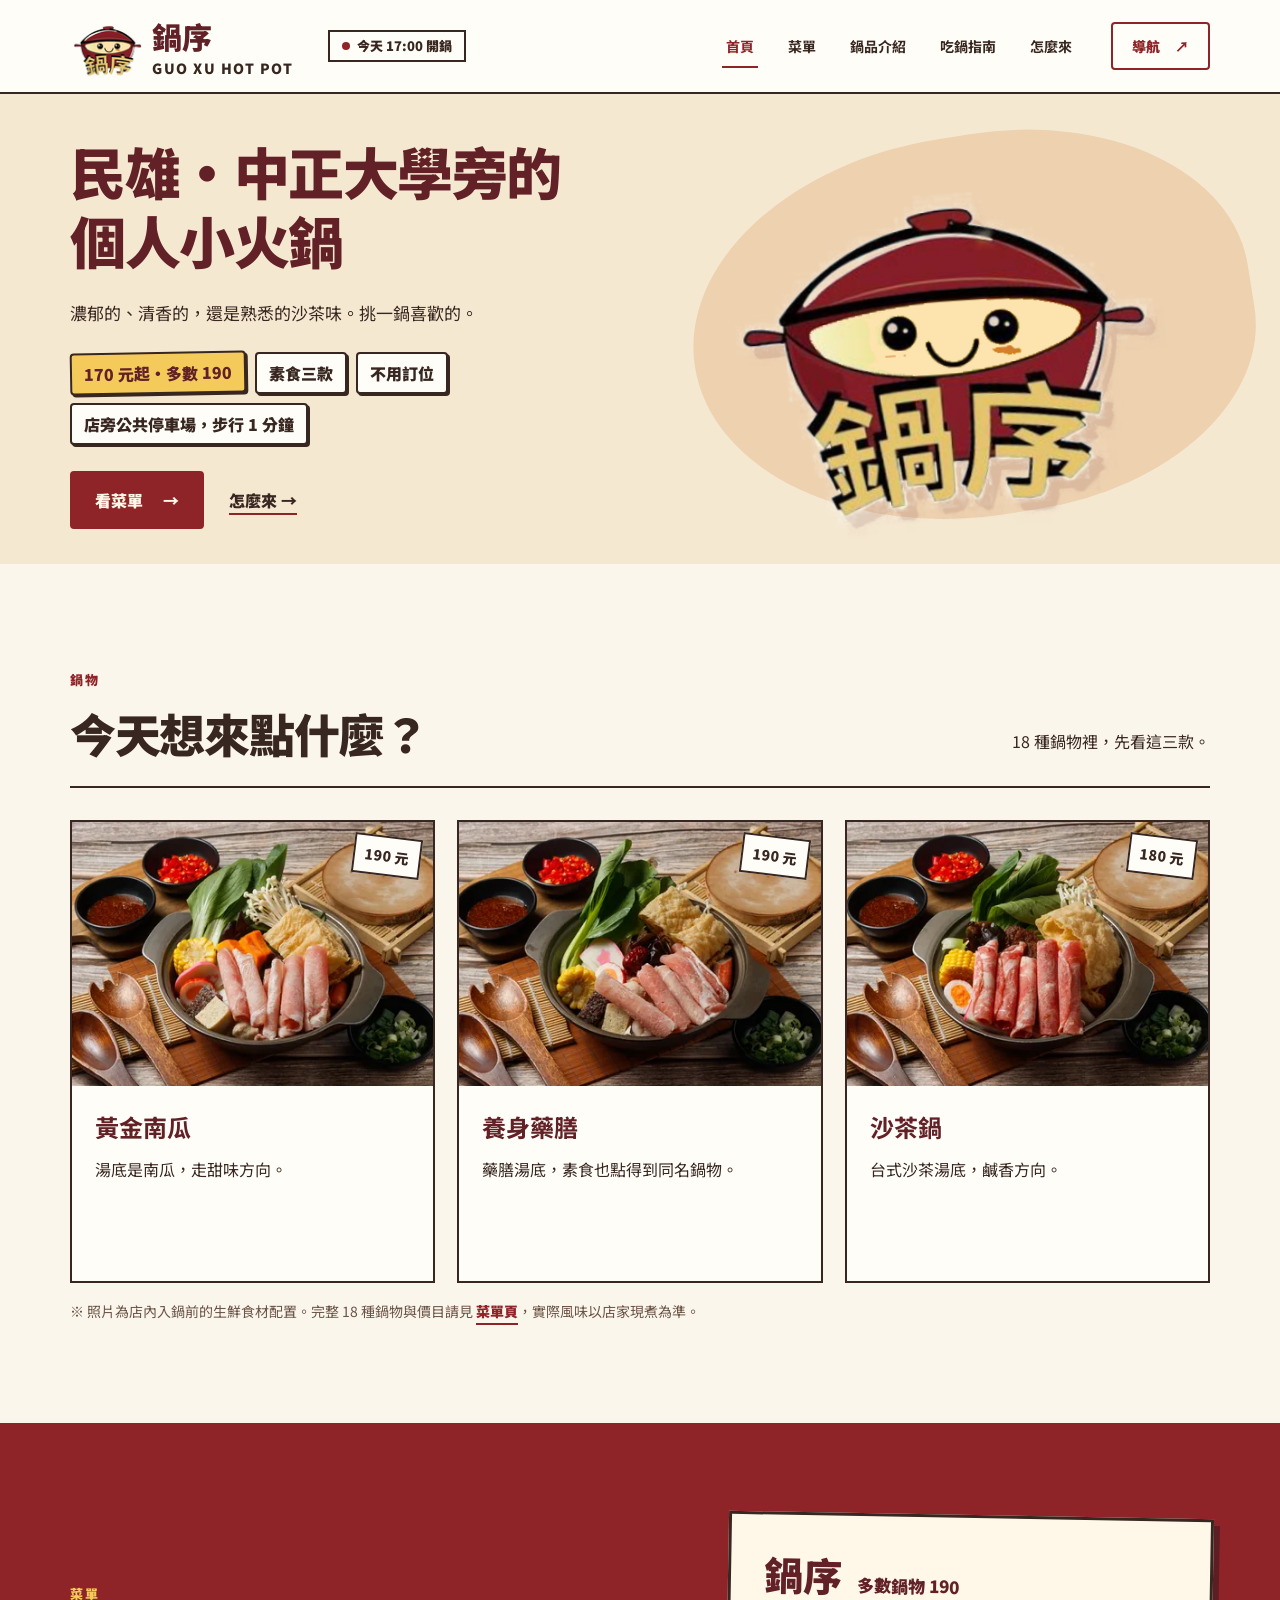
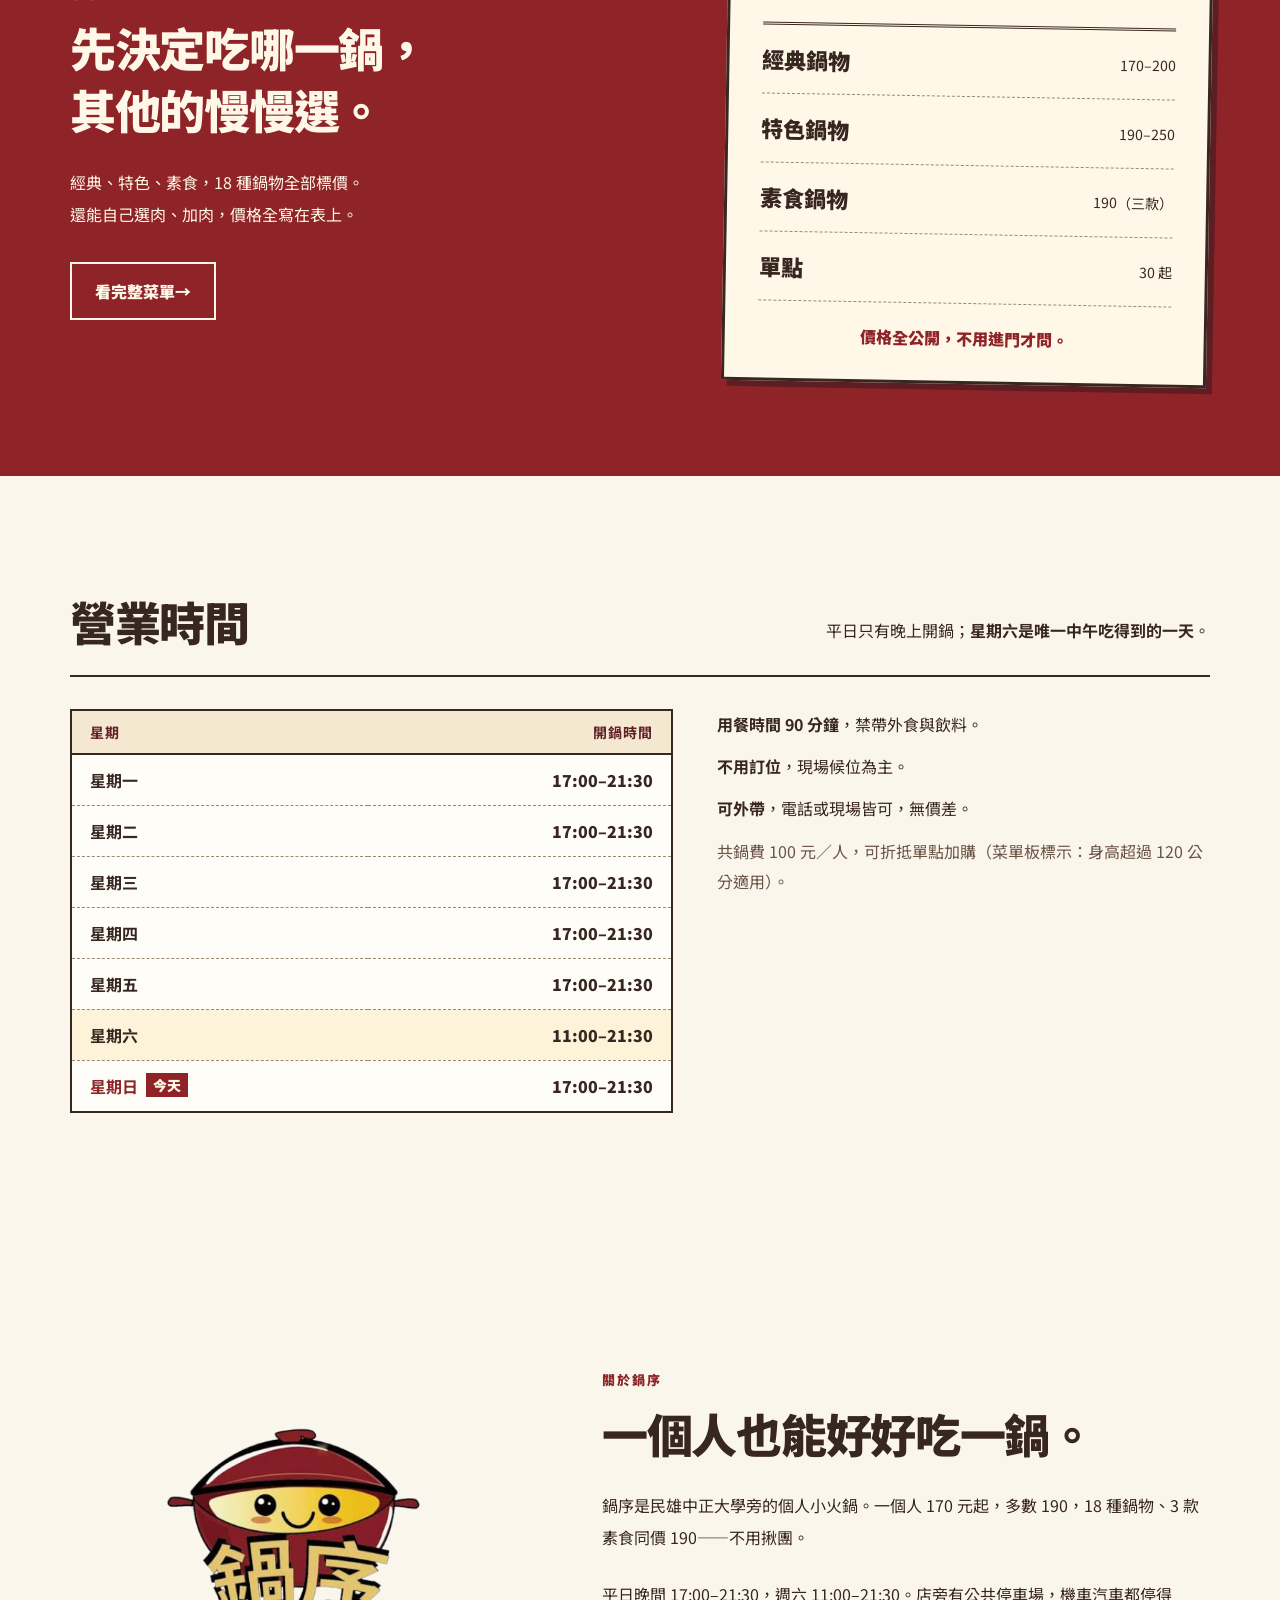
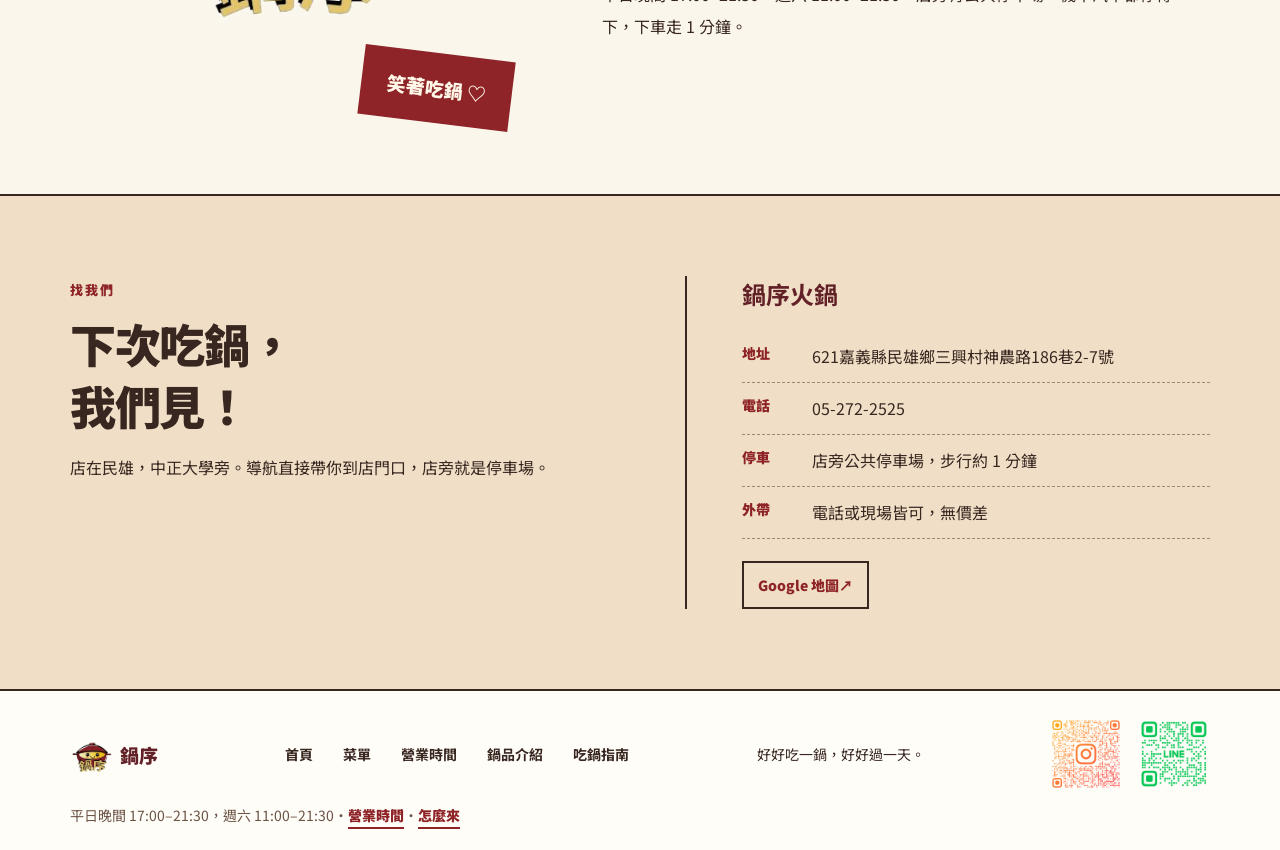
==== index.html @ bfe2ec09 "feat: 首批細節修正＋按鈕懸浮統一（休息態無陰影、hover／focus 才浮起）" ====
<!doctype html>
<html lang="zh-Hant">
<head>
<meta charset="utf-8">
<meta name="viewport" content="width=device-width,initial-scale=1">
<meta name="theme-color" content="#8e2428">
<script>document.documentElement.classList.add('js')</script>
<title>鍋序｜民雄・中正大學旁的個人小火鍋，170 元起，多數 190</title>
<meta name="description" content="鍋序是民雄中正大學旁的個人小火鍋，170 元起、多數 190。18 種鍋物、3 款素食同價，店旁有公共停車場步行 1 分鐘。平日晚間 17:00–21:30，週六 11:00–21:30。">
<link rel="canonical" href="https://2026xenia.github.io/guoxu-hotpot/">
<meta property="og:site_name" content="鍋序 GUO XU HOT POT">
<meta property="og:locale" content="zh_TW">
<meta property="og:type" content="website">
<meta property="og:url" content="https://2026xenia.github.io/guoxu-hotpot/">
<meta property="og:title" content="鍋序｜民雄・中正大學旁的個人小火鍋，170 元起，多數 190">
<meta property="og:description" content="一個人 170 元起，多數 190，18 種鍋物、3 款素食同價。店旁就是停車場，下車走 1 分鐘。">
<meta property="og:image" content="https://2026xenia.github.io/guoxu-hotpot/assets/og-image.jpg">
<meta property="og:image:width" content="1200">
<meta property="og:image:height" content="630">
<meta property="og:image:alt" content="鍋序三鍋的生鮮食材配置照，附醬料、青蔥與辣椒">
<meta name="twitter:card" content="summary_large_image">
<link rel="icon" href="assets/favicon-32.png" sizes="32x32">
<link rel="apple-touch-icon" href="assets/favicon-180.png">
<link rel="preconnect" href="https://fonts.googleapis.com">
<link rel="preconnect" href="https://fonts.gstatic.com" crossorigin>
<link href="https://fonts.googleapis.com/css2?family=Noto+Sans+TC:wght@400;700;900&display=swap" rel="stylesheet">
<link rel="stylesheet" href="styles.css">
<script type="application/ld+json">
{
  "@context": "https://schema.org",
  "@type": "Restaurant",
  "name": "鍋序",
  "alternateName": "GUO XU HOT POT",
  "description": "民雄中正大學旁的個人小火鍋，170 元起，多數 190，18 種鍋物、3 款素食。",
  "url": "https://2026xenia.github.io/guoxu-hotpot/",
  "image": "https://2026xenia.github.io/guoxu-hotpot/assets/og-image.jpg",
  "servesCuisine": "火鍋",
  "priceRange": "170-250",
  "currenciesAccepted": "TWD",
  "address": {
    "@type": "PostalAddress",
    "streetAddress": "三興村神農路186巷2-7號",
    "addressLocality": "民雄鄉",
    "addressRegion": "嘉義縣",
    "postalCode": "621",
    "addressCountry": "TW"
  },
  "telephone": "+886-5-272-2525",
  "geo": {
    "@type": "GeoCoordinates",
    "latitude": 23.5572127,
    "longitude": 120.472024
  },
  "areaServed": { "@type": "Place", "name": "嘉義縣民雄鄉" },
  "hasMap": "https://www.google.com/maps?q=23.5572127,120.472024",
  "hasMenu": "https://2026xenia.github.io/guoxu-hotpot/menu.html",
  "sameAs": ["https://www.instagram.com/hot_pot_03_20/", "https://lin.ee/pNhpsoc"],
  "acceptsReservations": false,
  "openingHoursSpecification": [
    {
      "@type": "OpeningHoursSpecification",
      "dayOfWeek": ["Monday", "Tuesday", "Wednesday", "Thursday", "Friday", "Sunday"],
      "opens": "17:00",
      "closes": "21:30"
    },
    {
      "@type": "OpeningHoursSpecification",
      "dayOfWeek": "Saturday",
      "opens": "11:00",
      "closes": "21:30"
    }
  ]
}
</script>
</head>
<body>
<a class="skip" href="#main">跳至主要內容</a>

<header class="header"><div class="container navwrap">
<a href="index.html" class="logo" aria-label="鍋序首頁"><img src="assets/mascot-hero-74.png" srcset="assets/mascot-hero-74.png 74w, assets/mascot-hero-148.png 148w" sizes="74px" width="74" height="77" alt="鍋序笑臉鍋吉祥物"><span>鍋序<small>GUO XU HOT POT</small></span></a>
<a class="open-now open-now--head" href="#hours" aria-live="polite"><span class="dot" aria-hidden="true"></span><span class="open-now-text">平日晚間 17:00–21:30，週六 11:00–21:30</span></a>
<nav id="nav" aria-label="網站選單">
<a href="index.html" aria-current="page">首頁</a>
<a href="menu.html">菜單</a>
<a href="pot.html">鍋品介紹</a>
<a href="guide.html">吃鍋指南</a>
<a href="visit.html">怎麼來</a>
</nav>
<a class="header-cta" href="https://www.google.com/maps/dir/?api=1&amp;destination=23.5572127,120.472024" target="_blank" rel="noopener">導航 <span aria-hidden="true">↗</span><span class="sr-only">（另開新視窗）</span></a>
<button class="hamburger" id="toggle" aria-label="展開選單" aria-expanded="false" aria-controls="nav"><span aria-hidden="true">☰</span></button>
</div></header>

<main id="main" tabindex="-1">

<!-- 臨時公告（預設隱藏）：只有改時間或臨時公休時才加下面一列，平常整段不放。
  <aside class="notice-bar" role="status">
    <svg class="notice-bar__icon" viewBox="0 0 20 20" fill="none" aria-hidden="true" focusable="false"><path d="M10 3.2 17.6 16.4H2.4z" stroke="currentColor" stroke-width="1.6" stroke-linejoin="round"/><path d="M10 8v3.6M10 13.9h.01" stroke="currentColor" stroke-width="1.8" stroke-linecap="round"/></svg>
    <p><strong>臨時公休公告。</strong>（改成實際公告文字，換行也不會對不齊圖示。）</p>
  </aside>
-->

<section class="hero">
  <div class="container hero-content">
    <div class="hero-left">
      <h1>民雄・中正大學旁的<br>個人小火鍋</h1>
      <p>濃郁的、清香的，還是熟悉的沙茶味。挑一鍋喜歡的。</p>
      <ul class="hero-facts">
        <li class="hero-price">170 元起・多數 190</li>
        <li>素食三款</li>
        <li>不用訂位</li>
        <li>店旁公共停車場，步行 1 分鐘</li>
      </ul>
      <div class="hero-links">
        <a class="main-btn" href="menu.html">看菜單 <span aria-hidden="true">→</span></a>
        <a class="text-link" href="visit.html">怎麼來 →</a>
      </div>
    </div>
    <div class="hero-right">
      <div class="hero-arc" aria-hidden="true"></div>
      <img class="mascot" src="assets/mascot-hero.png" width="377" height="391" alt="鍋序笑臉鍋吉祥物，鍋蓋上有笑臉" fetchpriority="high">
    </div>
  </div>
</section>

<section id="pots" class="section pots">
  <div class="container">
    <div class="section-top">
      <div><span class="small-label">鍋物</span><h2>今天想來點什麼？</h2></div>
      <p>18 種鍋物裡，先看這三款。</p>
    </div>
    <div class="pot-grid">
      <article class="pot-item">
        <div class="pot-picture pot-picture--photo"><picture><source srcset="assets/pot-golden-pumpkin-800.webp 800w, assets/pot-golden-pumpkin-400.webp 400w" type="image/webp" sizes="(max-width:680px) calc(100vw - 44px), 360px"><img src="assets/pot-golden-pumpkin-800.jpg" alt="黃金南瓜鍋的食材照：南瓜、豬肉片、青江菜、玉米、豆皮" width="800" height="585" loading="lazy" decoding="async"></picture><span class="circle-label">190 元</span></div>
        <div class="pot-text"><h3>黃金南瓜</h3><p>湯底是南瓜，走甜味方向。</p></div>
      </article>
      <article class="pot-item">
        <div class="pot-picture pot-picture--photo"><picture><source srcset="assets/pot-herbal-health-800.webp 800w, assets/pot-herbal-health-400.webp 400w" type="image/webp" sizes="(max-width:680px) calc(100vw - 44px), 360px"><img src="assets/pot-herbal-health-800.jpg" alt="養身藥膳鍋的食材照：豬肉片、青江菜、玉米、豆皮、金針菇" width="800" height="585" loading="lazy" decoding="async"></picture><span class="circle-label">190 元</span></div>
        <div class="pot-text"><h3>養身藥膳</h3><p>藥膳湯底，素食也點得到同名鍋物。</p></div>
      </article>
      <article class="pot-item">
        <div class="pot-picture pot-picture--photo"><picture><source srcset="assets/pot-satay-800.webp 800w, assets/pot-satay-400.webp 400w" type="image/webp" sizes="(max-width:680px) calc(100vw - 44px), 360px"><img src="assets/pot-satay-800.jpg" alt="沙茶鍋的食材照：豬肉片、青江菜、玉米、豆皮、黑木耳、金針菇" width="800" height="585" loading="lazy" decoding="async"></picture><span class="circle-label">180 元</span></div>
        <div class="pot-text"><h3>沙茶鍋</h3><p>台式沙茶湯底，鹹香方向。</p></div>
      </article>
    </div>
    <p class="photo-note">※ 照片為店內入鍋前的生鮮食材配置。完整 18 種鍋物與價目請見 <a class="ink-link" href="menu.html">菜單頁</a>，實際風味以店家現煮為準。</p>
  </div>
</section>

<section id="menu" class="menu-section">
  <div class="container menu-layout">
    <div class="menu-heading">
      <span class="small-label">菜單</span>
      <h2>先決定吃哪一鍋，<br>其他的慢慢選。</h2>
      <p>經典、特色、素食，18 種鍋物全部標價。<br>還能自己選肉、加肉，價格全寫在表上。</p>
      <a class="outline-btn" href="menu.html">看完整菜單 <span aria-hidden="true">→</span></a>
    </div>
    <div class="menu-board">
      <div class="board-title"><b>鍋序</b><span>多數鍋物 190</span></div>
      <a class="board-row" href="menu.html#classic"><span>經典鍋物</span><span>170–200</span></a>
      <a class="board-row" href="menu.html#featured"><span>特色鍋物</span><span>190–250</span></a>
      <a class="board-row" href="menu.html#veg"><span>素食鍋物</span><span>190（三款）</span></a>
      <a class="board-row" href="menu.html#sides"><span>單點</span><span>30 起</span></a>
      <div class="board-foot">價格全公開，不用進門才問。</div>
    </div>
  </div>
</section>

<section id="hours" class="section hours-section">
  <div class="container">
    <div class="section-top">
      <div><h2>營業時間</h2></div>
      <p>平日只有晚上開鍋；<strong>星期六是唯一中午吃得到的一天</strong>。</p>
    </div>
    <div class="hours-wrap">
      <table class="hours-table">
        <caption class="sr-only">鍋序營業時間</caption>
        <thead><tr><th scope="col">星期</th><th scope="col">開鍋時間</th></tr></thead>
        <tbody>
          <tr data-day="1"><th scope="row">星期一</th><td>17:00–21:30</td></tr>
          <tr data-day="2"><th scope="row">星期二</th><td>17:00–21:30</td></tr>
          <tr data-day="3"><th scope="row">星期三</th><td>17:00–21:30</td></tr>
          <tr data-day="4"><th scope="row">星期四</th><td>17:00–21:30</td></tr>
          <tr data-day="5"><th scope="row">星期五</th><td>17:00–21:30</td></tr>
          <tr data-day="6" class="is-sat"><th scope="row">星期六</th><td>11:00–21:30</td></tr>
          <tr data-day="0"><th scope="row">星期日</th><td>17:00–21:30</td></tr>
        </tbody>
      </table>
      <div class="hours-note">
        <p><strong>用餐時間 90 分鐘</strong>，禁帶外食與飲料。</p>
        <p><strong>不用訂位</strong>，現場候位為主。</p>
        <p><strong>可外帶</strong>，電話或現場皆可，無價差。</p>
        <p class="photo-note">共鍋費 100 元／人，可折抵單點加購（菜單板標示：身高超過 120 公分適用）。</p>
      </div>
    </div>
  </div>
</section>

<section id="about" class="section about">
  <div class="container about-layout">
    <div class="about-image">
      <img src="assets/mascot-transparent.png" width="377" height="391" alt="鍋序吉祥物" loading="lazy" decoding="async">
      <div class="handwriting">笑著吃鍋 ♡</div>
    </div>
    <div class="about-copy">
      <span class="small-label">關於鍋序</span>
      <h2>一個人也能好好吃一鍋。</h2>
      <p>鍋序是民雄中正大學旁的個人小火鍋。一個人 170 元起，多數 190，18 種鍋物、3 款素食同價 190——不用揪團。</p>
      <p>平日晚間 17:00–21:30，週六 11:00–21:30。店旁有公共停車場，機車汽車都停得下，下車走 1 分鐘。</p>
    </div>
  </div>
</section>

<section id="contact" class="contact">
  <div class="container contact-layout">
    <div>
      <span class="small-label">找我們</span>
      <h2>下次吃鍋，<br>我們見！</h2>
      <p>店在民雄，中正大學旁。導航直接帶你到店門口，店旁就是停車場。</p>
    </div>
    <div class="contact-right">
      <h3>鍋序火鍋</h3>
      <dl class="info-rows">
        <div><dt>地址</dt><dd>621嘉義縣民雄鄉三興村神農路186巷2-7號</dd></div>
        <div><dt>電話</dt><dd>05-272-2525</dd></div>
        <div><dt>停車</dt><dd>店旁公共停車場，步行約 1 分鐘</dd></div>
        <div><dt>外帶</dt><dd>電話或現場皆可，無價差</dd></div>
      </dl>
      <div class="contact-chips">
        <a href="https://www.google.com/maps?q=23.5572127,120.472024" target="_blank" rel="noopener">Google 地圖 <span aria-hidden="true">↗</span><span class="sr-only">（另開新視窗）</span></a>
      </div>
    </div>
  </div>
</section>

</main>

<footer><div class="container footer-inner">
<a href="index.html" class="footer-logo"><img src="assets/mascot-transparent.png" width="43" height="43" alt="" loading="lazy">鍋序</a>
<nav class="footer-nav" aria-label="頁尾導覽"><a href="index.html">首頁</a><a href="menu.html">菜單</a><a href="index.html#hours">營業時間</a><a href="pot.html">鍋品介紹</a><a href="guide.html">吃鍋指南</a></nav>
<span>好好吃一鍋，好好過一天。</span>
<span class="footer-social"><a class="ig-qr" href="https://www.instagram.com/hot_pot_03_20/" target="_blank" rel="noopener" aria-label="掃描或點擊前往鍋序火鍋 Instagram（@hot_pot_03_20，另開新視窗）"><img src="assets/ig-qr.png" alt="鍋序火鍋 Instagram QR code（@hot_pot_03_20）" width="400" height="400" loading="lazy" decoding="async"></a><a class="ig-qr line-qr" href="https://lin.ee/pNhpsoc" target="_blank" rel="noopener" aria-label="掃描或點擊加入鍋序 LINE 好友（另開新視窗）"><img src="assets/line-qr.png" alt="鍋序 LINE 官方 QR code" width="360" height="360" loading="lazy" decoding="async"></a></span>
</div><div class="container"><p class="footer-note">平日晚間 17:00–21:30，週六 11:00–21:30・<a class="ink-link" href="index.html#hours">營業時間</a>・<a class="ink-link" href="visit.html">怎麼來</a></p></div></footer>

<script src="script.js"></script>

</body>
</html>
---- styles.css ----
:root{--red:#8e2428;--deep:#622027;--ink:#382620;--cream:#faf6ec;--line:#d9c9b4;--yellow:#f4cb5a;--paper:#fffdf7;--sand:#f5e8d1;--highlight:#fdf3d8;--board:#fff8e8;--contact:#f0dfc6;--dash:#9a8a74;--note:#6b5346;--green:#3f7f52;--dot-idle:#6b5346;--on-red:#fff7e7;--brown-deep:#5c1d23;--arc:#eed2b0}*{box-sizing:border-box}html{scroll-behavior:smooth}body{margin:0;background:var(--cream);color:var(--ink);font-family:'Noto Sans TC',sans-serif}a{color:inherit;text-decoration:none}button{font:inherit}img{max-width:100%;display:block}.container{width:min(1140px,calc(100% - 44px));margin:auto}.header{height:94px;background:var(--paper);border-bottom:2px solid var(--ink);position:sticky;top:0;z-index:20}.navwrap{height:100%;display:flex;align-items:center;gap:35px}.logo{display:flex;align-items:center;gap:8px;white-space:nowrap;font-size:30px;font-weight:900;color:var(--deep)}.logo img{height:74px;width:74px;object-fit:contain}.logo small{display:block;letter-spacing:1.5px;font-size:14px;color:var(--ink)}.header nav{display:flex;gap:26px;margin-left:auto}.header nav a{font-size:14px;font-weight:700;display:inline-flex;align-items:center;min-height:44px}.header nav a:hover{color:var(--red)}.header-cta{border:2px solid var(--red);color:var(--red);font-size:14px;font-weight:900;padding:12px 19px;border-radius:4px;white-space:nowrap}.header-cta span{margin-left:12px}.hamburger{width:44px;height:44px;display:none;align-items:center;justify-content:center;border:0;background:none;font-size:27px;color:var(--red)}.hero{overflow:hidden;background:var(--sand)}.hero-content{display:grid;grid-template-columns:1fr .9fr;min-height:470px}.hero-left{display:flex;flex-direction:column;justify-content:center;padding:40px 0 32px}
.hero h1{font-size:clamp(32px,4.8vw,56px);line-height:1.22;letter-spacing:-1.5px;margin:0 0 22px;color:var(--deep);font-weight:900}.hero h1 em{font-style:normal}.hero p{font-size:17px;line-height:2;margin:0}.hero-links{display:flex;align-items:center;gap:25px;margin-top:26px}.main-btn{background:var(--red);color:var(--on-red);padding:15px 23px;font-weight:900;border:2px solid var(--red);border-radius:4px;display:inline-flex;align-items:center;min-height:44px}.main-btn span{margin-left:20px}.text-link{font-weight:900;display:inline-flex;align-items:center;min-height:44px;text-decoration:underline;text-decoration-thickness:2px;text-underline-offset:6px;text-decoration-color:var(--red)}/* 內文靠左、裝飾置中：主內文一律靠左可讀；hero 吉祥物屬裝飾視覺，僅此置中，不改版面 */
.hero-right{position:relative;display:flex;align-items:center;justify-content:center}.hero-right .mascot{position:relative}.section{padding:102px 0}.small-label{color:var(--red);font-size:13px;font-weight:900;letter-spacing:2px;line-height:1.4}.section-top{display:flex;justify-content:space-between;align-items:end;border-bottom:2px solid var(--ink);margin-bottom:32px;padding-bottom:22px;gap:20px}.section-top h2,.about h2,.menu-section h2,.contact h2{font-size:clamp(30px,3.6vw,48px);font-weight:900;letter-spacing:-1.3px;line-height:1.35;margin:12px 0 0}.section-top p{font-size:16px;line-height:1.8;margin:0 0 8px}.pot-grid{display:grid;grid-template-columns:repeat(3,1fr);gap:22px}.pot-item{border:2px solid var(--ink);background:var(--paper);position:relative}.pot-picture{height:245px;position:relative;display:flex;align-items:center;justify-content:center;overflow:hidden}.circle-label{position:absolute;z-index:2;right:12px;top:14px;background:var(--paper);border:2px solid var(--ink);padding:8px 10px;font-size:14px;font-weight:900;transform:rotate(7deg)}.pot-text{padding:24px 23px 30px;min-height:195px}.pot-text h3{margin:0 0 10px;font-size:24px;line-height:1.4;color:var(--deep)}.pot-text p{margin:0;line-height:1.9;font-size:16px}.photo-note{margin:18px 0 0}.menu-section{background:var(--red);color:var(--on-red);padding:92px 0}.menu-section .small-label{color:var(--yellow)}.menu-layout{display:grid;grid-template-columns:1fr .86fr;gap:90px;align-items:center}.menu-heading p{font-size:16px;line-height:2;margin:26px 0 32px}.outline-btn{border:2px solid currentColor;padding:15px 23px;display:inline-flex;align-items:center;min-height:44px;font-weight:900}.menu-board{background:var(--board);color:var(--ink);border:3px solid var(--ink);padding:31px 33px;box-shadow:6px 6px 0 var(--brown-deep);transform:rotate(1deg)}.board-title{display:flex;align-items:baseline;gap:15px;border-bottom:3px double var(--ink);padding-bottom:20px;color:var(--deep)}.board-title b{font-size:39px;font-weight:900}.board-title span{font-size:17px;font-weight:900}.board-row{display:flex;justify-content:space-between;gap:20px;align-items:center;border-bottom:1px dashed var(--dash);padding:18px 0}.board-row span:first-child{font-size:22px;font-weight:900}.board-row span:last-child{font-size:14px}/* 內文靠左、裝飾置中：board-foot 是價目牌底部收尾字屬裝飾，置中保留；表內價目列照舊靠左 */
.board-foot{text-align:center;color:var(--red);font-weight:900;margin-top:22px}.about-layout{display:grid;grid-template-columns:.8fr 1.1fr;gap:90px;align-items:center}.about-image{background:transparent;border:0;min-height:375px;display:grid;place-items:center;position:relative}.about-image img{width:270px;height:auto}.handwriting{position:absolute;right:0;bottom:-32px;background:var(--red);color:var(--on-red);padding:20px 26px;font-size:19px;font-weight:900;line-height:1.6;transform:rotate(7deg);max-width:calc(100% - 12px);white-space:normal}.about-copy p{max-width:600px;font-size:16px;line-height:2;margin:25px 0 0}.contact{background:var(--contact);padding:80px 0;border-top:2px solid var(--ink);border-bottom:2px solid var(--ink)}.contact-layout{display:grid;grid-template-columns:1fr 1fr;gap:90px}.contact p{line-height:1.95}.contact-right{border-left:2px solid var(--ink);padding-left:55px}.contact-right h3{font-size:24px;color:var(--deep);margin:0}.contact-chips{display:flex;flex-wrap:wrap;gap:8px;margin-top:22px}.contact-chips>span{padding:12px 14px;border:2px solid var(--ink);font-size:14px;font-weight:900;color:var(--red)}.contact-right small{display:block;margin-top:16px;color:var(--note);font-size:14px}footer{background:var(--paper);padding:23px 0}.footer-inner{display:flex;justify-content:space-between;align-items:center;font-size:14px;gap:16px}.footer-logo{display:flex;align-items:center;font-size:19px;font-weight:900;color:var(--deep);gap:7px}.footer-logo img{width:43px;height:43px;object-fit:contain}

/* V3: character integrated into hero, not a pasted square photograph. */
.hero-right{isolation:isolate}
.hero-arc{position:absolute;inset:9% -8% 10% 4%;border-radius:52% 48% 46% 54%;background:var(--arc);transform:rotate(-9deg);z-index:-2}
.hero-right .mascot{width:min(430px,89%);height:auto;filter:drop-shadow(10px 12px 0 color-mix(in srgb,var(--deep) 14%,transparent));transform:rotate(-4deg);object-fit:contain}

/* ============================================================
   2026-11-03 追加：SEO 層（三頁、價目、營業時間）
   沿用既有 --red / --deep / --ink / --cream 與紙感邊框
   ============================================================ */

.sr-only{position:absolute;width:1px;height:1px;padding:0;margin:-1px;overflow:hidden;clip:rect(0,0,0,0);white-space:nowrap;border:0}
.skip{position:absolute;left:0;top:-60px;z-index:99;background:var(--deep);color:var(--on-red);padding:12px 18px;font-weight:900;transition:top .15s}
.skip:focus{top:0}
.skip:focus-visible{outline-color:var(--on-red);outline-offset:-5px}

.ink-link{color:var(--red);font-weight:900;border-bottom:2px solid var(--red)}

/* 首屏：事實貼紙（門口價目牌；價格用芥末黃，其餘紙白） */
.hero-facts{list-style:none;display:flex;flex-wrap:wrap;gap:9px;margin:22px 0 0;padding:0}
.hero-facts li{background:var(--paper);border:2px solid var(--ink);box-shadow:2px 2px 0 var(--ink);border-radius:4px;padding:7px 12px;font-size:16px;line-height:1.5;font-weight:900;color:var(--ink)}
.hero-facts li.hero-price{background:var(--yellow);color:var(--deep);font-weight:900;font-size:16px;font-variant-numeric:tabular-nums;transform:rotate(-1deg)}

/* 價目牌：可點的列 */
a.board-row{transition:background .15s}
a.board-row:hover,a.board-row:focus-visible{background:var(--highlight)}

/* 營業狀態 */
.open-now{display:inline-flex;align-items:center;gap:9px;border:2px solid var(--ink);background:var(--paper);padding:9px 16px;margin:0 0 22px;font-size:14px;font-weight:900}
.dot{width:10px;height:10px;border-radius:50%;background:var(--dot-idle);display:inline-block;flex:0 0 auto}
.open-now.is-open .dot{background:var(--green)}
/* 首屏不重複營業時間：動態狀態只在 header .open-now--head，完整逐日表在下方 */
::selection{background:var(--yellow);color:var(--deep)}

/* 營業時間表 */
.hours-wrap{display:grid;grid-template-columns:1.1fr .9fr;gap:44px;align-items:start}
.hours-table{width:100%;border-collapse:collapse;border:2px solid var(--ink);background:var(--paper)}
.hours-table thead th{background:var(--sand);color:var(--deep);font-size:14px;letter-spacing:1px;text-align:left;padding:11px 18px;border-bottom:2px solid var(--ink)}
.hours-table tbody th,.hours-table tbody td{padding:13px 18px;border-bottom:1px dashed var(--dash);font-size:16px}
.hours-table tbody tr:last-child th,.hours-table tbody tr:last-child td{border-bottom:0}
.hours-table tbody th{text-align:left;font-weight:700;white-space:nowrap}
.hours-table thead th:last-child{text-align:right}
.hours-table tbody td{text-align:right;font-weight:900;font-variant-numeric:tabular-nums;white-space:nowrap}
.hours-table tr.is-sat{background:var(--highlight)}
.hours-table tr.is-today th{color:var(--red)}
.hours-table tr.is-today th::after{content:"今天";margin-left:8px;padding:2px 7px;background:var(--red);color:var(--on-red);font-size:14px;font-weight:900;vertical-align:2px}
.hours-note p,.hours-note li{font-size:16px;line-height:1.9;margin:0 0 12px}
ul.hours-note{padding-left:1.2em}
#rules li strong{font-weight:900}
.hours-note p:last-child{margin-bottom:0}

/* 內頁標題（未包在 .section-top 裡的 h2 與 404 的 h1） */
.hours-wrap h2,.section h1{font-size:clamp(30px,3.6vw,48px);font-weight:900;letter-spacing:-1.3px;line-height:1.35;margin:10px 0 16px;color:var(--ink)}

/* 內頁抬頭 */
.page-head{background:var(--red);color:var(--on-red);padding:54px 0 46px}
.page-head .small-label{color:var(--yellow)}
.page-head h1{font-size:clamp(30px,4.5vw,48px);font-weight:900;letter-spacing:-1.3px;line-height:1.25;margin:10px 0 14px}
.page-head p{margin:0;font-size:16px;line-height:1.9;max-width:660px}
.page-cta{display:flex;flex-wrap:wrap;gap:14px;margin-top:26px}
/* 內頁最後一組 CTA 不在 .section 內時，補足與頁尾的距離 */
main>.container:last-child>.page-cta:last-child{margin-bottom:56px}
.page-head .outline-btn{color:var(--on-red);border-color:var(--on-red)}

/* 菜單頁：價目表 */
.menu-block{padding:62px 0 0}
/* 菜單頁：首區緊接頁首色帶，不留下原試算器位置的空白 */
.menu-page{padding:72px 0 64px}
.menu-page #classic{padding-top:0}
.price-table{width:100%;border-collapse:collapse;border:2px solid var(--ink);background:var(--paper)}
.price-table th,.price-table td{padding:15px 20px;border-bottom:1px dashed var(--dash);text-align:left}
.price-table tbody tr:last-child th,.price-table tbody tr:last-child td{border-bottom:0}
.price-table th{font-size:19px;font-weight:900;color:var(--deep)}
.price-table td.price{text-align:right;font-size:23px;font-weight:900;color:var(--deep);font-variant-numeric:tabular-nums;white-space:nowrap}
.price-table .pot-tag{white-space:nowrap;display:inline-block;margin-left:8px;padding:2px 7px;border:2px solid var(--ink);color:var(--red);font-size:14px;font-weight:900;vertical-align:2px}
.price-table td:nth-child(2):not(.price){text-align:left}
.price-table thead th{background:var(--sand);color:var(--deep);font-size:14px;letter-spacing:1px;text-align:left;padding:11px 20px;border-bottom:2px solid var(--ink)}
.price-table thead th:last-child{text-align:right}
.veg-note{width:100%;background:var(--yellow);border:2px solid var(--ink);padding:18px 22px;margin:0 0 22px;font-weight:700;line-height:1.8}
/* 價目表下方的一行提醒：不加框、不加底色，讀起來是腳註 */
.table-note{width:100%;margin:10px 0 0;font-size:14px;color:var(--ink);line-height:1.6}

/* 交通頁 */
/* 地圖搬到最前面：第一段留白收窄，讓地圖與導航 CTA 一起進手機首屏 */
.section.visit-top{padding:44px 0 0}
.visit-top .small-label{display:block;margin:0}
.map{border:2px solid var(--ink);background:var(--paper);margin-top:26px}
.map iframe{display:block;width:100%;height:420px;border:0}
.info-rows{margin:20px 0 0;padding:0}
.info-rows>div{display:flex;gap:14px;padding:12px 0;border-bottom:1px dashed var(--dash)}
.info-rows dt{flex:0 0 56px;font-size:14px;font-weight:900;color:var(--red)}
.info-rows dd{margin:0;font-size:16px;line-height:1.7}
.pending{display:inline-block;padding:2px 9px;border:2px dashed var(--red);color:var(--red);font-size:14px;font-weight:900}
@media(max-width:680px){
  .section.visit-top{padding:32px 0 0}
}

/* 頁尾 */
.footer-nav{display:flex;gap:18px;font-size:14px;font-weight:700}
.footer-nav a{display:inline-flex;align-items:center;min-height:44px;padding:12px 6px}
.photo-note{font-size:14px;color:var(--note)}
.footer-note{font-size:14px;color:var(--note);line-height:1.6;margin:10px 0 0}
/* visit 最后一節與底部 CTA 之間不要留一整節的空白 */
.section-last{padding-bottom:40px}
.footer-nav a:hover{color:var(--red)}
.contact-chips a{display:inline-flex;align-items:center;min-height:44px;padding:12px 14px;border:2px solid var(--ink);font-size:14px;font-weight:900;color:var(--red)}
.contact-chips a:hover{background:var(--red);color:var(--on-red)}
.contact-chips a span{border:0;padding:0}

/* 觸控區 */
.header nav a{padding:12px 4px}

/* 導覽 5 項後，921–1100px 之間容易把 header 擠爆：先收窄 nav 間距（>1100px 維持 26px） */
@media(max-width:1100px){
  .header nav{gap:18px}
}



section[id]{scroll-margin-top:110px}
main[id]{scroll-margin-top:96px}
.header nav a[aria-current="page"]{color:var(--red);box-shadow:inset 0 -2px 0 var(--red)}
.hours-table tr.is-today td .today-dot{width:10px;height:10px;border-radius:50%;background:var(--green);display:inline-block;margin-left:8px;vertical-align:middle}
.contact-chips .pending-chip{border-style:dashed;color:var(--note)}
.map-facade{background:var(--sand);border:2px dashed var(--ink);min-height:300px;display:grid;place-items:center;text-align:center;padding:32px 20px}
.map-facade p{margin:0 0 16px;font-weight:900;color:var(--deep)}
a:focus-visible,button:focus-visible{outline:3px solid var(--red);outline-offset:3px}
/* 主按鈕是紅底，紅框看不見：改成內縮的奶油色框 */
.main-btn:focus-visible{outline-color:var(--on-red);outline-offset:-5px}
/* 紅底區塊裡的描邊按鈕同理 */
.menu-section .outline-btn:focus-visible{outline-color:var(--on-red)}

/* 按鈕：新粗野主義的浮起與按壓（硬陰影，不模糊） */
.main-btn,.outline-btn,.header-cta{transition:transform .2s cubic-bezier(.34,1.56,.64,1),box-shadow .2s cubic-bezier(.34,1.56,.64,1)}
.main-btn:hover,.outline-btn:hover,.header-cta:hover,
.main-btn:focus-visible,.outline-btn:focus-visible,.header-cta:focus-visible{transform:translate(-2px,-2px);box-shadow:4px 4px 0 var(--ink)}
.main-btn:active,.outline-btn:active,.header-cta:active{transform:translate(2px,2px);box-shadow:2px 2px 0 var(--ink)}
@media(hover:hover){
  .main-btn:active,.outline-btn:active,.header-cta:active{transform:translate(2px,2px)}
}
@media(prefers-reduced-motion:reduce){html{scroll-behavior:auto}
  .main-btn,.outline-btn,.header-cta{transition:none}
  .main-btn:hover,.outline-btn:hover,.header-cta:hover{transform:none}
  .main-btn:focus-visible,.outline-btn:focus-visible,.header-cta:focus-visible{transform:none}
  .main-btn:active,.outline-btn:active,.header-cta:active{transform:none}
  a.board-row,.skip{transition:none}
}

.text-link{transition:transform .2s cubic-bezier(.34,1.56,.64,1)}
.text-link:hover{transform:translateY(-1px)}
@media(prefers-reduced-motion:reduce){
  .text-link{transition:none}
  .text-link:hover{transform:none}
}

/* 404：頁首沒有 nav，CTA 自己靠右；描邊按鈕改用深紅字，框會跟著 currentColor 變深 */
.navwrap>.header-cta:last-child{margin-left:auto}
.page-404 .outline-btn{color:var(--deep)}

@media(max-width:920px){
  .header{height:auto;min-height:94px}
  .js .header{height:auto;min-height:94px}
  .navwrap{flex-wrap:wrap;gap:8px 12px;padding-top:8px;padding-bottom:8px}
  .header nav{position:static;order:3;flex:1 0 100%;display:flex;flex-wrap:wrap;gap:6px 14px;margin-left:0;padding:10px 0 4px;border-top:1px dashed var(--line)}
  .header nav a{display:inline-flex;align-items:center;min-height:44px;padding:0 2px}
  .js .header nav{display:none;position:absolute;top:100%;left:0;width:100%;background:var(--paper);padding:25px;flex-direction:column;flex:0 0 auto;gap:0;border-top:0;border-bottom:2px solid var(--ink)}
  .js .header nav a{padding:12px 4px}
  .js .header nav.open{display:flex}
  .hamburger{display:none}
  .js .hamburger{display:flex}
  .header-cta{margin-left:auto}
  .hero-content,.menu-layout,.about-layout,.contact-layout{grid-template-columns:1fr;gap:40px}
  .hero h1{font-size:clamp(30px,6vw,48px)}
  .hero-left{padding:24px 0 16px}
  .hero-right{height:auto;padding:0 0 36px}
  .hero-right .mascot{width:300px}
  .hero-arc{inset:6% 10% 7% 10%}
  .pot-grid{gap:12px}
  .pot-picture{height:200px}
  .about-layout{gap:80px}
  .about-image{max-width:550px}
  .contact-right{border:0;padding:0}
  .hours-wrap{grid-template-columns:1fr;gap:28px}
  .footer-nav{order:3;width:100%;margin-top:12px;flex-wrap:wrap}
}

@media(max-width:680px){
  .header{height:auto;min-height:75px}
  .js .header{height:auto;min-height:75px}
  .js .navwrap{flex-wrap:wrap;gap:8px}
  .navwrap{gap:12px}
  .logo{gap:6px}
  .logo small{display:none}
  .logo img{width:48px;height:48px}
  .logo{font-size:22px}
  .js .header nav{top:100%}
  .header-cta{display:inline-flex;align-items:center;font-size:14px;padding:8px 10px;min-height:44px;line-height:1.4}
  .header-cta span{margin-left:6px}
  .hamburger{flex:0 0 44px}
  .hero p{font-size:16px}
  .hero-right{height:auto;padding:6px 0 40px}
  .hero-right .mascot{width:220px}
  .hero-arc{inset:9% 7% 8% 7%}
  .section{padding:70px 0}
  .section-top{display:block}
  .section-top p{margin-top:14px}
  .pot-grid{grid-template-columns:1fr;gap:20px}
  .pot-picture{height:225px}
  .pot-text{min-height:auto}
  .menu-section{padding:70px 0}
  .menu-board{transform:none;padding:23px}
  .about-image{min-height:320px}
  .about-image img{width:220px;height:auto}
  .handwriting{right:0;bottom:-22px}
  .contact-layout{gap:30px}
  .footer-inner{flex-wrap:wrap}
  .page-head{padding:40px 0 34px}
  .menu-page{padding:44px 0 40px}
  .hero-facts{gap:6px}
  .hero-facts li{font-size:16px}
  .menu-block{padding:44px 0 0}
  .price-table{max-width:none}
  .price-table th,.price-table td{padding:13px 14px}
  .price-table thead th{padding-left:14px;padding-right:14px}
  .price-table th{font-size:17px}
  #sides .price-table{table-layout:fixed}
  #sides .price-table th,#sides .price-table td{padding:11px 10px}
  #sides .price-table tr > :nth-child(1){width:34%}
  #sides .price-table tr > :nth-child(2){width:44%}
  #sides .price-table tr > :nth-child(3){width:22%}
  #sides .price-table td:nth-child(2){font-size:14px;line-height:1.5}
  .map iframe{height:300px}
  .hours-table thead th{padding:10px 10px;font-size:14px}
  .hours-table tbody th,.hours-table tbody td{padding:10px 10px;font-size:16px}
}

/* ============================================================
   方案 A 保守微調：菜單可掃性、交通頁卡片化、hero 比例
   僅用既有色票與紙感邊框；按鈕無靜態陰影的規則不變
   ============================================================ */

/* 菜單：分類徽章（只用頁面已有事實文字） */
.menu-badge{display:inline-flex;align-items:center;background:var(--yellow);border:2px solid var(--ink);box-shadow:2px 2px 0 var(--ink);color:var(--deep);font-size:14px;font-weight:900;letter-spacing:.5px;line-height:1.4;padding:3px 10px;transform:rotate(-1deg);vertical-align:middle;white-space:nowrap}
.menu-badge--sm{font-size:11px;padding:1px 7px;box-shadow:2px 2px 0 var(--ink);margin-left:6px;transform:none}
/* 菜單：分類標題左側色條 + 徽章同行，classic/featured/veg/sides 一致 */
.menu-block .section-top{width:100%;border-left:6px solid var(--red);padding-left:16px}
.menu-block .section-top h2{display:flex;align-items:center;flex-wrap:wrap;gap:8px 12px}

/* 交通頁：卡片化（PARKING / HOURS / LOCATION），地圖沿用同一系統 */
.visit-card{background:var(--paper);border:2px solid var(--ink);box-shadow:6px 6px 0 var(--ink);padding:24px 26px}
.visit-card p{margin:0 0 12px;line-height:1.8}
.visit-card p:last-child{margin-bottom:0}
.visit-card .info-rows{margin-top:0}
.visit-card .hours-wrap{gap:28px}
.map{box-shadow:6px 6px 0 var(--ink)}

/* 焦點：價目列連結有明確外框 （全域 a:focus-visible 已有，本處補內縮避免被列底色蓋住） */
a.board-row:focus-visible{outline:3px solid var(--red);outline-offset:-3px}

@media(max-width:680px){
  .menu-badge{padding:2px 8px}
  .menu-block .section-top{padding-left:12px}
  .price-table td.price{font-size:20px}
  #sides .price-table td.price{font-size:18px}
  .visit-card{padding:18px 16px;box-shadow:4px 4px 0 var(--ink)}
  .map{box-shadow:4px 4px 0 var(--ink)}
}

/* ============================================================
   2026-11-07 版型借用（只借版型、自己重寫，不直接貼原碼）
   已逐頁確認以下 demo 皆為 MIT，可商用：
   - Tabs #03 Brutalist Press → 下方 .menu-shortcut（4px 按壓、反色）
   - Tags #14 Neo-Brutalist Badge + #16 Live Pulsing Status → .open-now
   - Banners #15 Icon Alignment（1lh）+ #16 Left Border Accent → .notice-bar
   - Brutalism #01/#06 → 陰影只留 2 / 4 / 6 三級（徽章 2、按鈕/卡片 4、大面板 6）
   ============================================================ */

/* --- 菜單分類捷徑：純錨點，不切換/隱藏內容，關 JS 照常用 --- */
.menu-shortcut{display:flex;flex-wrap:wrap;gap:10px;margin:0 0 6px}
.menu-shortcut a{flex:1 1 120px;display:flex;align-items:center;justify-content:center;min-height:44px;padding:10px 14px;border:2px solid var(--ink);background:var(--paper);color:var(--deep);font-weight:900;font-size:16px;letter-spacing:1px;text-align:center;box-shadow:4px 4px 0 var(--ink);transition:transform .12s ease,box-shadow .12s ease,background .15s,color .15s}
.menu-shortcut a:hover{background:var(--highlight)}
.menu-shortcut a:active,.menu-shortcut a.is-current{transform:translate(4px,4px);box-shadow:none;background:var(--ink);color:var(--on-red)}
.menu-shortcut a:focus-visible{outline-offset:6px}
@media(max-width:680px){
  .menu-shortcut a{flex-basis:calc(50% - 10px);font-size:14px}
  .menu-shortcut a:focus-visible{outline-offset:4px}
}

/* --- 開鍋狀態徽章：2px 硬陰影（徽章級）＋只動 scale/opacity 的脈動 --- */
.open-now{box-shadow:2px 2px 0 var(--ink);font-variant-numeric:tabular-nums}
.dot{position:relative}
.open-now.is-open .dot::before{content:"";position:absolute;inset:0;border-radius:50%;background:inherit;animation:open-ping 1.6s cubic-bezier(0,0,.2,1) infinite}
.open-now.is-closed .dot{background:var(--red)}
@keyframes open-ping{0%{scale:1;opacity:.8}100%{scale:2.6;opacity:0}}
/* 頁首（網站 header）版本：唯一動態來源；桌機白框徽章，手機併入第一行不獨佔一行，漢堡與 CTA 保第一行 */
.open-now--head{display:inline-flex;align-items:center;gap:7px;margin:0;padding:5px 12px;font-size:13px;line-height:1.4;white-space:normal;min-width:0;position:relative}
.open-now--head .dot{width:8px;height:8px}
@media(max-width:920px){.open-now--head{flex:0 1 auto;order:2;margin-left:4px;min-width:0;padding:5px 10px}
.open-now--head .open-now-text{position:absolute;width:1px;height:1px;padding:0;margin:-1px;overflow:hidden;clip:rect(0,0,0,0);white-space:nowrap;border:0}
.open-now--head::after{content:"營業時間"}
.open-now--head[data-mobile]::after{content:attr(data-mobile)}
.header nav{order:5}
.header-cta{order:3}
.hamburger{order:4}}
@media(max-width:680px){.navwrap{gap:8px}}

/* --- 臨時公告列：預設不放 HTML，需要時才加（見各頁 HTML 註解） --- */
.notice-bar{--icon:20px;display:grid;grid-template-columns:auto minmax(0,1fr);gap:10px;align-items:start;background:var(--paper);border:2px solid var(--ink);border-inline-start:6px solid var(--red);box-shadow:4px 4px 0 var(--ink);padding:14px 16px;margin:0 0 20px;margin-inline:auto;max-width:1140px;font-size:16px;line-height:1.7}
.notice-bar p{margin:0;min-width:0;overflow-wrap:anywhere}
.notice-bar__icon{inline-size:var(--icon);block-size:var(--icon);flex:none;color:var(--red);margin-block-start:calc((1.5em - var(--icon)) / 2)}
@supports(margin-block-start:calc((1lh - 1rem) / 2)){
  .notice-bar__icon{margin-block-start:calc((1lh - var(--icon)) / 2)}
}

@media(prefers-reduced-motion:reduce){
  .menu-shortcut a{transition:none}
  .menu-shortcut a:hover{transform:none}
  .menu-shortcut a:active,.menu-shortcut a.is-current{transform:none}
  .open-now.is-open .dot::before{animation:none}
}

/* ============================================================
   2026-11-09 追加：鍋品介紹頁（pot.html）文字卡
   只借既有色票與硬陰影規則；不新增鍋品照片，全部文字卡呈現
   ============================================================ */

/* 每卡：純文字鍋物卡片，沿用紙白＋2px 墨棕邊的既有系統 */
.pot-cards{display:grid;grid-template-columns:repeat(2,1fr);gap:22px}
.pot-card{background:var(--paper);border:2px solid var(--ink);padding:20px 22px 22px}
.pot-card h3{display:flex;align-items:center;flex-wrap:wrap;gap:8px;margin:0 0 10px;font-size:20px;line-height:1.4;font-weight:900;color:var(--deep)}
.pot-card h3 .menu-badge--sm{margin-left:0}
.pot-card h3 .pot-tag{margin-left:0}
.pot-card p{margin:0;font-size:16px;line-height:1.9}
.pot-card .pot-lede{margin:0}
.pot-card details.pot-detail{margin-top:8px}
.pot-card details.pot-detail summary{display:flex;align-items:center;gap:8px;min-height:44px;padding:0 4px;font-size:14px;font-weight:900;color:var(--red);cursor:pointer;list-style:none}
.pot-card details.pot-detail summary::-webkit-details-marker{display:none}
.pot-card details.pot-detail summary::after{content:"+";flex:0 0 auto;width:24px;height:24px;display:inline-flex;align-items:center;justify-content:center;border:2px solid var(--ink);border-radius:4px;font-size:14px;font-weight:900;color:var(--deep);background:var(--paper)}
.pot-card details.pot-detail[open] summary::after{content:"−"}
.pot-card details.pot-detail summary:focus-visible{outline:3px solid var(--red);outline-offset:3px}
.pot-card details.pot-detail .pot-reminder{margin:0;padding:10px 12px 10px;background:var(--highlight);border:2px solid var(--ink);font-size:16px;line-height:1.8}
.pot-price-link{margin:18px 0 0;font-size:16px;line-height:1.8;font-weight:700}

/* 頁首注意事項：亮黃紙提示，僅用既有色票 */
.pot-note{background:var(--highlight);border:2px solid var(--ink);padding:12px 16px;margin:0 0 20px;font-size:16px;line-height:1.8;font-weight:700}

@media(max-width:920px){
  .pot-cards{gap:14px}
}
@media(max-width:680px){
  .pot-cards{grid-template-columns:1fr;gap:16px}
  .pot-card{padding:16px 16px 18px}
  .pot-card h3{font-size:19px}
  .pot-card details.pot-detail summary{font-size:14px}
}

/* 頁首 h1 已併入前綴（P2-1），不再有 small-label，需收緊上距 */
.page-head h1{margin-top:0}

/* 地圖閘門：靜態色塊地圖示意（零流量，純 HTML/CSS/SVG） */
.map-facade-inner{display:grid;gap:16px;justify-items:center;max-width:520px}
.map-preview{width:100%;border:2px solid var(--ink);background:var(--paper);padding:8px}
.map-preview svg{display:block;width:100%;height:auto}
.map-facade .map-parking{margin:0;font-size:14px;font-weight:900;color:var(--deep);background:var(--yellow);border:2px solid var(--ink);padding:6px 10px;transform:rotate(-1deg)}
.map-facade .map-title{margin:0 0 4px;font-weight:900;color:var(--deep);font-size:17px}
.map-facade .map-sub{margin:0;font-size:16px;line-height:1.7;color:var(--ink)}
.map-actions{display:flex;flex-wrap:wrap;gap:10px;justify-content:center;margin-top:4px}

/* 頁尾 5 項在手機自動分兩行（避免一行塞滿） */
@media(max-width:680px){
  .footer-nav{flex-wrap:wrap;gap:2px 8px}
  .footer-nav a{padding:12px 12px}
  .footer-note{word-break:break-word;overflow-wrap:anywhere}
}

/* ============================================================
   2026-11-09 追加：吃鍋指南 guide.html（導讀版位與 <details> FAQ）
   沿用既有色票與三級硬陰影；無 JS 時 details 預設展開的讀法照舊
   ============================================================ */

/* 導讀：吉祥物＋文字的雙欄，手機收單欄 */
.guide-lead{display:flex;align-items:center;gap:44px;flex-wrap:wrap}
.guide-lead img{flex:0 0 auto;width:170px;height:auto;transform:rotate(-4deg)}
.guide-lead>div{flex:1 1 320px;min-width:min(100%,280px)}
.guide-lead h2{font-size:24px;font-weight:900;line-height:1.4;margin:10px 0 14px;color:var(--ink)}
.guide-lead p{margin:0;font-size:17px;line-height:2}

/* 指南頁：捷徑緊接導讀，內文各段之間不再整節留白 */
.section.guide-top{padding:0 0 0}
.section.guide-body{padding:44px 0 0}
.section.guide-top+.section{padding-top:44px}

/* FAQ：<details> 卡片，4px 硬陰影（元件級），展開不加動畫 */
.faq-list{display:grid;gap:14px}
.faq-item{background:var(--paper);border:2px solid var(--ink);border-radius:4px;box-shadow:4px 4px 0 var(--ink)}
.faq-item summary{display:flex;align-items:center;justify-content:space-between;gap:12px;min-height:44px;padding:14px 18px;font-weight:900;font-size:17px;color:var(--deep);cursor:pointer;list-style:none}
.faq-item summary::-webkit-details-marker{display:none}
.faq-item summary::after{content:"+";flex:0 0 auto;width:24px;height:24px;display:inline-flex;align-items:center;justify-content:center;border:2px solid var(--ink);border-radius:4px;font-weight:900;font-size:14px;color:var(--deep);transform:translateY(-1px)}
.faq-item[open] summary::after{content:"−"}
.faq-item summary:hover{background:var(--highlight)}
.faq-item .faq-body{padding:0 18px 16px}
.faq-item .faq-body p{margin:0;line-height:1.9;font-size:16px}
details.faq-item summary:focus-visible{outline:3px solid var(--red);outline-offset:3px}

@media(max-width:680px){
  .guide-lead{gap:20px}
  .guide-lead img{width:118px}
  .guide-lead p{font-size:16px}
  .faq-item summary{padding:13px 14px;font-size:16px}
  .faq-item .faq-body{padding:0 14px 14px}
  .faq-item{box-shadow:2px 2px 0 var(--ink)}
}

/* ============================================================
   2026-11-12 追加：鍋物照片卡、拼盤格、內文連結觸控區
   ============================================================ */

/* 首頁三鍋照片卡（維持 245px 以內的高度感） */
.pot-picture.pot-picture--photo{display:block;height:auto;padding:0;overflow:hidden}
.pot-picture--photo picture,.pot-picture--photo img{width:100%;height:100%;aspect-ratio:1440/1053;object-fit:cover;display:block}

/* pot.html 鍋物卡照片 */
.pot-photo{margin:0 0 14px;border:2px solid var(--ink);box-shadow:4px 4px 0 var(--ink);background:var(--paper);aspect-ratio:1440/1053;overflow:hidden}
.pot-photo picture,.pot-photo img{width:100%;height:100%;display:block;object-fit:cover}

/* 菜單頁超值海鮮拼盤格 */
.platter-grid{display:grid;grid-template-columns:repeat(4,1fr);gap:12px;margin:2px 0 14px}
.platter-item{margin:0;background:var(--paper);border:2px solid var(--ink);box-shadow:2px 2px 0 var(--ink);padding:8px;display:flex;flex-direction:column;gap:6px}
.platter-item img{width:100%;height:100%;aspect-ratio:1440/1053;object-fit:cover;display:block}
.platter-item figcaption{font-size:14px;line-height:1.7;color:var(--ink)}
.platter-item figcaption b{display:block;font-weight:900;color:var(--deep)}

@media(max-width:920px){.platter-grid{grid-template-columns:repeat(2,1fr)}}
@media(max-width:680px){.platter-grid{grid-template-columns:repeat(2,1fr);gap:10px}}
/* ============ 2026-11-13 修正：內文 inline 連結底部對齊與觸控區 ============
   移除 2026-11-12 的 padding-block:14px——行內元素 padding 不擴行高
   卻撐大 hover 底色，會遮蓋上下行文字；行內連結依 WCAG 2.5.8 inline
   例外不需 44px 觸控目標。保留 3px 水平內距（box-decoration-break:clone），
   跨行時每行片段各自完整呈現、不再孤字落單醜化。 */
.ink-link{padding-inline:3px;margin-inline:-3px;box-decoration-break:clone;-webkit-box-decoration-break:clone}

.footer-logo{min-height:44px}

/* ============================================================
   2026-11-12 起：內文連結底線改用 text-decoration
   border-bottom 畫線離字形太遠。text-decoration 貼著字形畫。
   2026-11-13 修正：觸控區改為水平 3px（box-decoration-break:clone），
   不再用 padding-block 擴垂直觸控。
   ============================================================ */
.ink-link{border-bottom:0;text-decoration:underline;text-decoration-thickness:2px;text-underline-offset:6px;text-decoration-color:var(--red)}

/* 2026-11-13：內文 inline 連結移除 hover 底色（附註性質，不給黃底；區塊連結才保留 hover 亮黃） */
/* ============ 2026-11-13 追加：可及性 ============ */
main:focus-visible{outline:3px solid var(--red);outline-offset:-3px}
.header-cta{min-height:44px}

/* ============ 2026-11-13 追加：內文細節對齊 DESIGN.md ============ */
body{font-weight:400}

/* 2026-11-13 社群連結列（footer 與 visit.html 資訊卡共用）：IG 文字連結（沿用 .ink-link）＋LINE 官方按鈕圖（綠色，唯一外部品牌色例外，見 PRODUCT.md §7） */
.footer-social{display:inline-flex;align-items:center;gap:12px;flex-wrap:wrap}
.footer-social>a{display:inline-flex;align-items:center;min-height:44px}
.footer-social img{display:block;border:0}

/* 2026-11-13 追加二：IG 官方 QR 按鈕（用戶提供之 IG 名片 QR；與 LINE 官方按鈕同屬外部品牌素材例外，見 PRODUCT.md §7） */
.ig-qr{display:inline-flex;align-items:center;justify-content:center;min-width:44px;min-height:44px;text-decoration:none}
.ig-qr img{display:block;width:80px;height:80px}
.ig-qr--lg img{width:144px;height:144px}

/* 2026-11-13 追加三：LINE QR 視覺對齊（點陣較粗，footer 72px／visit 136px）*/
.line-qr img{width:72px;height:72px}
.ig-qr--lg.line-qr img{width:136px;height:136px}
@media(max-width:680px){.footer-social{order:0;width:100%;justify-content:flex-start}}

/* 2026-11-13 追加四：header 高度 token → 錨點 scroll-margin、h1 斷行、404 撐滿視窗、晶片為連結、footer 連結不斷詞 */
html{--header-h:94px}
@media(max-width:680px){html{--header-h:118px}}
section[id]{scroll-margin-top:calc(var(--header-h) + 14px)}
main[id]{scroll-margin-top:calc(var(--header-h) + 6px)}
.nowrap{white-space:nowrap}
.page-head h1{text-wrap:balance}
@media(max-width:680px){.page-head h1{font-size:clamp(27px,7vw,30px)}}
.footer-note a{white-space:nowrap}
a.open-now--head{text-decoration:none;color:inherit;cursor:pointer}
a.open-now--head:hover{background:var(--highlight)}
body.page-404{display:flex;flex-direction:column;min-height:100vh}
body.page-404 main{flex:1 0 auto}

/* 2026-11-13 追加五：404 內容垂直置中（含 flex 撐高後的剩餘空間） */
body.page-404 main{display:flex;flex-direction:column;justify-content:center}

/* ============================================================
   2026-11-13 追加六：懸浮按鈕統一
   範圍＝.menu-shortcut a（menu/pot/guide 捷徑）、.contact-chips a（Google 地圖）、
   a.open-now--head（header 開鍋晶片）。沿用站內 .main-btn 語言：
   hover translate(-2px,-2px)＋陰影加深、active 壓下；open-now 為徽章級用小幅 -1px。
   借既有 token，不新增色票；is-current 壓下反色維持原樣，不跟 hover 混。
   ============================================================ */
.menu-shortcut a:hover{transform:translate(-2px,-2px);box-shadow:6px 6px 0 var(--ink)}
.menu-shortcut a:active{transform:translate(2px,2px);box-shadow:2px 2px 0 var(--ink)}
.menu-shortcut a.is-current:hover{transform:translate(4px,4px);box-shadow:none}
.contact-chips a{transition:transform .2s cubic-bezier(.34,1.56,.64,1),box-shadow .2s cubic-bezier(.34,1.56,.64,1)}
.contact-chips a{box-shadow:4px 4px 0 var(--ink)}
.contact-chips a:hover{background:var(--highlight);color:var(--deep);transform:translate(-2px,-2px);box-shadow:6px 6px 0 var(--ink)}
.contact-chips a:active{transform:translate(2px,2px);box-shadow:2px 2px 0 var(--ink)}
a.open-now--head{transition:transform .2s cubic-bezier(.34,1.56,.64,1),box-shadow .2s cubic-bezier(.34,1.56,.64,1)}
a.open-now--head:hover{transform:translate(-1px,-1px);box-shadow:3px 3px 0 var(--ink)}
a.open-now--head:active{transform:translate(1px,1px);box-shadow:1px 1px 0 var(--ink)}
@media(prefers-reduced-motion:reduce){
.menu-shortcut a{transition:none}
.menu-shortcut a:hover,.menu-shortcut a:active,.menu-shortcut a.is-current:hover{transform:none}
.contact-chips a{transition:none}
.contact-chips a:hover,.contact-chips a:active{transform:none}
a.open-now--head{transition:none}
a.open-now--head:hover,a.open-now--head:active{transform:none}
}
/* ============================================================
   2026-11-13 追加七：rest 無陰影，hover／focus-visible 才浮起
   覆蓋追加六與既有 base 陰影；is-current 壓下反色維持無陰影
   ============================================================ */
.menu-shortcut a{box-shadow:none}
.menu-shortcut a:hover,.menu-shortcut a:focus-visible{transform:translate(-2px,-2px);box-shadow:6px 6px 0 var(--ink)}
.menu-shortcut a:active{transform:translate(2px,2px);box-shadow:2px 2px 0 var(--ink)}
.menu-shortcut a.is-current:hover,.menu-shortcut a.is-current:focus-visible{transform:translate(4px,4px);box-shadow:none}
.contact-chips a{box-shadow:none}
.contact-chips a:hover,.contact-chips a:focus-visible{transform:translate(-2px,-2px);box-shadow:6px 6px 0 var(--ink)}
.contact-chips a:active{transform:translate(2px,2px);box-shadow:2px 2px 0 var(--ink)}
a.open-now--head{box-shadow:none}
a.open-now--head:hover,a.open-now--head:focus-visible{transform:translate(-1px,-1px);box-shadow:3px 3px 0 var(--ink)}
a.open-now--head:active{transform:translate(1px,1px);box-shadow:1px 1px 0 var(--ink)}
@media(prefers-reduced-motion:reduce){
.menu-shortcut a:focus-visible,.menu-shortcut a.is-current:focus-visible{transform:none}
.contact-chips a:focus-visible{transform:none}
a.open-now--head:focus-visible{transform:none}
}
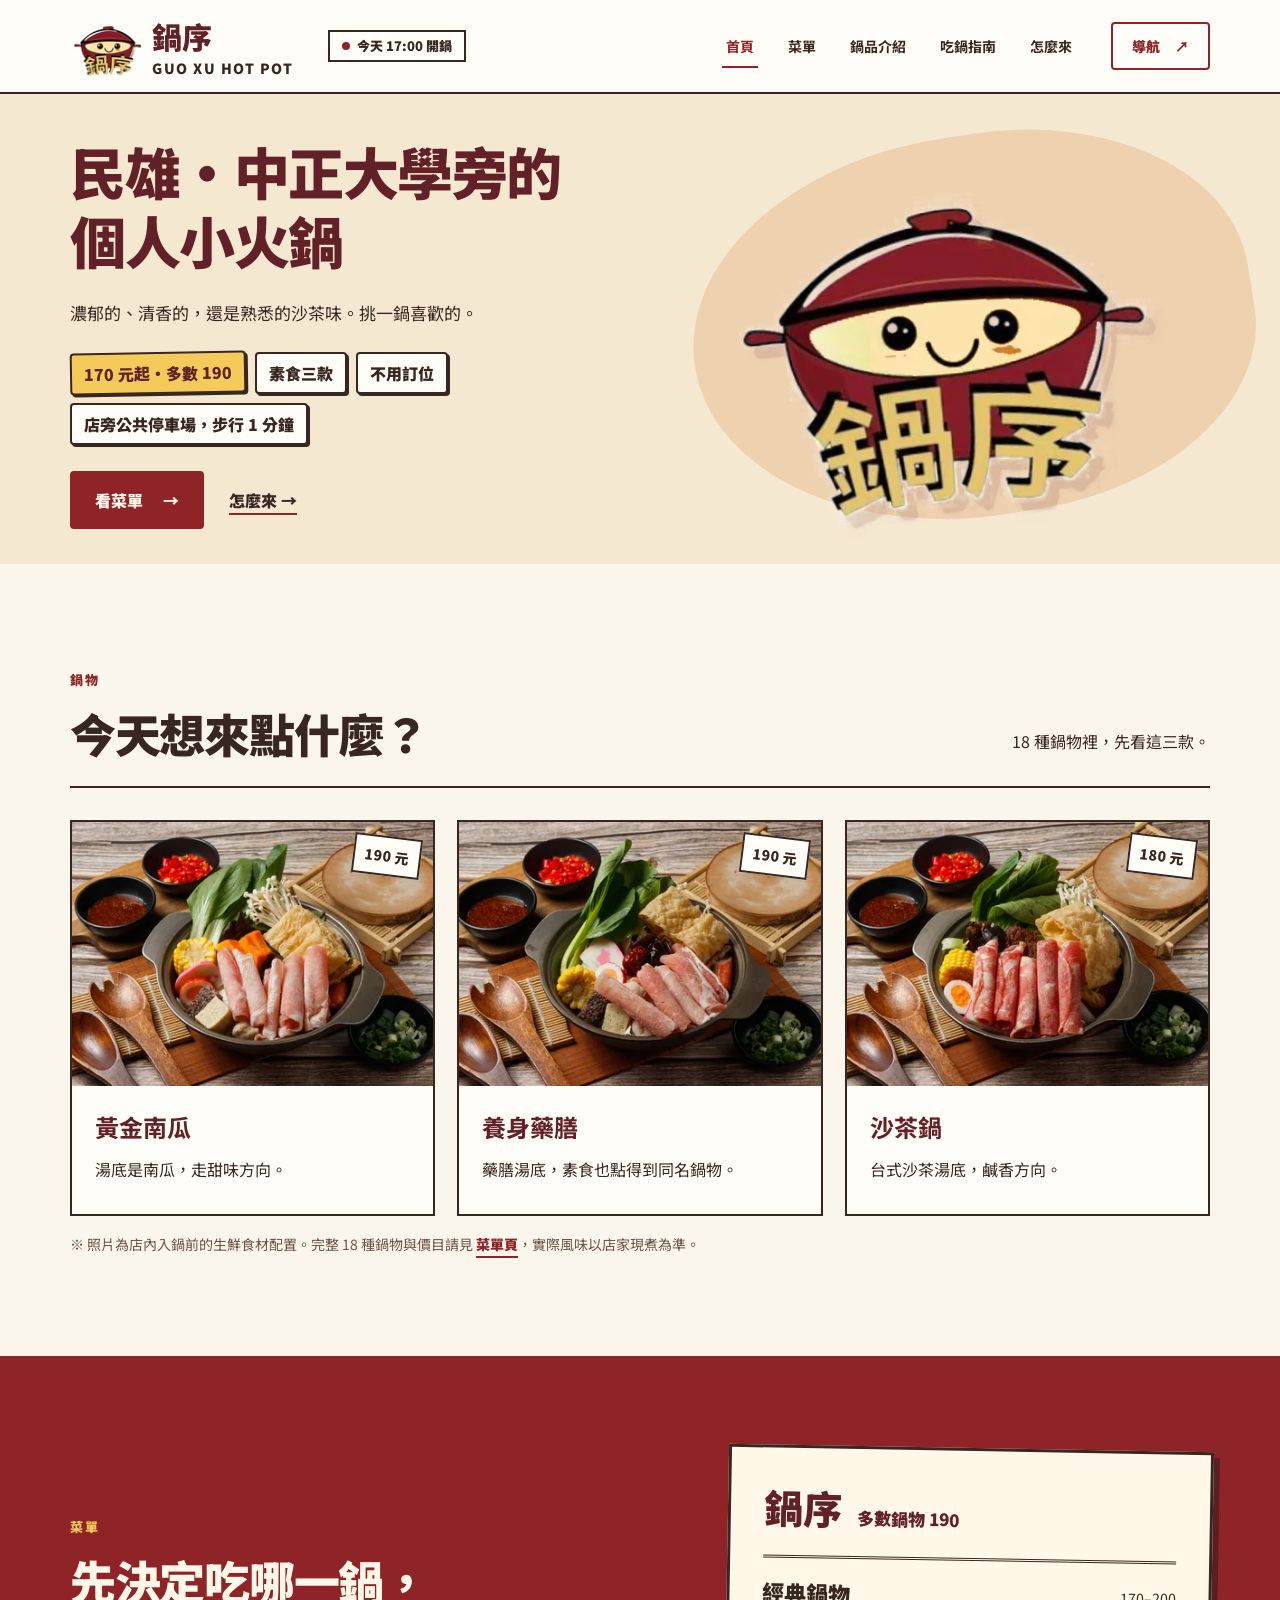
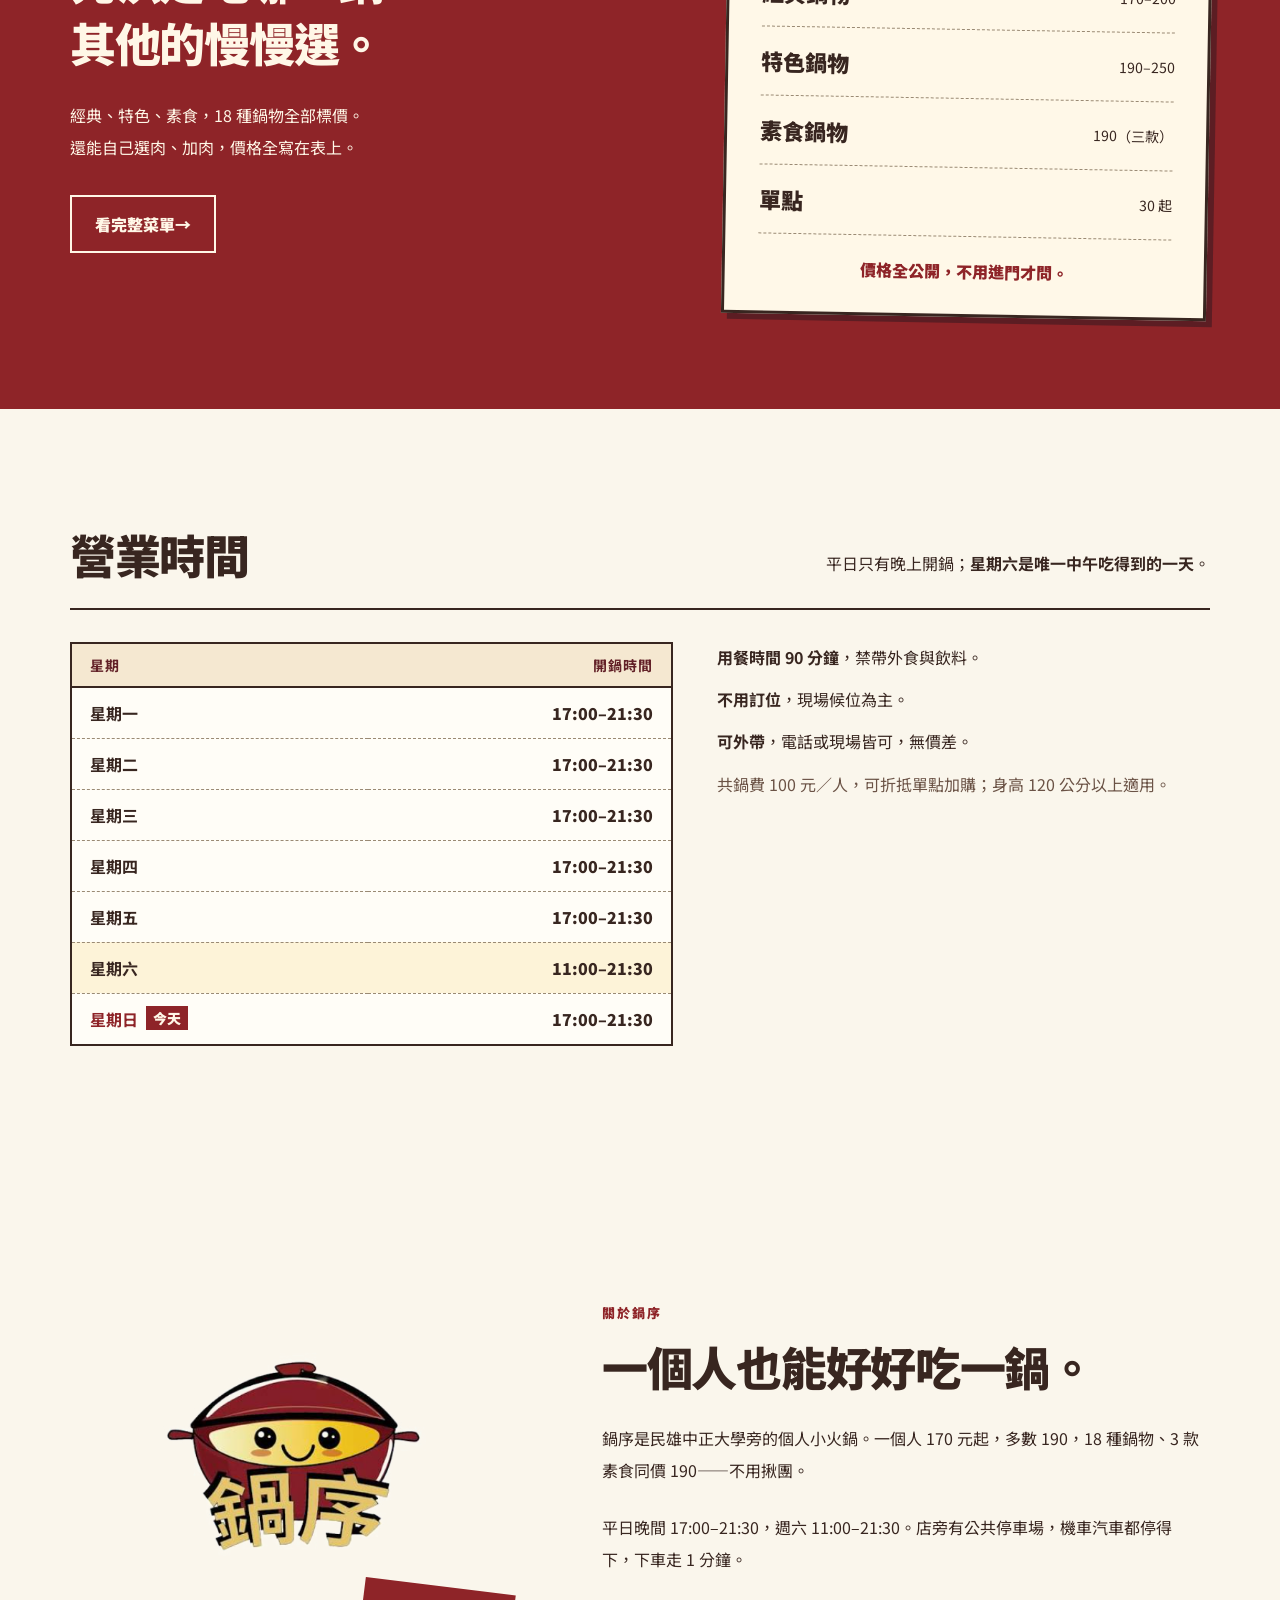
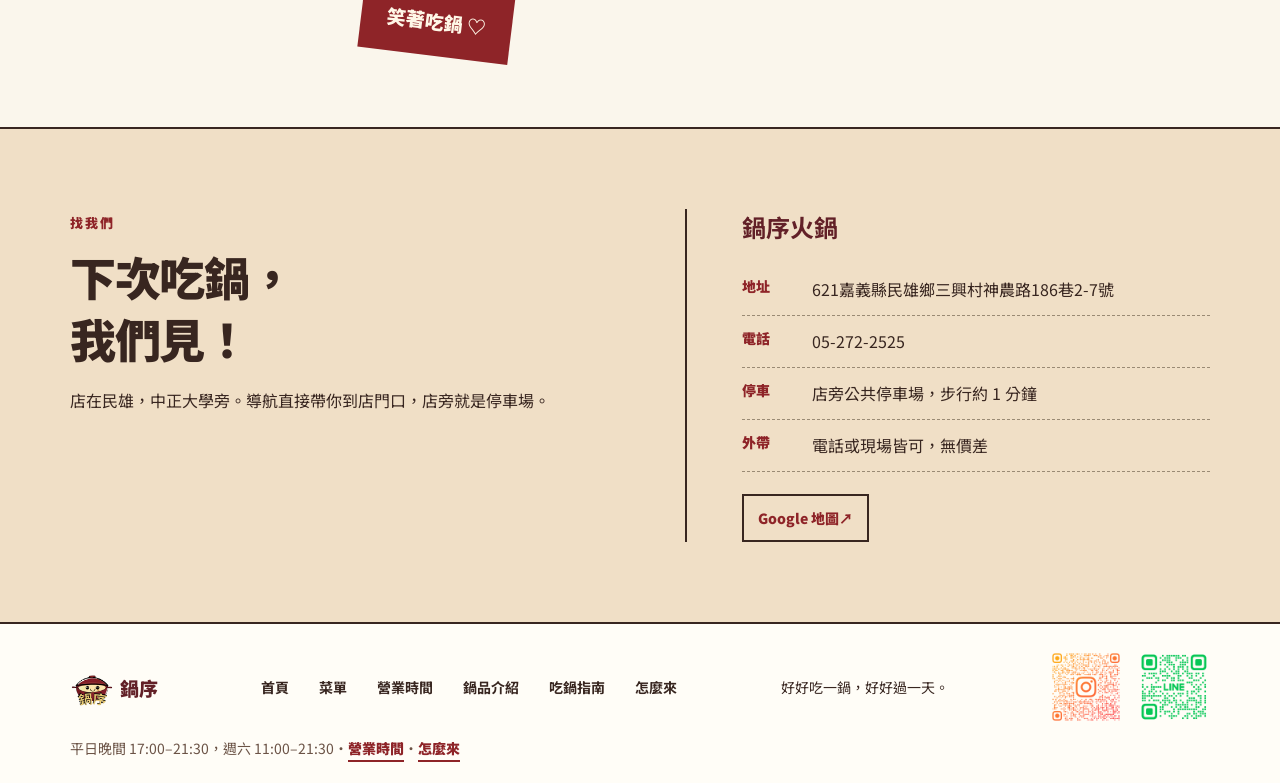
==== commit 86d4a039: "feat: 手機頁首改單行、內容誠實性修正、鍋品頁整理與 hero WebP - 手機頁首 ≤680px 單行 75px、logo 只留圖示、CTA 隱藏（404 例外）、漢堡靠右；頁尾補「怎麼來」連" ====
--- a/index.html
+++ b/index.html
@@ -117,7 +117,10 @@
     </div>
     <div class="hero-right">
       <div class="hero-arc" aria-hidden="true"></div>
-      <img class="mascot" src="assets/mascot-hero.png" width="377" height="391" alt="鍋序笑臉鍋吉祥物，鍋蓋上有笑臉" fetchpriority="high">
+      <picture>
+        <source srcset="assets/mascot-hero.webp" type="image/webp">
+        <img class="mascot" src="assets/mascot-hero.png" width="377" height="391" alt="鍋序笑臉鍋吉祥物，鍋蓋上有笑臉" fetchpriority="high">
+      </picture>
     </div>
   </div>
 </section>
@@ -189,7 +192,7 @@
         <p><strong>用餐時間 90 分鐘</strong>，禁帶外食與飲料。</p>
         <p><strong>不用訂位</strong>，現場候位為主。</p>
         <p><strong>可外帶</strong>，電話或現場皆可，無價差。</p>
-        <p class="photo-note">共鍋費 100 元／人，可折抵單點加購（菜單板標示：身高超過 120 公分適用）。</p>
+        <p class="photo-note">共鍋費 100 元／人，可折抵單點加購；身高 120 公分以上適用。</p>
       </div>
     </div>
   </div>
@@ -235,8 +238,8 @@
 </main>
 
 <footer><div class="container footer-inner">
-<a href="index.html" class="footer-logo"><img src="assets/mascot-transparent.png" width="43" height="43" alt="" loading="lazy">鍋序</a>
-<nav class="footer-nav" aria-label="頁尾導覽"><a href="index.html">首頁</a><a href="menu.html">菜單</a><a href="index.html#hours">營業時間</a><a href="pot.html">鍋品介紹</a><a href="guide.html">吃鍋指南</a></nav>
+<a href="index.html" class="footer-logo"><img src="assets/mascot-hero-74.png" srcset="assets/mascot-hero-74.png 74w, assets/mascot-hero-148.png 148w" sizes="43px" width="43" height="45" alt="" loading="lazy">鍋序</a>
+<nav class="footer-nav" aria-label="頁尾導覽"><a href="index.html">首頁</a><a href="menu.html">菜單</a><a href="index.html#hours">營業時間</a><a href="pot.html">鍋品介紹</a><a href="guide.html">吃鍋指南</a><a href="visit.html">怎麼來</a></nav>
 <span>好好吃一鍋，好好過一天。</span>
 <span class="footer-social"><a class="ig-qr" href="https://www.instagram.com/hot_pot_03_20/" target="_blank" rel="noopener" aria-label="掃描或點擊前往鍋序火鍋 Instagram（@hot_pot_03_20，另開新視窗）"><img src="assets/ig-qr.png" alt="鍋序火鍋 Instagram QR code（@hot_pot_03_20）" width="400" height="400" loading="lazy" decoding="async"></a><a class="ig-qr line-qr" href="https://lin.ee/pNhpsoc" target="_blank" rel="noopener" aria-label="掃描或點擊加入鍋序 LINE 好友（另開新視窗）"><img src="assets/line-qr.png" alt="鍋序 LINE 官方 QR code" width="360" height="360" loading="lazy" decoding="async"></a></span>
 </div><div class="container"><p class="footer-note">平日晚間 17:00–21:30，週六 11:00–21:30・<a class="ink-link" href="index.html#hours">營業時間</a>・<a class="ink-link" href="visit.html">怎麼來</a></p></div></footer>
--- a/styles.css
+++ b/styles.css
@@ -336,13 +336,6 @@
 .pot-card h3 .pot-tag{margin-left:0}
 .pot-card p{margin:0;font-size:16px;line-height:1.9}
 .pot-card .pot-lede{margin:0}
-.pot-card details.pot-detail{margin-top:8px}
-.pot-card details.pot-detail summary{display:flex;align-items:center;gap:8px;min-height:44px;padding:0 4px;font-size:14px;font-weight:900;color:var(--red);cursor:pointer;list-style:none}
-.pot-card details.pot-detail summary::-webkit-details-marker{display:none}
-.pot-card details.pot-detail summary::after{content:"+";flex:0 0 auto;width:24px;height:24px;display:inline-flex;align-items:center;justify-content:center;border:2px solid var(--ink);border-radius:4px;font-size:14px;font-weight:900;color:var(--deep);background:var(--paper)}
-.pot-card details.pot-detail[open] summary::after{content:"−"}
-.pot-card details.pot-detail summary:focus-visible{outline:3px solid var(--red);outline-offset:3px}
-.pot-card details.pot-detail .pot-reminder{margin:0;padding:10px 12px 10px;background:var(--highlight);border:2px solid var(--ink);font-size:16px;line-height:1.8}
 .pot-price-link{margin:18px 0 0;font-size:16px;line-height:1.8;font-weight:700}
 
 /* 頁首注意事項：亮黃紙提示，僅用既有色票 */
@@ -355,7 +348,6 @@
   .pot-cards{grid-template-columns:1fr;gap:16px}
   .pot-card{padding:16px 16px 18px}
   .pot-card h3{font-size:19px}
-  .pot-card details.pot-detail summary{font-size:14px}
 }
 
 /* 頁首 h1 已併入前綴（P2-1），不再有 small-label，需收緊上距 */
@@ -478,7 +470,6 @@
 
 /* 2026-11-13 追加四：header 高度 token → 錨點 scroll-margin、h1 斷行、404 撐滿視窗、晶片為連結、footer 連結不斷詞 */
 html{--header-h:94px}
-@media(max-width:680px){html{--header-h:118px}}
 section[id]{scroll-margin-top:calc(var(--header-h) + 14px)}
 main[id]{scroll-margin-top:calc(var(--header-h) + 6px)}
 .nowrap{white-space:nowrap}
@@ -537,3 +528,53 @@
 .contact-chips a:focus-visible{transform:none}
 a.open-now--head:focus-visible{transform:none}
 }
+
+/* ============================================================
+   2026-11-14 追加一：手機頁首單行（P1）
+   ≤680px：logo 只留吉祥物圖示、頁首「導航」CTA 隱藏（404 保留）、
+   狀態晶片維持單行完整短字；實際高度 75px，同步 --header-h。
+   ============================================================ */
+@media(max-width:680px){
+  .logo span{display:none}
+  body:not(.page-404) .header-cta{display:none}
+  .hamburger{margin-left:auto}
+  .open-now--head{white-space:nowrap}
+  html{--header-h:75px}
+}
+
+/* 2026-11-14 追加二：頁尾吉祥物改用 74px 衍生圖，改由 width 控制比例 */
+.footer-logo img{width:43px;height:auto}
+
+/* 2026-11-14 追加三：頁尾導覽 6 項，手機改 3 欄避免孤行 */
+@media(max-width:680px){
+  .footer-nav{display:grid;grid-template-columns:repeat(3,1fr);gap:2px 8px;width:100%}
+  .footer-nav a{padding:12px 6px}
+}
+
+/* 2026-11-14 追加四：菜單分類捷徑留白，讓 4px 硬陰影有呼吸空間 */
+.menu-shortcut{margin:0 0 20px}
+
+/* 2026-11-14 追加五：拼盤圖改由 aspect-ratio 控制高度，避免拉伸 */
+.platter-item img{height:auto}
+
+/* 2026-11-14 追加六：首頁鍋卡不再預留固定高度，交由 grid 自然等高 */
+.pot-text{min-height:auto}
+
+/* 2026-11-14 追加七：鍋品頁「點鍋通則」與分類回跳 */
+.pot-rules p{margin:0 0 6px}
+.pot-rules ul{margin:0;padding-left:1.2em}
+.pot-rules li{line-height:1.9}
+.pot-back{margin:10px 0 0}
+.pot-back a{display:inline-flex;align-items:center;min-height:44px}
+#pot-nav{scroll-margin-top:calc(var(--header-h) + 14px)}
+
+/* ============================================================
+   2026-11-14 追加八：無照片鍋物卡的文字面板（P3-A）
+   沿用 .pot-photo 的 2px 邊＋4px 硬陰影；--dash 只做內框虛線，不當文字色。
+   ============================================================ */
+.pot-photo--text{display:flex;align-items:center;justify-content:center;background:var(--board);position:relative}
+.pot-photo--text::before{content:"";position:absolute;inset:10px;border:1px dashed var(--dash);pointer-events:none}
+.pot-monogram{font-size:clamp(48px,7vw,56px);line-height:1;font-weight:900;color:var(--deep);letter-spacing:-2px}
+
+/* 2026-11-14 追加九：hero 用 picture 包 WebP＋PNG fallback；display:contents 讓 img 仍是 .hero-right 的 flex item */
+.hero-right picture{display:contents}
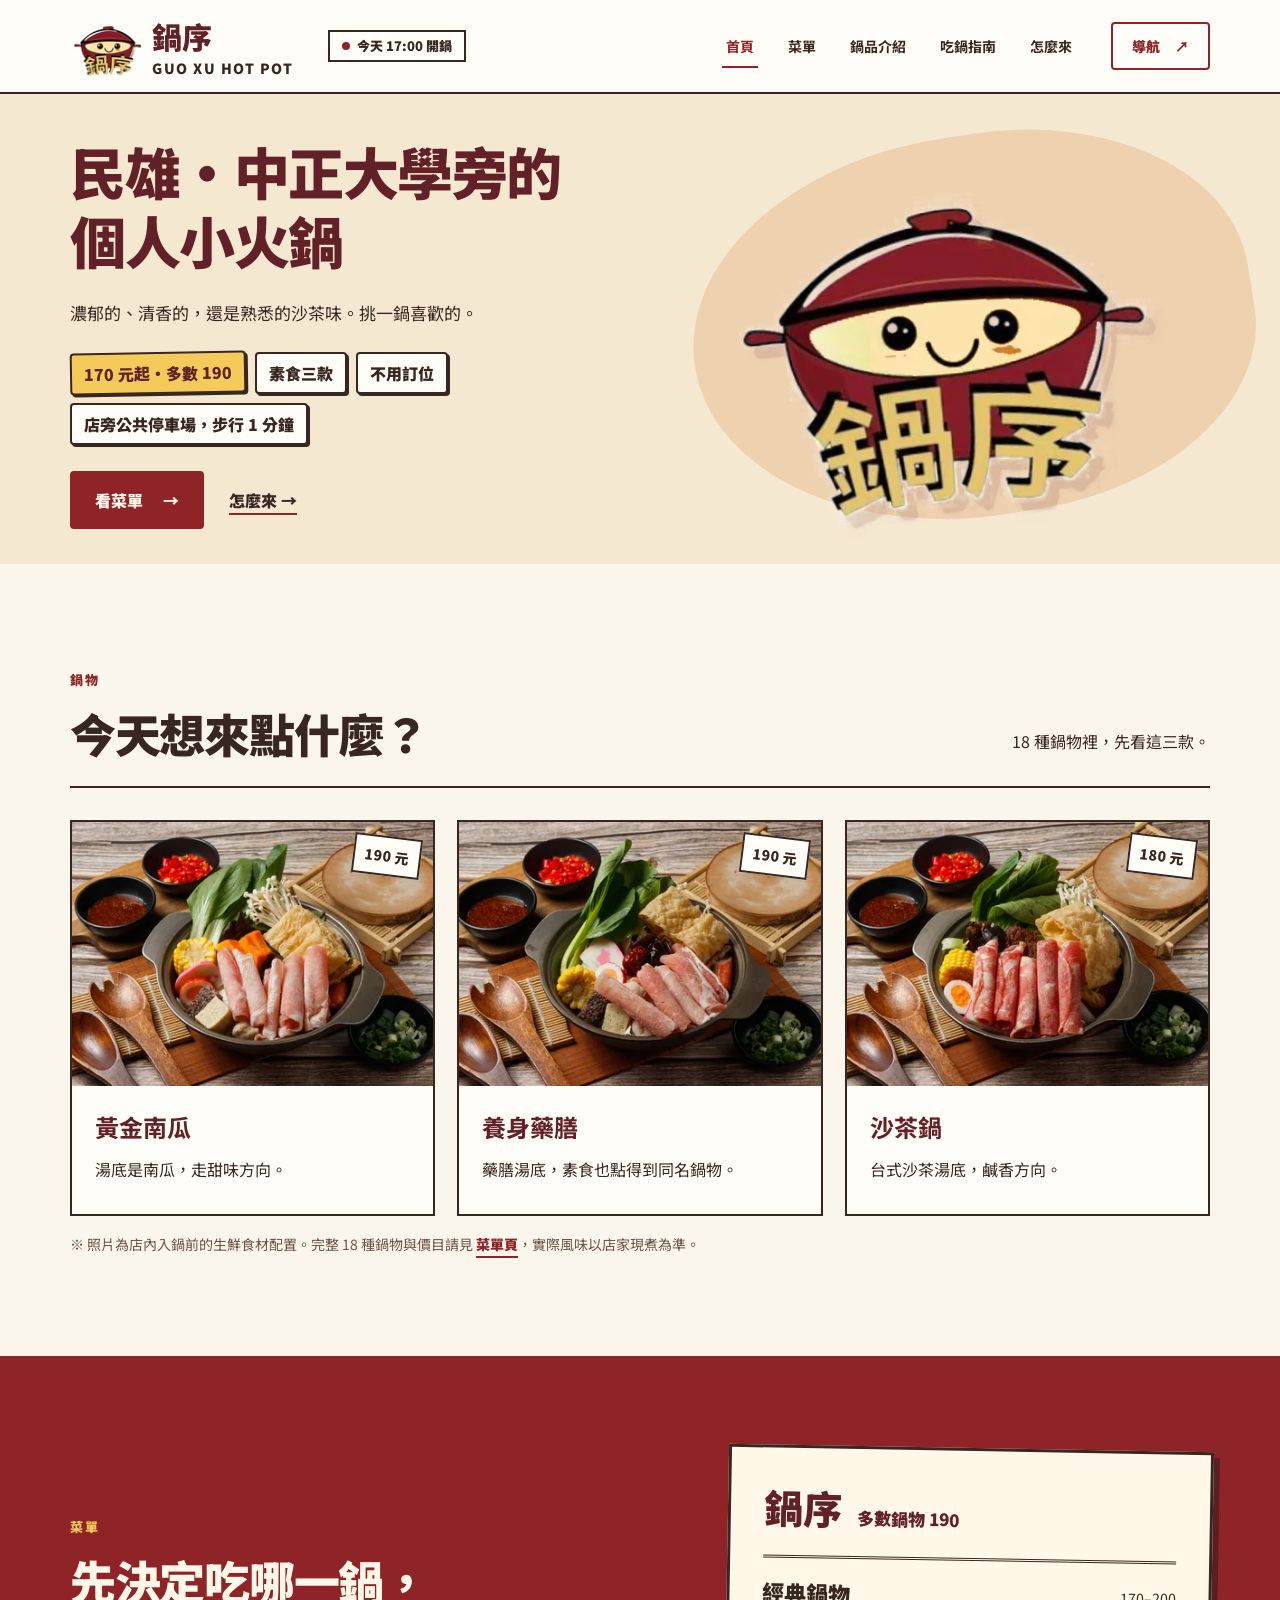
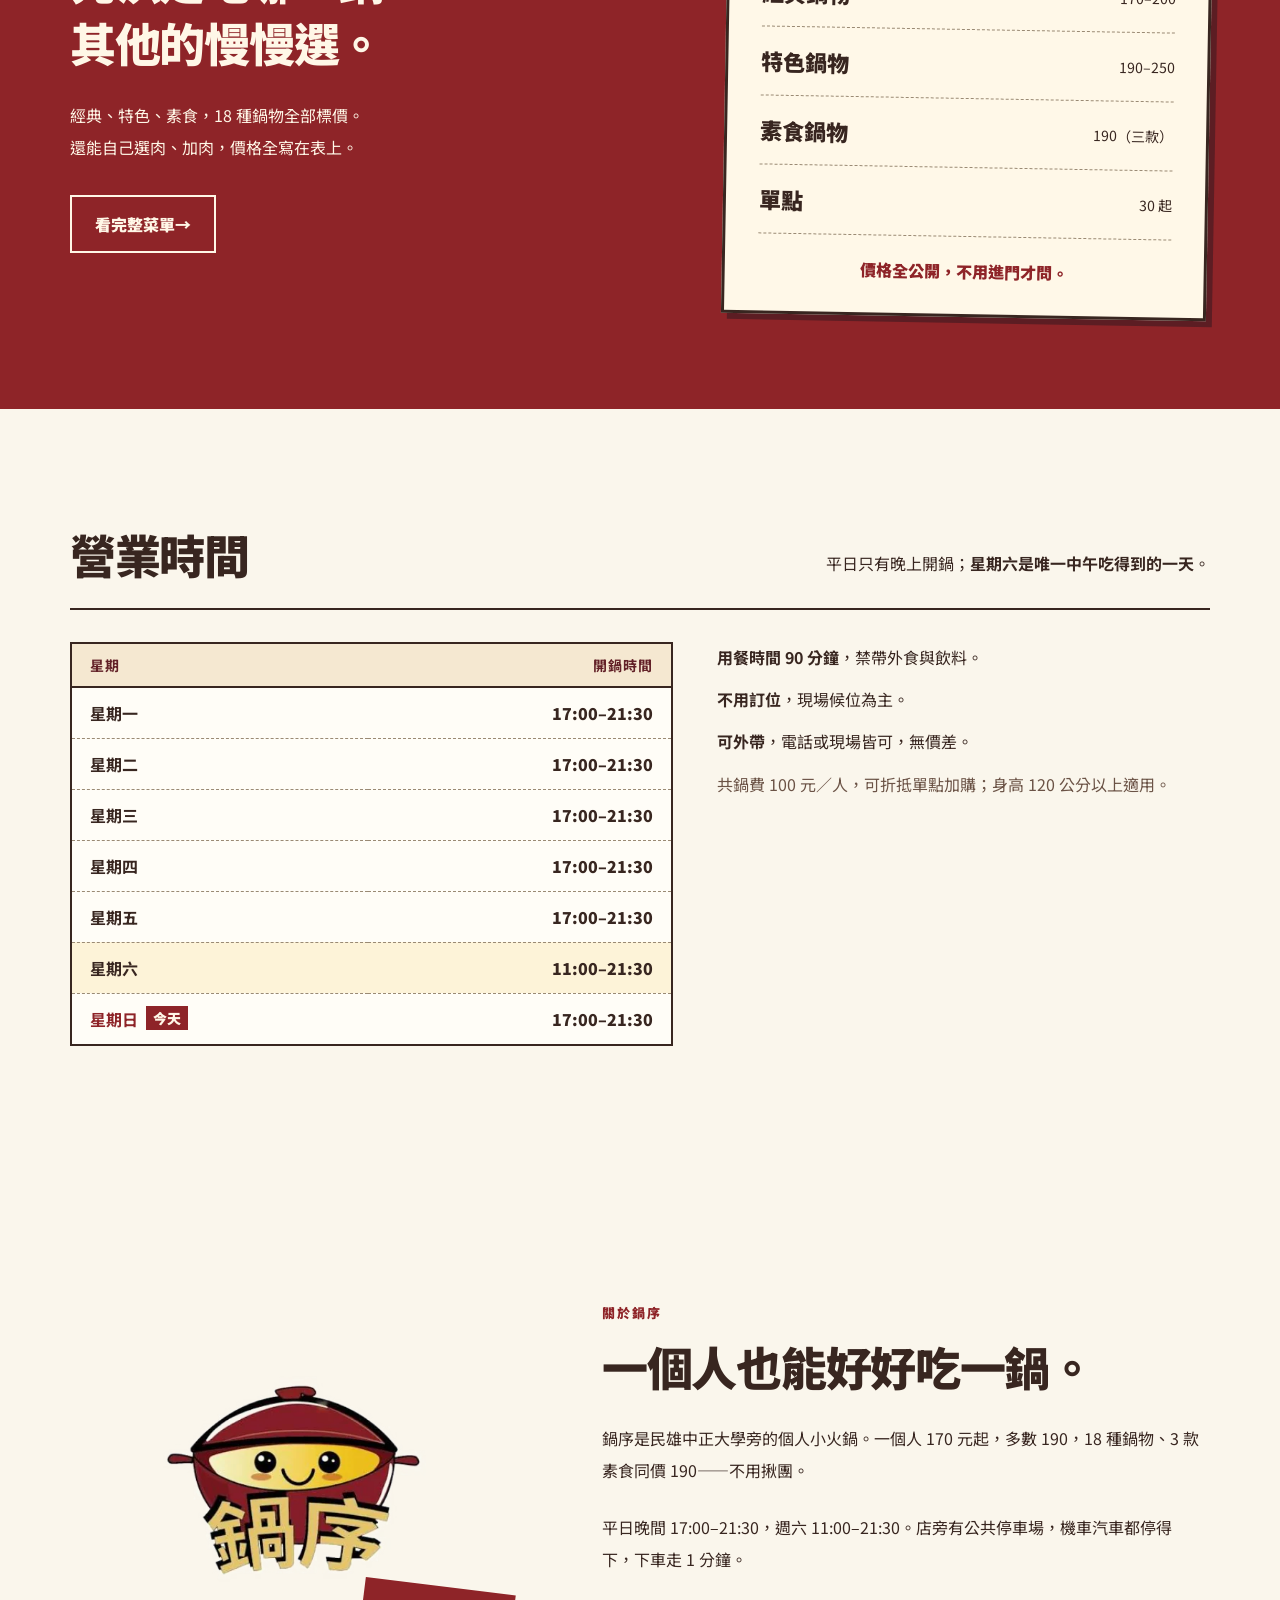
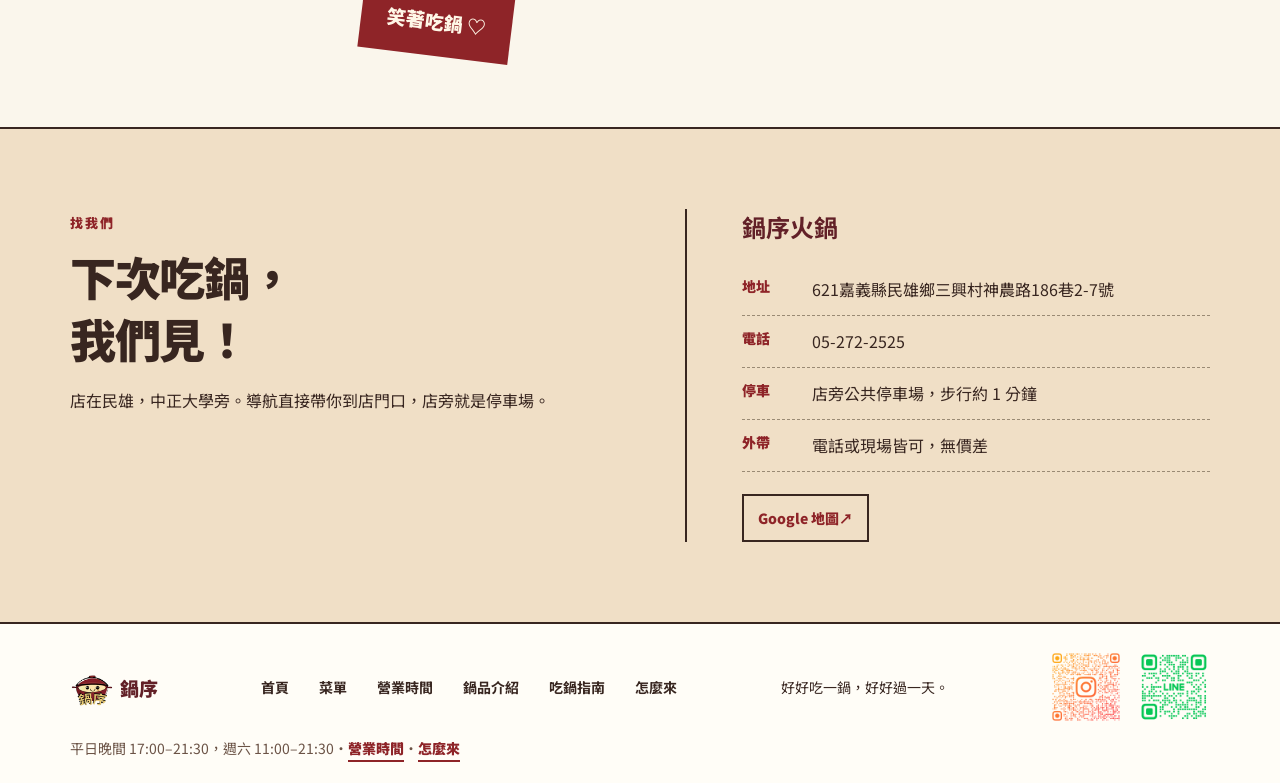
==== commit 0d646a10: "feat: 吉祥物轉 WebP（−83.75%）、400w JPEG 進 img srcset、跨頁轉場與強制色彩支援 400w 的 w 描述子按預設 sizes=100vw 換算，手機 DPR>=2" ====
--- a/index.html
+++ b/index.html
@@ -133,15 +133,15 @@
     </div>
     <div class="pot-grid">
       <article class="pot-item">
-        <div class="pot-picture pot-picture--photo"><picture><source srcset="assets/pot-golden-pumpkin-800.webp 800w, assets/pot-golden-pumpkin-400.webp 400w" type="image/webp" sizes="(max-width:680px) calc(100vw - 44px), 360px"><img src="assets/pot-golden-pumpkin-800.jpg" alt="黃金南瓜鍋的食材照：南瓜、豬肉片、青江菜、玉米、豆皮" width="800" height="585" loading="lazy" decoding="async"></picture><span class="circle-label">190 元</span></div>
+        <div class="pot-picture pot-picture--photo"><picture><source srcset="assets/pot-golden-pumpkin-800.webp 800w, assets/pot-golden-pumpkin-400.webp 400w" type="image/webp" sizes="(max-width:680px) calc(100vw - 44px), 360px"><img src="assets/pot-golden-pumpkin-800.jpg" srcset="assets/pot-golden-pumpkin-800.jpg 800w, assets/pot-golden-pumpkin-400.jpg 400w" alt="黃金南瓜鍋的食材照：南瓜、豬肉片、青江菜、玉米、豆皮" width="800" height="585" loading="lazy" decoding="async"></picture><span class="circle-label">190 元</span></div>
         <div class="pot-text"><h3>黃金南瓜</h3><p>湯底是南瓜，走甜味方向。</p></div>
       </article>
       <article class="pot-item">
-        <div class="pot-picture pot-picture--photo"><picture><source srcset="assets/pot-herbal-health-800.webp 800w, assets/pot-herbal-health-400.webp 400w" type="image/webp" sizes="(max-width:680px) calc(100vw - 44px), 360px"><img src="assets/pot-herbal-health-800.jpg" alt="養身藥膳鍋的食材照：豬肉片、青江菜、玉米、豆皮、金針菇" width="800" height="585" loading="lazy" decoding="async"></picture><span class="circle-label">190 元</span></div>
+        <div class="pot-picture pot-picture--photo"><picture><source srcset="assets/pot-herbal-health-800.webp 800w, assets/pot-herbal-health-400.webp 400w" type="image/webp" sizes="(max-width:680px) calc(100vw - 44px), 360px"><img src="assets/pot-herbal-health-800.jpg" srcset="assets/pot-herbal-health-800.jpg 800w, assets/pot-herbal-health-400.jpg 400w" alt="養身藥膳鍋的食材照：豬肉片、青江菜、玉米、豆皮、金針菇" width="800" height="585" loading="lazy" decoding="async"></picture><span class="circle-label">190 元</span></div>
         <div class="pot-text"><h3>養身藥膳</h3><p>藥膳湯底，素食也點得到同名鍋物。</p></div>
       </article>
       <article class="pot-item">
-        <div class="pot-picture pot-picture--photo"><picture><source srcset="assets/pot-satay-800.webp 800w, assets/pot-satay-400.webp 400w" type="image/webp" sizes="(max-width:680px) calc(100vw - 44px), 360px"><img src="assets/pot-satay-800.jpg" alt="沙茶鍋的食材照：豬肉片、青江菜、玉米、豆皮、黑木耳、金針菇" width="800" height="585" loading="lazy" decoding="async"></picture><span class="circle-label">180 元</span></div>
+        <div class="pot-picture pot-picture--photo"><picture><source srcset="assets/pot-satay-800.webp 800w, assets/pot-satay-400.webp 400w" type="image/webp" sizes="(max-width:680px) calc(100vw - 44px), 360px"><img src="assets/pot-satay-800.jpg" srcset="assets/pot-satay-800.jpg 800w, assets/pot-satay-400.jpg 400w" alt="沙茶鍋的食材照：豬肉片、青江菜、玉米、豆皮、黑木耳、金針菇" width="800" height="585" loading="lazy" decoding="async"></picture><span class="circle-label">180 元</span></div>
         <div class="pot-text"><h3>沙茶鍋</h3><p>台式沙茶湯底，鹹香方向。</p></div>
       </article>
     </div>
@@ -201,7 +201,10 @@
 <section id="about" class="section about">
   <div class="container about-layout">
     <div class="about-image">
-      <img src="assets/mascot-transparent.png" width="377" height="391" alt="鍋序吉祥物" loading="lazy" decoding="async">
+      <picture>
+        <source srcset="assets/mascot-transparent.webp" type="image/webp">
+        <img src="assets/mascot-transparent.png" width="377" height="391" alt="鍋序吉祥物" loading="lazy" decoding="async">
+      </picture>
       <div class="handwriting">笑著吃鍋 ♡</div>
     </div>
     <div class="about-copy">
--- a/styles.css
+++ b/styles.css
@@ -47,7 +47,7 @@
 .hours-table tbody td{text-align:right;font-weight:900;font-variant-numeric:tabular-nums;white-space:nowrap}
 .hours-table tr.is-sat{background:var(--highlight)}
 .hours-table tr.is-today th{color:var(--red)}
-.hours-table tr.is-today th::after{content:"今天";margin-left:8px;padding:2px 7px;background:var(--red);color:var(--on-red);font-size:14px;font-weight:900;vertical-align:2px}
+.hours-table tr.is-today .today-chip{margin-left:8px;padding:2px 7px;background:var(--red);color:var(--on-red);font-size:14px;font-weight:900;vertical-align:2px}
 .hours-note p,.hours-note li{font-size:16px;line-height:1.9;margin:0 0 12px}
 ul.hours-note{padding-left:1.2em}
 #rules li strong{font-weight:900}
@@ -293,7 +293,7 @@
 /* --- 開鍋狀態徽章：2px 硬陰影（徽章級）＋只動 scale/opacity 的脈動 --- */
 .open-now{box-shadow:2px 2px 0 var(--ink);font-variant-numeric:tabular-nums}
 .dot{position:relative}
-.open-now.is-open .dot::before{content:"";position:absolute;inset:0;border-radius:50%;background:inherit;animation:open-ping 1.6s cubic-bezier(0,0,.2,1) infinite}
+.open-now.is-open .dot::before{content:"";position:absolute;inset:0;border-radius:50%;background:inherit;animation:open-ping 1.6s cubic-bezier(0,0,.2,1) 3}
 .open-now.is-closed .dot{background:var(--red)}
 @keyframes open-ping{0%{scale:1;opacity:.8}100%{scale:2.6;opacity:0}}
 /* 頁首（網站 header）版本：唯一動態來源；桌機白框徽章，手機併入第一行不獨佔一行，漢堡與 CTA 保第一行 */
@@ -391,8 +391,8 @@
 .faq-item{background:var(--paper);border:2px solid var(--ink);border-radius:4px;box-shadow:4px 4px 0 var(--ink)}
 .faq-item summary{display:flex;align-items:center;justify-content:space-between;gap:12px;min-height:44px;padding:14px 18px;font-weight:900;font-size:17px;color:var(--deep);cursor:pointer;list-style:none}
 .faq-item summary::-webkit-details-marker{display:none}
-.faq-item summary::after{content:"+";flex:0 0 auto;width:24px;height:24px;display:inline-flex;align-items:center;justify-content:center;border:2px solid var(--ink);border-radius:4px;font-weight:900;font-size:14px;color:var(--deep);transform:translateY(-1px)}
-.faq-item[open] summary::after{content:"−"}
+.faq-item summary::after{content:"+";content:"+" / "";flex:0 0 auto;width:24px;height:24px;display:inline-flex;align-items:center;justify-content:center;border:2px solid var(--ink);border-radius:4px;font-weight:900;font-size:14px;color:var(--deep);transform:translateY(-1px)}
+.faq-item[open] summary::after{content:"−";content:"−" / ""}
 .faq-item summary:hover{background:var(--highlight)}
 .faq-item .faq-body{padding:0 18px 16px}
 .faq-item .faq-body p{margin:0;line-height:1.9;font-size:16px}
@@ -578,3 +578,30 @@
 
 /* 2026-11-14 追加九：hero 用 picture 包 WebP＋PNG fallback；display:contents 讓 img 仍是 .hero-right 的 flex item */
 .hero-right picture{display:contents}
+
+/* 2026-11-14 追加：scroll-padding 讓焦點永不落在 sticky 頁首下（WCAG 2.4.11）；同時歸零 scroll-margin 避免兩者相加 */
+html{scroll-padding-top:calc(var(--header-h) + 14px)}
+section[id],main[id],#pot-nav{scroll-margin-top:0}
+
+/* 2026-11-14 追加：字型載入前後的行數不跳動（Noto Sans TC swap 期間的系統 CJK 替代字過寬） */
+body{font-size-adjust:from-font}
+
+/* 2026-11-14 追加十：跨文件轉場（5 頁 MPA 整頁淡接）。只在允許動效時啟用，
+   reduced-motion 使用者完全不轉場；不給任何元素 view-transition-name，
+   避免命名根元素與 sticky 頁首／--header-h 契約衝突。 */
+@media (prefers-reduced-motion: no-preference){
+  @view-transition{navigation:auto}
+}
+
+/* 2026-11-14 追加十一：Windows 強制色彩模式（forced colors）下，瀏覽器會丟棄 box-shadow 並強制 color，
+   現行頁唯一的非顏色線索（紅色下劃線）因此消失 → 換成邊框／外框補回形狀線索（WCAG 1.4.1 不得只靠顏色）。
+   currentColor 是系統色，不是新色票。 */
+@media (forced-colors: active){
+  .header nav a[aria-current="page"]{border-bottom:2px solid currentColor}
+  .menu-shortcut a.is-current{outline:2px solid currentColor;outline-offset:2px}
+}
+
+/* 2026-11-14 追加十二：吉祥物包進 <picture> 後，版面項會從 img 變成 picture；
+   display:contents 讓 img 繼續當 flex/grid 項目，版面與包裝前完全一致（沿用 .hero-right picture 的做法） */
+.about-image picture,.guide-lead picture{display:contents}
+
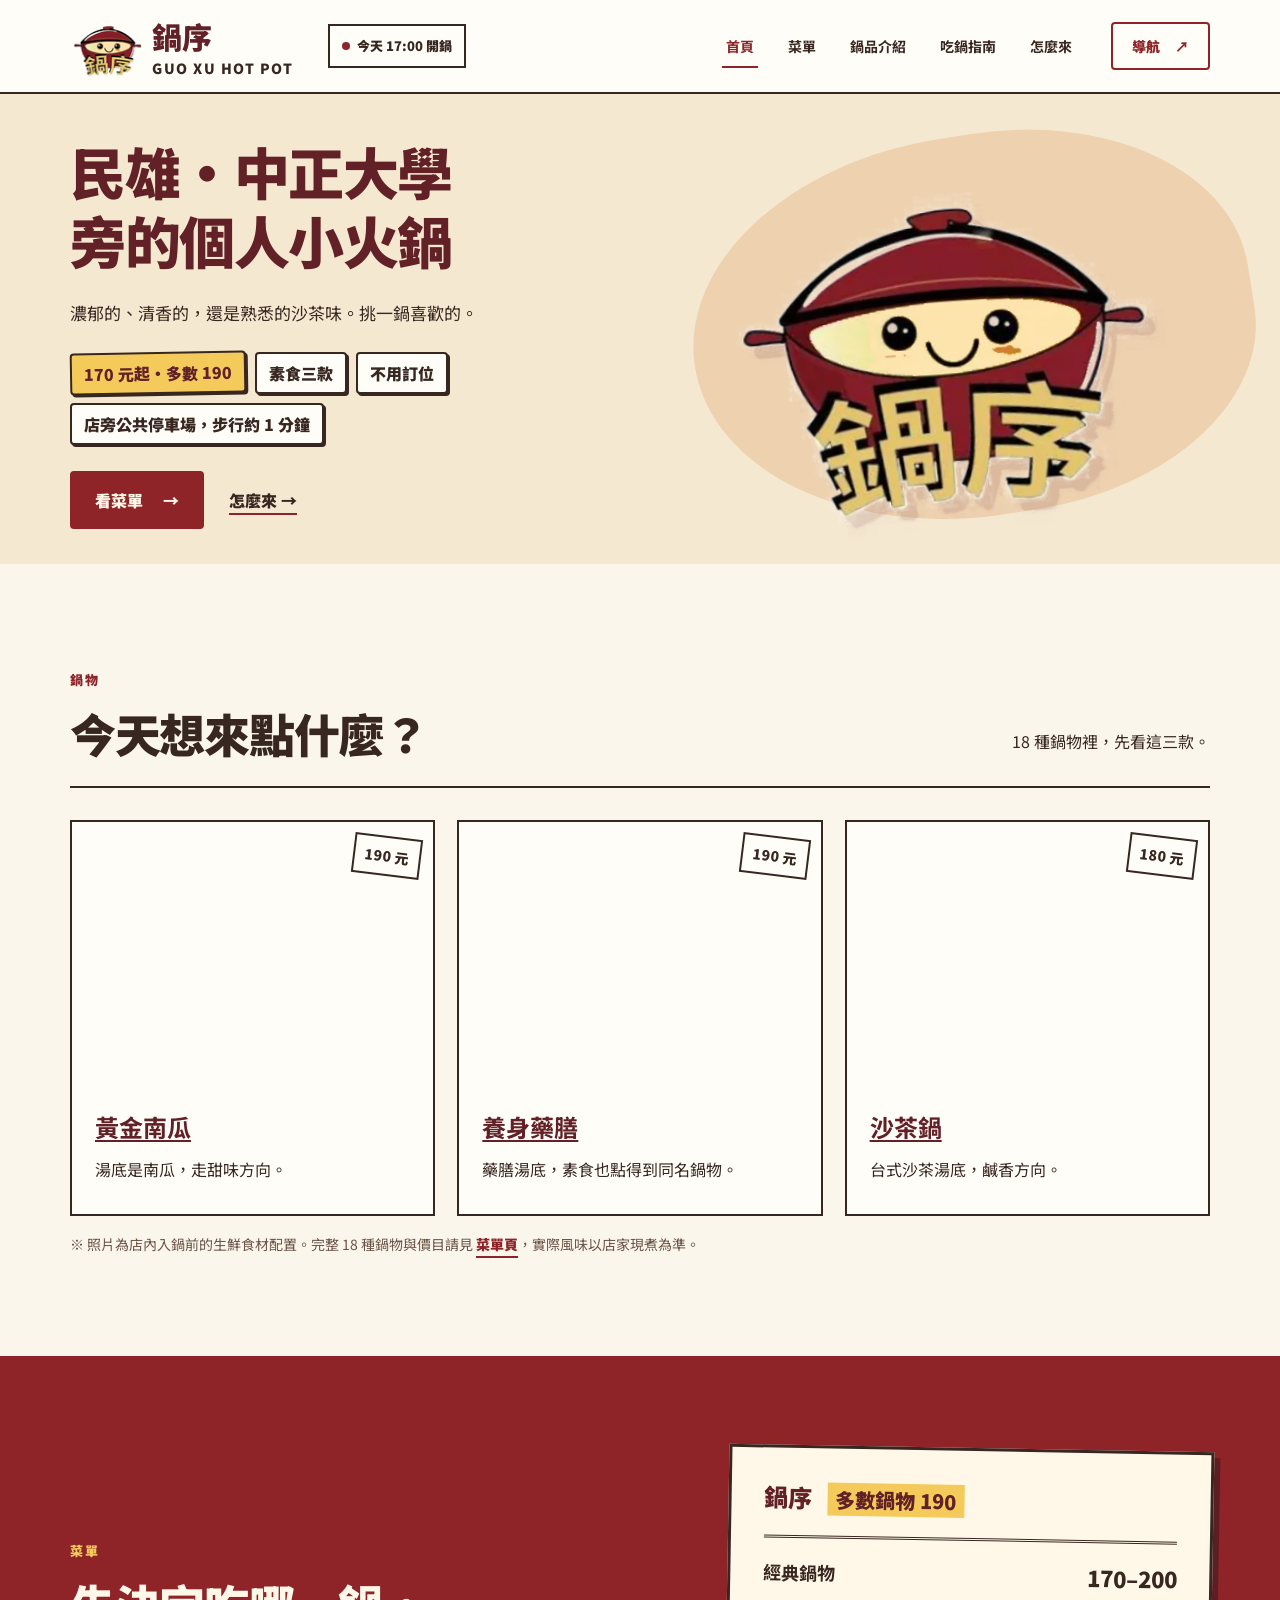
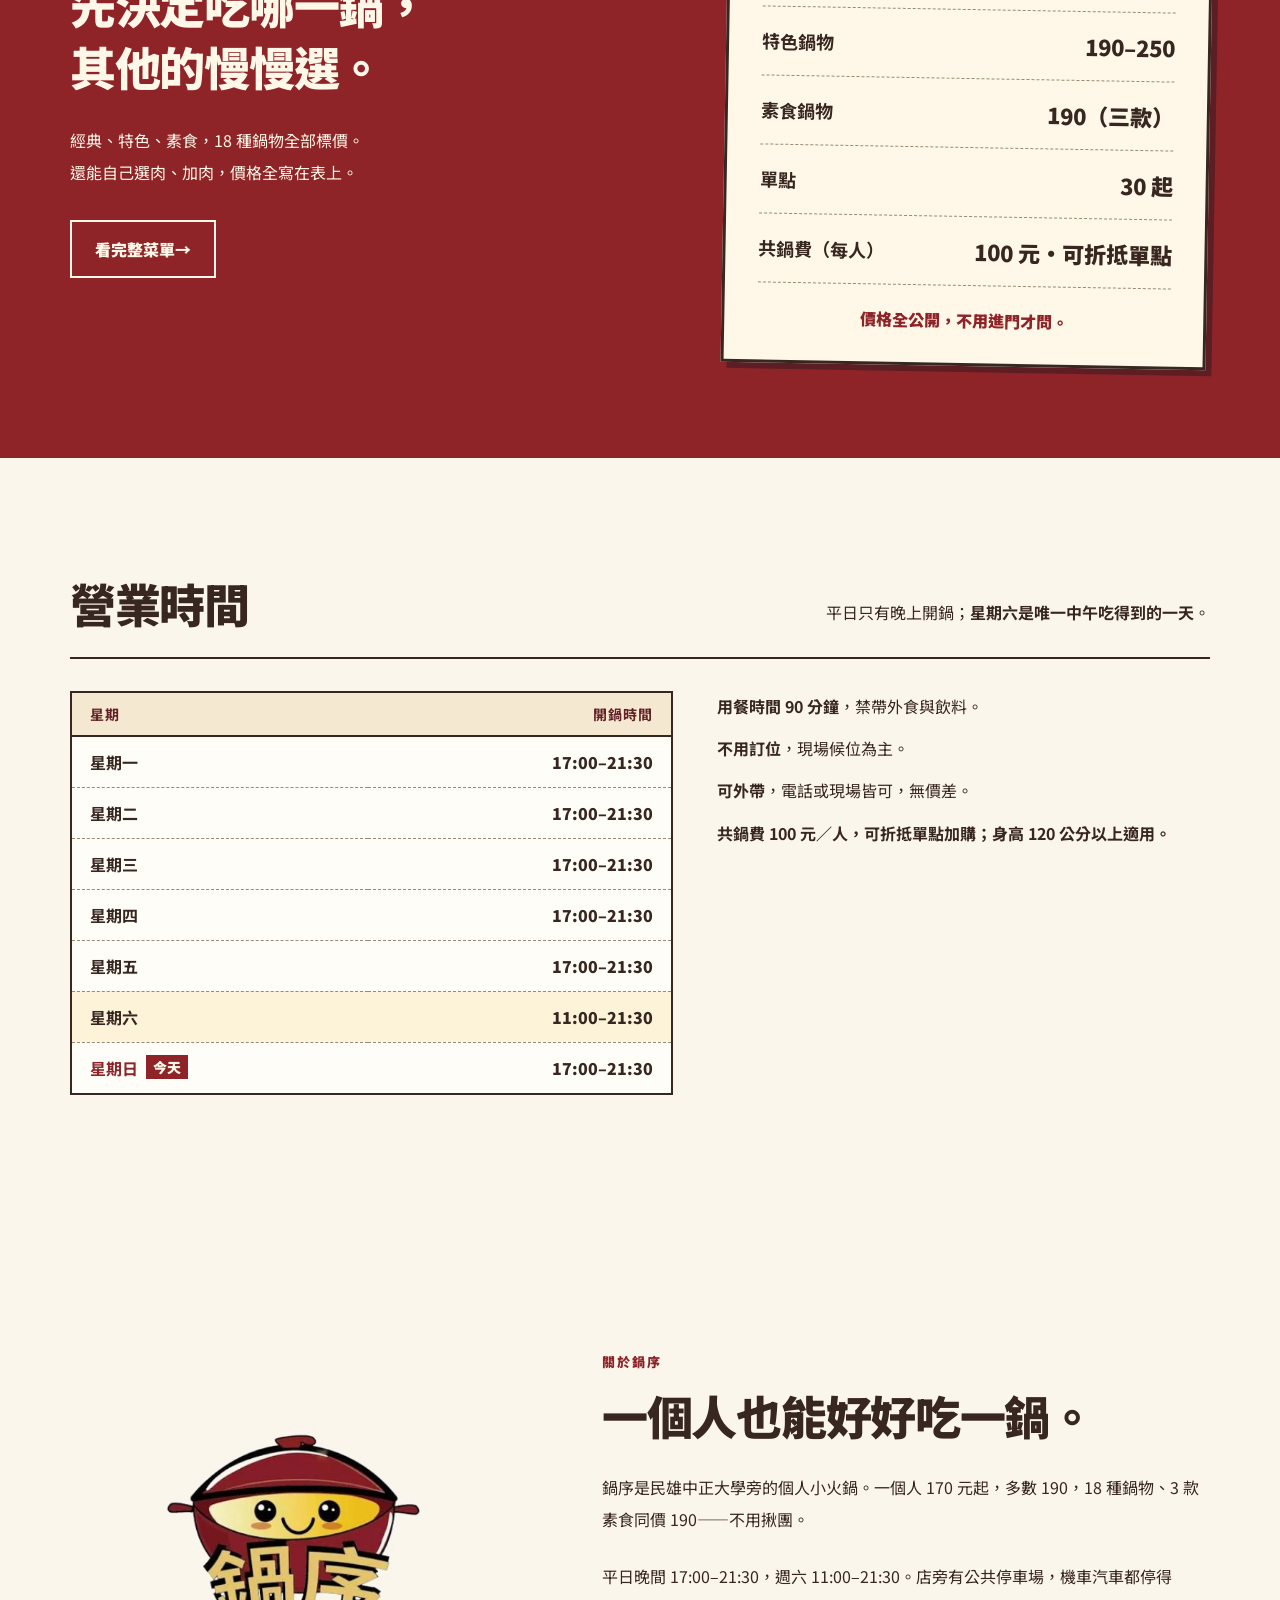
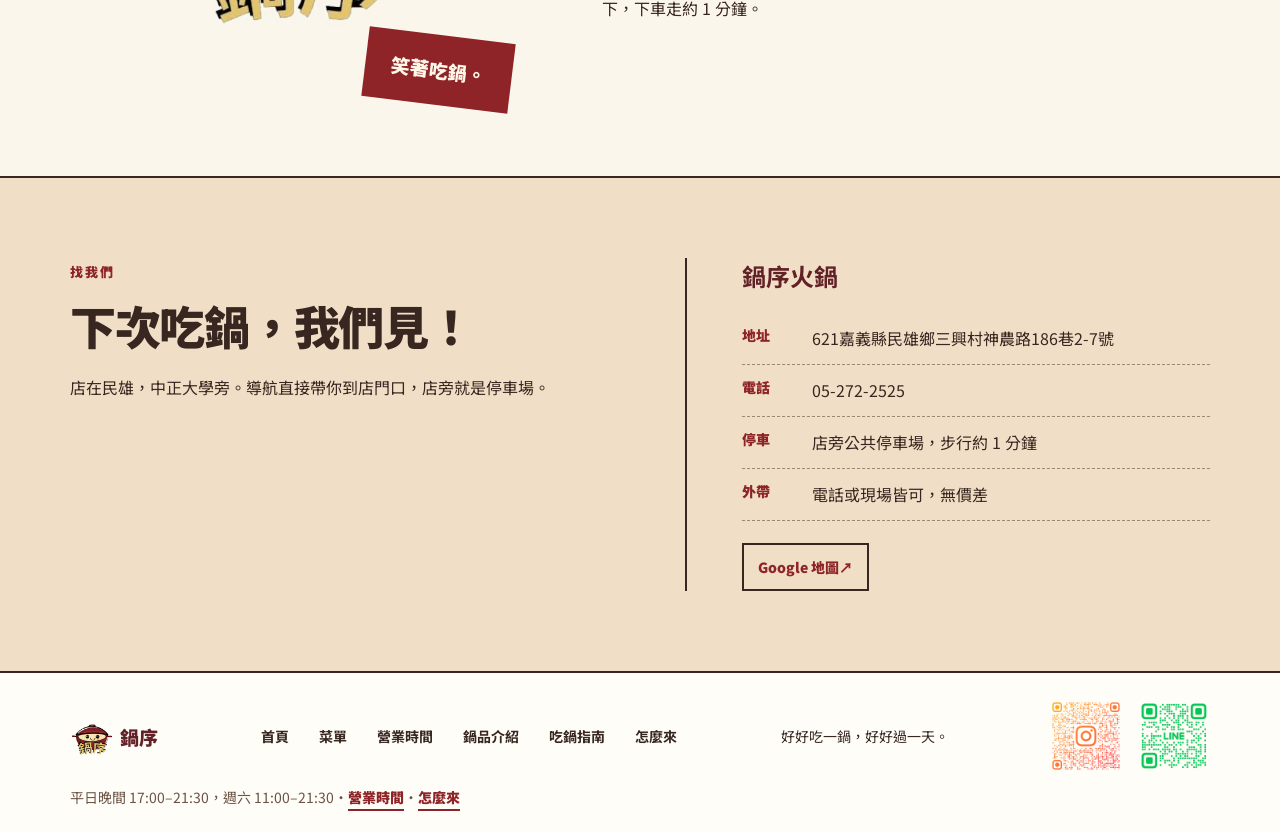
==== commit 73d6d83a: "fix: 首頁 critique 修復批次 - 價目牌：品名 18px/700、價格 22px/900 右緣對齊；板牌品牌名縮 24px、「多數鍋物 190」芥末黃徽章 - 三張主打鍋卡 h3 可點，" ====
--- a/index.html
+++ b/index.html
@@ -87,7 +87,7 @@
 <a href="visit.html">怎麼來</a>
 </nav>
 <a class="header-cta" href="https://www.google.com/maps/dir/?api=1&amp;destination=23.5572127,120.472024" target="_blank" rel="noopener">導航 <span aria-hidden="true">↗</span><span class="sr-only">（另開新視窗）</span></a>
-<button class="hamburger" id="toggle" aria-label="展開選單" aria-expanded="false" aria-controls="nav"><span aria-hidden="true">☰</span></button>
+<button class="hamburger" id="toggle" type="button" aria-label="展開選單" aria-expanded="false" aria-controls="nav"><span aria-hidden="true">☰</span></button>
 </div></header>
 
 <main id="main" tabindex="-1">
@@ -102,13 +102,13 @@
 <section class="hero">
   <div class="container hero-content">
     <div class="hero-left">
-      <h1>民雄・中正大學旁的<br>個人小火鍋</h1>
+      <h1>民雄・中正大學旁的個人小火鍋</h1>
       <p>濃郁的、清香的，還是熟悉的沙茶味。挑一鍋喜歡的。</p>
       <ul class="hero-facts">
         <li class="hero-price">170 元起・多數 190</li>
         <li>素食三款</li>
         <li>不用訂位</li>
-        <li>店旁公共停車場，步行 1 分鐘</li>
+        <li>店旁公共停車場，步行約 1 分鐘</li>
       </ul>
       <div class="hero-links">
         <a class="main-btn" href="menu.html">看菜單 <span aria-hidden="true">→</span></a>
@@ -134,15 +134,15 @@
     <div class="pot-grid">
       <article class="pot-item">
         <div class="pot-picture pot-picture--photo"><picture><source srcset="assets/pot-golden-pumpkin-800.webp 800w, assets/pot-golden-pumpkin-400.webp 400w" type="image/webp" sizes="(max-width:680px) calc(100vw - 44px), 360px"><img src="assets/pot-golden-pumpkin-800.jpg" srcset="assets/pot-golden-pumpkin-800.jpg 800w, assets/pot-golden-pumpkin-400.jpg 400w" alt="黃金南瓜鍋的食材照：南瓜、豬肉片、青江菜、玉米、豆皮" width="800" height="585" loading="lazy" decoding="async"></picture><span class="circle-label">190 元</span></div>
-        <div class="pot-text"><h3>黃金南瓜</h3><p>湯底是南瓜，走甜味方向。</p></div>
+        <div class="pot-text"><h3><a href="pot.html#pot-golden-pumpkin">黃金南瓜</a></h3><p>湯底是南瓜，走甜味方向。</p></div>
       </article>
       <article class="pot-item">
         <div class="pot-picture pot-picture--photo"><picture><source srcset="assets/pot-herbal-health-800.webp 800w, assets/pot-herbal-health-400.webp 400w" type="image/webp" sizes="(max-width:680px) calc(100vw - 44px), 360px"><img src="assets/pot-herbal-health-800.jpg" srcset="assets/pot-herbal-health-800.jpg 800w, assets/pot-herbal-health-400.jpg 400w" alt="養身藥膳鍋的食材照：豬肉片、青江菜、玉米、豆皮、金針菇" width="800" height="585" loading="lazy" decoding="async"></picture><span class="circle-label">190 元</span></div>
-        <div class="pot-text"><h3>養身藥膳</h3><p>藥膳湯底，素食也點得到同名鍋物。</p></div>
+        <div class="pot-text"><h3><a href="pot.html#pot-herbal-health">養身藥膳</a></h3><p>藥膳湯底，素食也點得到同名鍋物。</p></div>
       </article>
       <article class="pot-item">
         <div class="pot-picture pot-picture--photo"><picture><source srcset="assets/pot-satay-800.webp 800w, assets/pot-satay-400.webp 400w" type="image/webp" sizes="(max-width:680px) calc(100vw - 44px), 360px"><img src="assets/pot-satay-800.jpg" srcset="assets/pot-satay-800.jpg 800w, assets/pot-satay-400.jpg 400w" alt="沙茶鍋的食材照：豬肉片、青江菜、玉米、豆皮、黑木耳、金針菇" width="800" height="585" loading="lazy" decoding="async"></picture><span class="circle-label">180 元</span></div>
-        <div class="pot-text"><h3>沙茶鍋</h3><p>台式沙茶湯底，鹹香方向。</p></div>
+        <div class="pot-text"><h3><a href="pot.html#pot-satay">沙茶鍋</a></h3><p>台式沙茶湯底，鹹香方向。</p></div>
       </article>
     </div>
     <p class="photo-note">※ 照片為店內入鍋前的生鮮食材配置。完整 18 種鍋物與價目請見 <a class="ink-link" href="menu.html">菜單頁</a>，實際風味以店家現煮為準。</p>
@@ -153,7 +153,7 @@
   <div class="container menu-layout">
     <div class="menu-heading">
       <span class="small-label">菜單</span>
-      <h2>先決定吃哪一鍋，<br>其他的慢慢選。</h2>
+      <h2>先決定吃哪一鍋，其他的慢慢選。</h2>
       <p>經典、特色、素食，18 種鍋物全部標價。<br>還能自己選肉、加肉，價格全寫在表上。</p>
       <a class="outline-btn" href="menu.html">看完整菜單 <span aria-hidden="true">→</span></a>
     </div>
@@ -163,6 +163,7 @@
       <a class="board-row" href="menu.html#featured"><span>特色鍋物</span><span>190–250</span></a>
       <a class="board-row" href="menu.html#veg"><span>素食鍋物</span><span>190（三款）</span></a>
       <a class="board-row" href="menu.html#sides"><span>單點</span><span>30 起</span></a>
+      <a class="board-row" href="menu.html#sides"><span>共鍋費（每人）</span><span>100 元・可折抵單點</span></a>
       <div class="board-foot">價格全公開，不用進門才問。</div>
     </div>
   </div>
@@ -192,7 +193,7 @@
         <p><strong>用餐時間 90 分鐘</strong>，禁帶外食與飲料。</p>
         <p><strong>不用訂位</strong>，現場候位為主。</p>
         <p><strong>可外帶</strong>，電話或現場皆可，無價差。</p>
-        <p class="photo-note">共鍋費 100 元／人，可折抵單點加購；身高 120 公分以上適用。</p>
+        <p><strong>共鍋費 100 元／人，可折抵單點加購；身高 120 公分以上適用。</strong></p>
       </div>
     </div>
   </div>
@@ -205,13 +206,13 @@
         <source srcset="assets/mascot-transparent.webp" type="image/webp">
         <img src="assets/mascot-transparent.png" width="377" height="391" alt="鍋序吉祥物" loading="lazy" decoding="async">
       </picture>
-      <div class="handwriting">笑著吃鍋 ♡</div>
+      <div class="handwriting">笑著吃鍋。</div>
     </div>
     <div class="about-copy">
       <span class="small-label">關於鍋序</span>
       <h2>一個人也能好好吃一鍋。</h2>
       <p>鍋序是民雄中正大學旁的個人小火鍋。一個人 170 元起，多數 190，18 種鍋物、3 款素食同價 190——不用揪團。</p>
-      <p>平日晚間 17:00–21:30，週六 11:00–21:30。店旁有公共停車場，機車汽車都停得下，下車走 1 分鐘。</p>
+      <p>平日晚間 17:00–21:30，週六 11:00–21:30。店旁有公共停車場，機車汽車都停得下，下車走約 1 分鐘。</p>
     </div>
   </div>
 </section>
@@ -220,7 +221,7 @@
   <div class="container contact-layout">
     <div>
       <span class="small-label">找我們</span>
-      <h2>下次吃鍋，<br>我們見！</h2>
+      <h2>下次吃鍋，我們見！</h2>
       <p>店在民雄，中正大學旁。導航直接帶你到店門口，店旁就是停車場。</p>
     </div>
     <div class="contact-right">
--- a/styles.css
+++ b/styles.css
@@ -1,4 +1,4 @@
-:root{--red:#8e2428;--deep:#622027;--ink:#382620;--cream:#faf6ec;--line:#d9c9b4;--yellow:#f4cb5a;--paper:#fffdf7;--sand:#f5e8d1;--highlight:#fdf3d8;--board:#fff8e8;--contact:#f0dfc6;--dash:#9a8a74;--note:#6b5346;--green:#3f7f52;--dot-idle:#6b5346;--on-red:#fff7e7;--brown-deep:#5c1d23;--arc:#eed2b0}*{box-sizing:border-box}html{scroll-behavior:smooth}body{margin:0;background:var(--cream);color:var(--ink);font-family:'Noto Sans TC',sans-serif}a{color:inherit;text-decoration:none}button{font:inherit}img{max-width:100%;display:block}.container{width:min(1140px,calc(100% - 44px));margin:auto}.header{height:94px;background:var(--paper);border-bottom:2px solid var(--ink);position:sticky;top:0;z-index:20}.navwrap{height:100%;display:flex;align-items:center;gap:35px}.logo{display:flex;align-items:center;gap:8px;white-space:nowrap;font-size:30px;font-weight:900;color:var(--deep)}.logo img{height:74px;width:74px;object-fit:contain}.logo small{display:block;letter-spacing:1.5px;font-size:14px;color:var(--ink)}.header nav{display:flex;gap:26px;margin-left:auto}.header nav a{font-size:14px;font-weight:700;display:inline-flex;align-items:center;min-height:44px}.header nav a:hover{color:var(--red)}.header-cta{border:2px solid var(--red);color:var(--red);font-size:14px;font-weight:900;padding:12px 19px;border-radius:4px;white-space:nowrap}.header-cta span{margin-left:12px}.hamburger{width:44px;height:44px;display:none;align-items:center;justify-content:center;border:0;background:none;font-size:27px;color:var(--red)}.hero{overflow:hidden;background:var(--sand)}.hero-content{display:grid;grid-template-columns:1fr .9fr;min-height:470px}.hero-left{display:flex;flex-direction:column;justify-content:center;padding:40px 0 32px}
+:root{--red:#8e2428;--deep:#622027;--ink:#382620;--cream:#faf6ec;--line:#d9c9b4;--yellow:#f4cb5a;--paper:#fffdf7;--sand:#f5e8d1;--highlight:#fdf3d8;--board:#fff8e8;--contact:#f0dfc6;--dash:#9a8a74;--note:#6b5346;--green:#3f7f52;--dot-idle:#6b5346;--on-red:#fff7e7;--brown-deep:#5c1d23;--arc:#eed2b0;--map-canvas:#2f2019;--map-canvas-dot:#3b2a21;--map-wood:#8a5a3a;--map-wood-hi:#9c6a45;--map-wood-lo:#7a4e32;--map-outline:#3b2418;--map-screw:#d7b46a;--map-brass:#c9a25a;--map-brass-hi:#f0d58f;--map-brass-lo:#b0832f;--map-paper:#e9dcc0;--map-sign:#2e5d8a;--map-tag:#fbf2dc;--map-tag-ink:#3a2410;--map-tag-edge:#e6c27a;--map-pin:#e8562f;--map-pin-hi:#ff8a5c;--map-pin-lo:#b83a22;--map-pin-edge:#4a1a1f;--map-pin-face:#fff3d6;--map-pin-shadow:#2b1d1a;--map-ring:#ffd36b;--map-arrow:#d9453a;--map-white:#fff;--map-plaque-ink:#f6ecd4;--map-plaque-sub:#e6d6ba}*{box-sizing:border-box}html{scroll-behavior:smooth}body{margin:0;background:var(--cream);color:var(--ink);font-family:'Noto Sans TC',sans-serif}a{color:inherit;text-decoration:none}button{font:inherit}img{max-width:100%;display:block}.container{width:min(1140px,calc(100% - 44px));margin:auto}.header{height:94px;background:var(--paper);border-bottom:2px solid var(--ink);position:sticky;top:0;z-index:20}.navwrap{height:100%;display:flex;align-items:center;gap:35px}.logo{display:flex;align-items:center;gap:8px;white-space:nowrap;font-size:30px;font-weight:900;color:var(--deep)}.logo img{height:74px;width:74px;object-fit:contain}.logo small{display:block;letter-spacing:1.5px;font-size:14px;color:var(--ink)}.header nav{display:flex;gap:26px;margin-left:auto}.header nav a{font-size:14px;font-weight:700;display:inline-flex;align-items:center;min-height:44px}.header nav a:hover{color:var(--red)}.header-cta{border:2px solid var(--red);color:var(--red);font-size:14px;font-weight:900;padding:12px 19px;border-radius:4px;white-space:nowrap}.header-cta span{margin-left:12px}.hamburger{width:44px;height:44px;display:none;align-items:center;justify-content:center;border:0;background:none;font-size:27px;color:var(--red)}.hero{overflow:hidden;background:var(--sand)}.hero-content{display:grid;grid-template-columns:1fr .9fr;min-height:470px}.hero-left{display:flex;flex-direction:column;justify-content:center;padding:40px 0 32px}
 .hero h1{font-size:clamp(32px,4.8vw,56px);line-height:1.22;letter-spacing:-1.5px;margin:0 0 22px;color:var(--deep);font-weight:900}.hero h1 em{font-style:normal}.hero p{font-size:17px;line-height:2;margin:0}.hero-links{display:flex;align-items:center;gap:25px;margin-top:26px}.main-btn{background:var(--red);color:var(--on-red);padding:15px 23px;font-weight:900;border:2px solid var(--red);border-radius:4px;display:inline-flex;align-items:center;min-height:44px}.main-btn span{margin-left:20px}.text-link{font-weight:900;display:inline-flex;align-items:center;min-height:44px;text-decoration:underline;text-decoration-thickness:2px;text-underline-offset:6px;text-decoration-color:var(--red)}/* 內文靠左、裝飾置中：主內文一律靠左可讀；hero 吉祥物屬裝飾視覺，僅此置中，不改版面 */
 .hero-right{position:relative;display:flex;align-items:center;justify-content:center}.hero-right .mascot{position:relative}.section{padding:102px 0}.small-label{color:var(--red);font-size:13px;font-weight:900;letter-spacing:2px;line-height:1.4}.section-top{display:flex;justify-content:space-between;align-items:end;border-bottom:2px solid var(--ink);margin-bottom:32px;padding-bottom:22px;gap:20px}.section-top h2,.about h2,.menu-section h2,.contact h2{font-size:clamp(30px,3.6vw,48px);font-weight:900;letter-spacing:-1.3px;line-height:1.35;margin:12px 0 0}.section-top p{font-size:16px;line-height:1.8;margin:0 0 8px}.pot-grid{display:grid;grid-template-columns:repeat(3,1fr);gap:22px}.pot-item{border:2px solid var(--ink);background:var(--paper);position:relative}.pot-picture{height:245px;position:relative;display:flex;align-items:center;justify-content:center;overflow:hidden}.circle-label{position:absolute;z-index:2;right:12px;top:14px;background:var(--paper);border:2px solid var(--ink);padding:8px 10px;font-size:14px;font-weight:900;transform:rotate(7deg)}.pot-text{padding:24px 23px 30px;min-height:195px}.pot-text h3{margin:0 0 10px;font-size:24px;line-height:1.4;color:var(--deep)}.pot-text p{margin:0;line-height:1.9;font-size:16px}.photo-note{margin:18px 0 0}.menu-section{background:var(--red);color:var(--on-red);padding:92px 0}.menu-section .small-label{color:var(--yellow)}.menu-layout{display:grid;grid-template-columns:1fr .86fr;gap:90px;align-items:center}.menu-heading p{font-size:16px;line-height:2;margin:26px 0 32px}.outline-btn{border:2px solid currentColor;padding:15px 23px;display:inline-flex;align-items:center;min-height:44px;font-weight:900}.menu-board{background:var(--board);color:var(--ink);border:3px solid var(--ink);padding:31px 33px;box-shadow:6px 6px 0 var(--brown-deep);transform:rotate(1deg)}.board-title{display:flex;align-items:baseline;gap:15px;border-bottom:3px double var(--ink);padding-bottom:20px;color:var(--deep)}.board-title b{font-size:39px;font-weight:900}.board-title span{font-size:17px;font-weight:900}.board-row{display:flex;justify-content:space-between;gap:20px;align-items:center;border-bottom:1px dashed var(--dash);padding:18px 0}.board-row span:first-child{font-size:22px;font-weight:900}.board-row span:last-child{font-size:14px}/* 內文靠左、裝飾置中：board-foot 是價目牌底部收尾字屬裝飾，置中保留；表內價目列照舊靠左 */
 .board-foot{text-align:center;color:var(--red);font-weight:900;margin-top:22px}.about-layout{display:grid;grid-template-columns:.8fr 1.1fr;gap:90px;align-items:center}.about-image{background:transparent;border:0;min-height:375px;display:grid;place-items:center;position:relative}.about-image img{width:270px;height:auto}.handwriting{position:absolute;right:0;bottom:-32px;background:var(--red);color:var(--on-red);padding:20px 26px;font-size:19px;font-weight:900;line-height:1.6;transform:rotate(7deg);max-width:calc(100% - 12px);white-space:normal}.about-copy p{max-width:600px;font-size:16px;line-height:2;margin:25px 0 0}.contact{background:var(--contact);padding:80px 0;border-top:2px solid var(--ink);border-bottom:2px solid var(--ink)}.contact-layout{display:grid;grid-template-columns:1fr 1fr;gap:90px}.contact p{line-height:1.95}.contact-right{border-left:2px solid var(--ink);padding-left:55px}.contact-right h3{font-size:24px;color:var(--deep);margin:0}.contact-chips{display:flex;flex-wrap:wrap;gap:8px;margin-top:22px}.contact-chips>span{padding:12px 14px;border:2px solid var(--ink);font-size:14px;font-weight:900;color:var(--red)}.contact-right small{display:block;margin-top:16px;color:var(--note);font-size:14px}footer{background:var(--paper);padding:23px 0}.footer-inner{display:flex;justify-content:space-between;align-items:center;font-size:14px;gap:16px}.footer-logo{display:flex;align-items:center;font-size:19px;font-weight:900;color:var(--deep);gap:7px}.footer-logo img{width:43px;height:43px;object-fit:contain}
@@ -94,7 +94,6 @@
 .info-rows>div{display:flex;gap:14px;padding:12px 0;border-bottom:1px dashed var(--dash)}
 .info-rows dt{flex:0 0 56px;font-size:14px;font-weight:900;color:var(--red)}
 .info-rows dd{margin:0;font-size:16px;line-height:1.7}
-.pending{display:inline-block;padding:2px 9px;border:2px dashed var(--red);color:var(--red);font-size:14px;font-weight:900}
 @media(max-width:680px){
   .section.visit-top{padding:32px 0 0}
 }
@@ -121,13 +120,8 @@
 
 
 
-section[id]{scroll-margin-top:110px}
-main[id]{scroll-margin-top:96px}
 .header nav a[aria-current="page"]{color:var(--red);box-shadow:inset 0 -2px 0 var(--red)}
 .hours-table tr.is-today td .today-dot{width:10px;height:10px;border-radius:50%;background:var(--green);display:inline-block;margin-left:8px;vertical-align:middle}
-.contact-chips .pending-chip{border-style:dashed;color:var(--note)}
-.map-facade{background:var(--sand);border:2px dashed var(--ink);min-height:300px;display:grid;place-items:center;text-align:center;padding:32px 20px}
-.map-facade p{margin:0 0 16px;font-weight:900;color:var(--deep)}
 a:focus-visible,button:focus-visible{outline:3px solid var(--red);outline-offset:3px}
 /* 主按鈕是紅底，紅框看不見：改成內縮的奶油色框 */
 .main-btn:focus-visible{outline-color:var(--on-red);outline-offset:-5px}
@@ -333,7 +327,6 @@
 .pot-card{background:var(--paper);border:2px solid var(--ink);padding:20px 22px 22px}
 .pot-card h3{display:flex;align-items:center;flex-wrap:wrap;gap:8px;margin:0 0 10px;font-size:20px;line-height:1.4;font-weight:900;color:var(--deep)}
 .pot-card h3 .menu-badge--sm{margin-left:0}
-.pot-card h3 .pot-tag{margin-left:0}
 .pot-card p{margin:0;font-size:16px;line-height:1.9}
 .pot-card .pot-lede{margin:0}
 .pot-price-link{margin:18px 0 0;font-size:16px;line-height:1.8;font-weight:700}
@@ -352,15 +345,6 @@
 
 /* 頁首 h1 已併入前綴（P2-1），不再有 small-label，需收緊上距 */
 .page-head h1{margin-top:0}
-
-/* 地圖閘門：靜態色塊地圖示意（零流量，純 HTML/CSS/SVG） */
-.map-facade-inner{display:grid;gap:16px;justify-items:center;max-width:520px}
-.map-preview{width:100%;border:2px solid var(--ink);background:var(--paper);padding:8px}
-.map-preview svg{display:block;width:100%;height:auto}
-.map-facade .map-parking{margin:0;font-size:14px;font-weight:900;color:var(--deep);background:var(--yellow);border:2px solid var(--ink);padding:6px 10px;transform:rotate(-1deg)}
-.map-facade .map-title{margin:0 0 4px;font-weight:900;color:var(--deep);font-size:17px}
-.map-facade .map-sub{margin:0;font-size:16px;line-height:1.7;color:var(--ink)}
-.map-actions{display:flex;flex-wrap:wrap;gap:10px;justify-content:center;margin-top:4px}
 
 /* 頁尾 5 項在手機自動分兩行（避免一行塞滿） */
 @media(max-width:680px){
@@ -468,10 +452,8 @@
 .ig-qr--lg.line-qr img{width:136px;height:136px}
 @media(max-width:680px){.footer-social{order:0;width:100%;justify-content:flex-start}}
 
-/* 2026-11-13 追加四：header 高度 token → 錨點 scroll-margin、h1 斷行、404 撐滿視窗、晶片為連結、footer 連結不斷詞 */
+/* 2026-11-13 追加四：header 高度 token → h1 斷行、404 撐滿視窗、晶片為連結、footer 連結不斷詞 */
 html{--header-h:94px}
-section[id]{scroll-margin-top:calc(var(--header-h) + 14px)}
-main[id]{scroll-margin-top:calc(var(--header-h) + 6px)}
 .nowrap{white-space:nowrap}
 .page-head h1{text-wrap:balance}
 @media(max-width:680px){.page-head h1{font-size:clamp(27px,7vw,30px)}}
@@ -566,7 +548,6 @@
 .pot-rules li{line-height:1.9}
 .pot-back{margin:10px 0 0}
 .pot-back a{display:inline-flex;align-items:center;min-height:44px}
-#pot-nav{scroll-margin-top:calc(var(--header-h) + 14px)}
 
 /* ============================================================
    2026-11-14 追加八：無照片鍋物卡的文字面板（P3-A）
@@ -605,3 +586,107 @@
    display:contents 讓 img 繼續當 flex/grid 項目，版面與包裝前完全一致（沿用 .hero-right picture 的做法） */
 .about-image picture,.guide-lead picture{display:contents}
 
+/* 2026-11-14 追加十四：位置圖改為設計稿移植版——木框、黃銅排字牌、銅釘、等角像素圖與點陣字。
+   色票集中在 :root 的 --map-*；例外紀錄見 DESIGN.md，出了 .map-studio 不得使用這些變數。
+   版面靠百分比 padding ＋ cqw 等比縮放，不用 transform:scale、不用 JS。
+   DotGothic16 只有 400 一個字重，強制 font-weight:400，否則合成粗體會糊掉像素邊。 */
+@font-face{font-family:'DotGothic16';src:url('assets/fonts/dotgothic16-subset.woff2') format('woff2');font-weight:400;font-style:normal;font-display:swap}
+
+.map-studio{position:relative;box-sizing:border-box;width:100%;padding:5.636% 4.545% 6.909%;background-color:var(--map-canvas);background-image:radial-gradient(var(--map-canvas-dot) 1px,transparent 1px);background-size:6px 6px;font-family:'DotGothic16','Noto Sans TC',sans-serif;font-weight:400;text-align:center;container-type:inline-size}
+.map-studio *{font-weight:400;box-sizing:border-box}
+.map-studio svg{display:block}
+
+.map-frame{position:relative;padding:1.6%;border:4px solid var(--map-outline);border-radius:18px;background-color:var(--map-wood);background-image:repeating-linear-gradient(92deg,rgba(0,0,0,.08) 0 2px,rgba(255,255,255,.05) 2px 5px,transparent 5px 11px),linear-gradient(180deg,var(--map-wood-hi),var(--map-wood-lo));box-shadow:inset 0 3px 0 rgba(255,220,170,.35),inset 0 -4px 0 rgba(0,0,0,.35),0 10px 0 rgba(0,0,0,.35)}
+.map-screw{position:absolute;width:8px;height:8px;background:var(--map-screw);border:2px solid var(--map-outline);border-radius:50%}
+
+.map-window{position:relative;border-radius:8px;overflow:hidden;background:var(--map-paper);box-shadow:0 0 0 4px var(--map-outline),0 0 0 6px var(--map-brass),inset 0 0 0 3px rgba(59,36,24,.6);container-type:inline-size}
+.map-window img{display:block;width:100%;height:auto;image-rendering:pixelated}
+
+.road-plate,.shop-tag,.park-tag,.campus-tag,.gx-pin,.gx-ringbox,.compass,.campus-arrow{position:absolute;left:var(--x);top:var(--y);translate:-50% -50%}
+
+.road-plate{rotate:var(--r);padding:1px 7px;background:var(--map-sign);color:var(--map-white);font-size:1.354cqw;line-height:1.45;letter-spacing:1px;border:2px solid var(--map-white);border-radius:4px;box-shadow:0 2px 0 rgba(0,0,0,.35);white-space:nowrap}
+.shop-tag{padding:2px 12px;background:var(--map-tag);color:var(--map-tag-ink);font-size:1.771cqw;letter-spacing:2px;border:3px solid var(--map-outline);border-radius:6px;box-shadow:0 3px 0 rgba(59,36,24,.5),inset 0 0 0 2px var(--map-tag-edge);white-space:nowrap}
+.park-tag{display:flex;align-items:center;padding:4px 9px 4px 5px;background:var(--map-tag);color:var(--map-tag-ink);font-size:1.563cqw;border:3px solid var(--map-outline);border-radius:6px;box-shadow:0 3px 0 rgba(59,36,24,.5);white-space:nowrap}
+.park-p{display:inline-flex;align-items:center;justify-content:center;width:2.292cqw;height:2.292cqw;margin-right:.625cqw;background:var(--map-sign);color:var(--map-white);font-size:1.563cqw;border:2px solid var(--map-white);border-radius:3px}
+.park-leader{position:absolute;left:27.71%;top:28.91%;width:3px;height:3.75cqw;background:var(--map-outline)}
+
+.gx-ringbox{width:10.417cqw;aspect-ratio:100/28}
+.gx-ring{position:absolute;inset:0;border:3px solid var(--map-pin-hi);border-radius:50%;animation:gx-ring 2.4s ease-out 3}
+.gx-ring2{border-color:var(--map-ring);animation-delay:1.2s}
+.gx-shadow{position:absolute;left:35%;top:28.6%;width:30%;height:42.9%;border-radius:50%;background:var(--map-pin-shadow);animation:gx-shadow 1.8s ease-in-out 3}
+@keyframes gx-ring{0%{transform:scale(.35);opacity:.9}100%{transform:scale(1.5);opacity:0}}
+@keyframes gx-shadow{0%,100%{transform:scale(1);opacity:.45}50%{transform:scale(.72);opacity:.25}}
+
+.gx-pin{width:5cqw;aspect-ratio:48/60}
+.gx-pin-in{position:absolute;inset:0;animation:gx-bob 1.8s ease-in-out 3}
+.gx-pin-in svg{width:100%;height:100%}
+.gx-glow{position:absolute;left:-29%;top:-17%;width:158%;aspect-ratio:1;border-radius:50%;background:radial-gradient(circle,rgba(255,138,92,.55),rgba(255,138,92,0) 68%);animation:gx-glow 1.8s ease-in-out 3}
+@keyframes gx-bob{0%,100%{transform:translateY(0)}50%{transform:translateY(-15%)}}
+@keyframes gx-glow{0%,100%{opacity:.35;transform:scale(.9)}50%{opacity:.8;transform:scale(1.15)}}
+
+.pin-edge{fill:var(--map-pin-edge)}
+.pin-body{fill:var(--map-pin)}
+.pin-hi{fill:var(--map-pin-hi)}
+.pin-lo{fill:var(--map-pin-lo)}
+.pin-face{fill:var(--map-pin-face)}
+
+.compass{width:8.333cqw;aspect-ratio:1;border-radius:50%;background:var(--map-outline);border:3px solid var(--map-brass);box-shadow:0 3px 0 rgba(0,0,0,.35)}
+.compass svg{width:100%;height:100%}
+.compass-n{position:absolute;left:15%;top:7.5%;color:var(--map-plaque-ink);font-size:1.563cqw;line-height:1}
+.compass-north{fill:var(--map-pin)}
+.compass-south{fill:var(--map-plaque-sub)}
+.compass-hub{fill:var(--map-outline)}
+
+.campus-arrow{width:17.5cqw;aspect-ratio:168/40;rotate:-26.6deg}
+.campus-arrow svg{width:100%;height:100%}
+.arrow-edge{fill:var(--map-outline)}
+.arrow-body{fill:var(--map-arrow)}
+.campus-tag{padding:2px 10px;rotate:-26.6deg;background:var(--map-tag);color:var(--map-tag-ink);font-size:1.563cqw;border:3px solid var(--map-outline);border-radius:6px;box-shadow:0 3px 0 rgba(59,36,24,.5);white-space:nowrap}
+
+.map-address{position:absolute;right:2.08%;bottom:3.91%;display:flex;flex-direction:column;gap:.625cqw;padding:1.25cqw 1.667cqw;background-color:var(--map-outline);background-image:repeating-linear-gradient(92deg,rgba(255,255,255,.04) 0 2px,transparent 2px 7px);color:var(--map-plaque-ink);border:3px solid var(--map-brass);border-radius:10px;box-shadow:0 4px 0 rgba(0,0,0,.35);text-align:left}
+.map-address-name{font-size:1.979cqw;letter-spacing:1px}
+.map-address-line{font-size:1.458cqw;color:var(--map-plaque-sub)}
+.map-scale{position:absolute;left:2.08%;bottom:3.91%;padding:2px 8px;background:rgba(59,36,24,.88);color:var(--map-plaque-sub);font-size:1.354cqw;border:2px solid var(--map-brass);border-radius:8px;white-space:nowrap}
+
+.map-plaque{position:absolute;left:50%;top:4.348%;translate:-50% 0;padding:.545cqw 2.545cqw;background:linear-gradient(180deg,var(--map-brass-hi),var(--map-brass) 55%,var(--map-brass-lo));color:var(--map-tag-ink);font-size:2cqw;letter-spacing:4px;border:4px solid var(--map-outline);border-radius:10px;box-shadow:inset 0 2px 0 rgba(255,255,255,.5),0 4px 0 rgba(0,0,0,.4);white-space:nowrap}
+.map-caption{position:absolute;left:0;right:0;bottom:3.19%;color:var(--line);font-size:1.182cqw}
+
+.map-sub{margin:16px 0 0;font-size:16px;line-height:1.7;color:var(--ink);text-align:center}
+.map-sub[hidden]{display:none}
+.map-actions{display:flex;flex-wrap:wrap;gap:10px;justify-content:center;margin-top:16px}
+.map-actions[hidden]{display:none}
+
+@media(max-width:680px){
+  .road-plate,.compass,.park-tag,.park-leader,.map-scale,.map-address{display:none}
+  .map-window img{image-rendering:auto}
+  .map-studio{padding:22px 12px 18px}
+  .shop-tag{font-size:10px;letter-spacing:1px;padding:1px 8px;border-width:2px}
+  .campus-tag{font-size:9px;padding:1px 7px;border-width:2px}
+  .campus-arrow{width:44px}
+  .map-plaque{font-size:13px;letter-spacing:2px;padding:3px 12px;border-width:3px}
+  .map-caption{font-size:10px}
+}
+
+@media(prefers-reduced-motion:reduce){.gx-ring,.gx-ring2,.gx-shadow,.gx-pin-in,.gx-glow{animation:none}.gx-ring,.gx-ring2{opacity:.5;transform:scale(1)}}
+
+/* 2026-11-15 追加：鍋品頁「限內用」標籤補樣式（沿用 .price-table .pot-tag 的樣式語言；pot.html h3 內） */
+.pot-card h3 .pot-tag{display:inline-block;margin-left:0;padding:2px 7px;border:2px solid var(--ink);color:var(--red);font-size:14px;font-weight:900;vertical-align:2px;white-space:nowrap}
+
+/* 2026-11-15 追加：手機時間表 thead sticky（≤680px，--header-h 為 75px；thead th 已有 background:var(--sand)） */
+@media(max-width:680px){.hours-table thead th{position:sticky;top:var(--header-h);z-index:3;box-shadow:0 2px 0 var(--ink)}}
+
+/* 2026-11-15 追加：單點區桌機兩欄 grid＋欄間虛線分隔；右欄拼盤 2×2 對齊左欄 table 高度（≤920px 單欄；table 語意與 td.price 不動） */
+@media(min-width:921px){.sides-layout{display:grid;grid-template-columns:minmax(0,5fr) minmax(0,6fr);gap:32px;align-items:start}.sides-layout>.platter-grid{grid-template-columns:repeat(2,1fr);border-left:1px dashed var(--dash);padding-left:32px}}
+
+/* 2026-11-15 追加：手機資訊卡社群 QR 中軸對齊（IG 144／LINE 136 不等寬，wrap 後各行置中；桌機與 footer 不動；QR 尺寸不動） */
+@media(max-width:680px){.info-rows .footer-social{justify-content:center}}
+
+/* 2026-11-15 追加：critique 首批修復（index.html）：板牌字級與對齊、晶片 44px、text-wrap */
+.board-row span:first-child{font-size:18px;font-weight:700}
+.board-row span:last-child{font-size:22px;font-weight:900;margin-left:auto;text-align:right}
+.pot-item h3 a{text-decoration:underline;text-underline-offset:3px}
+.pot-item h3 a:hover,.pot-item h3 a:focus-visible{color:var(--red)}
+.board-title b{font-size:24px}
+.board-title span{background:var(--yellow);color:var(--deep);padding:2px 8px;font-size:20px}
+.open-now--head{min-height:44px;align-items:center}
+.hero h1,.menu-section h2,.contact h2{text-wrap:balance}
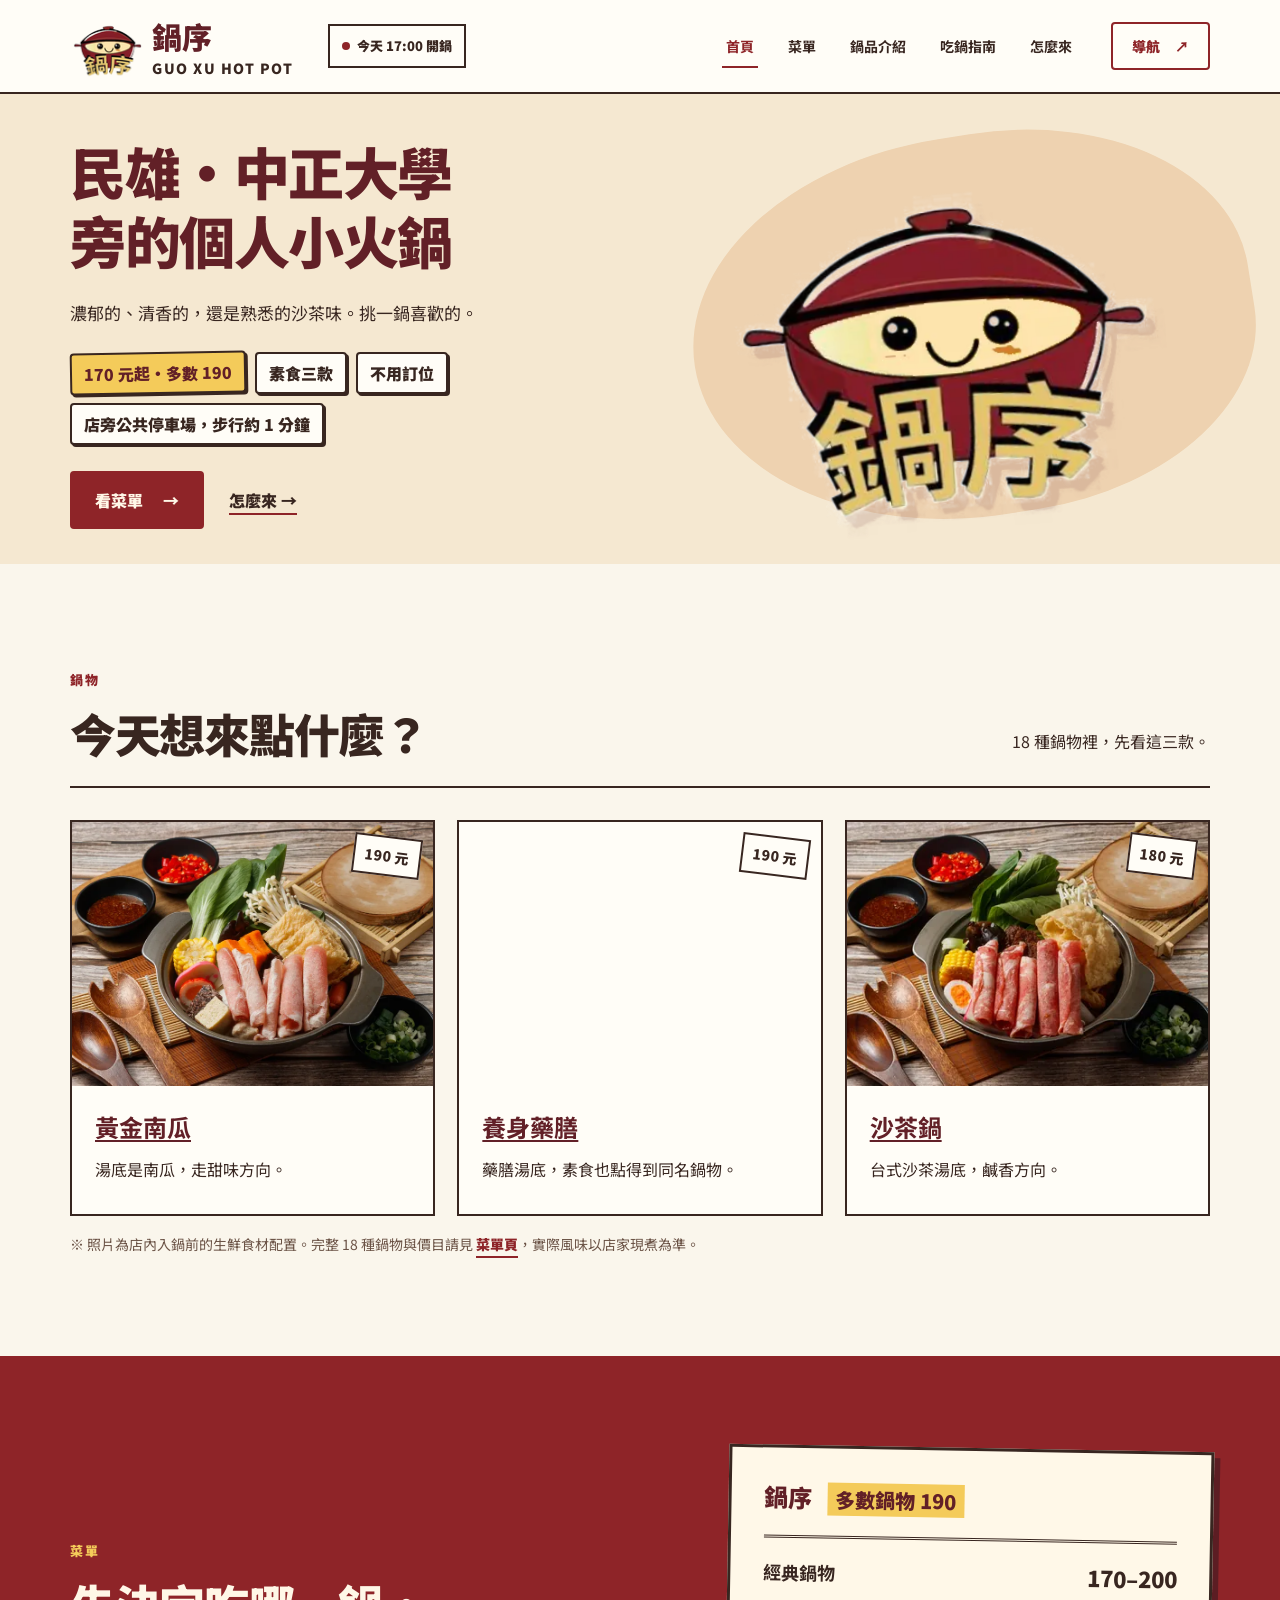
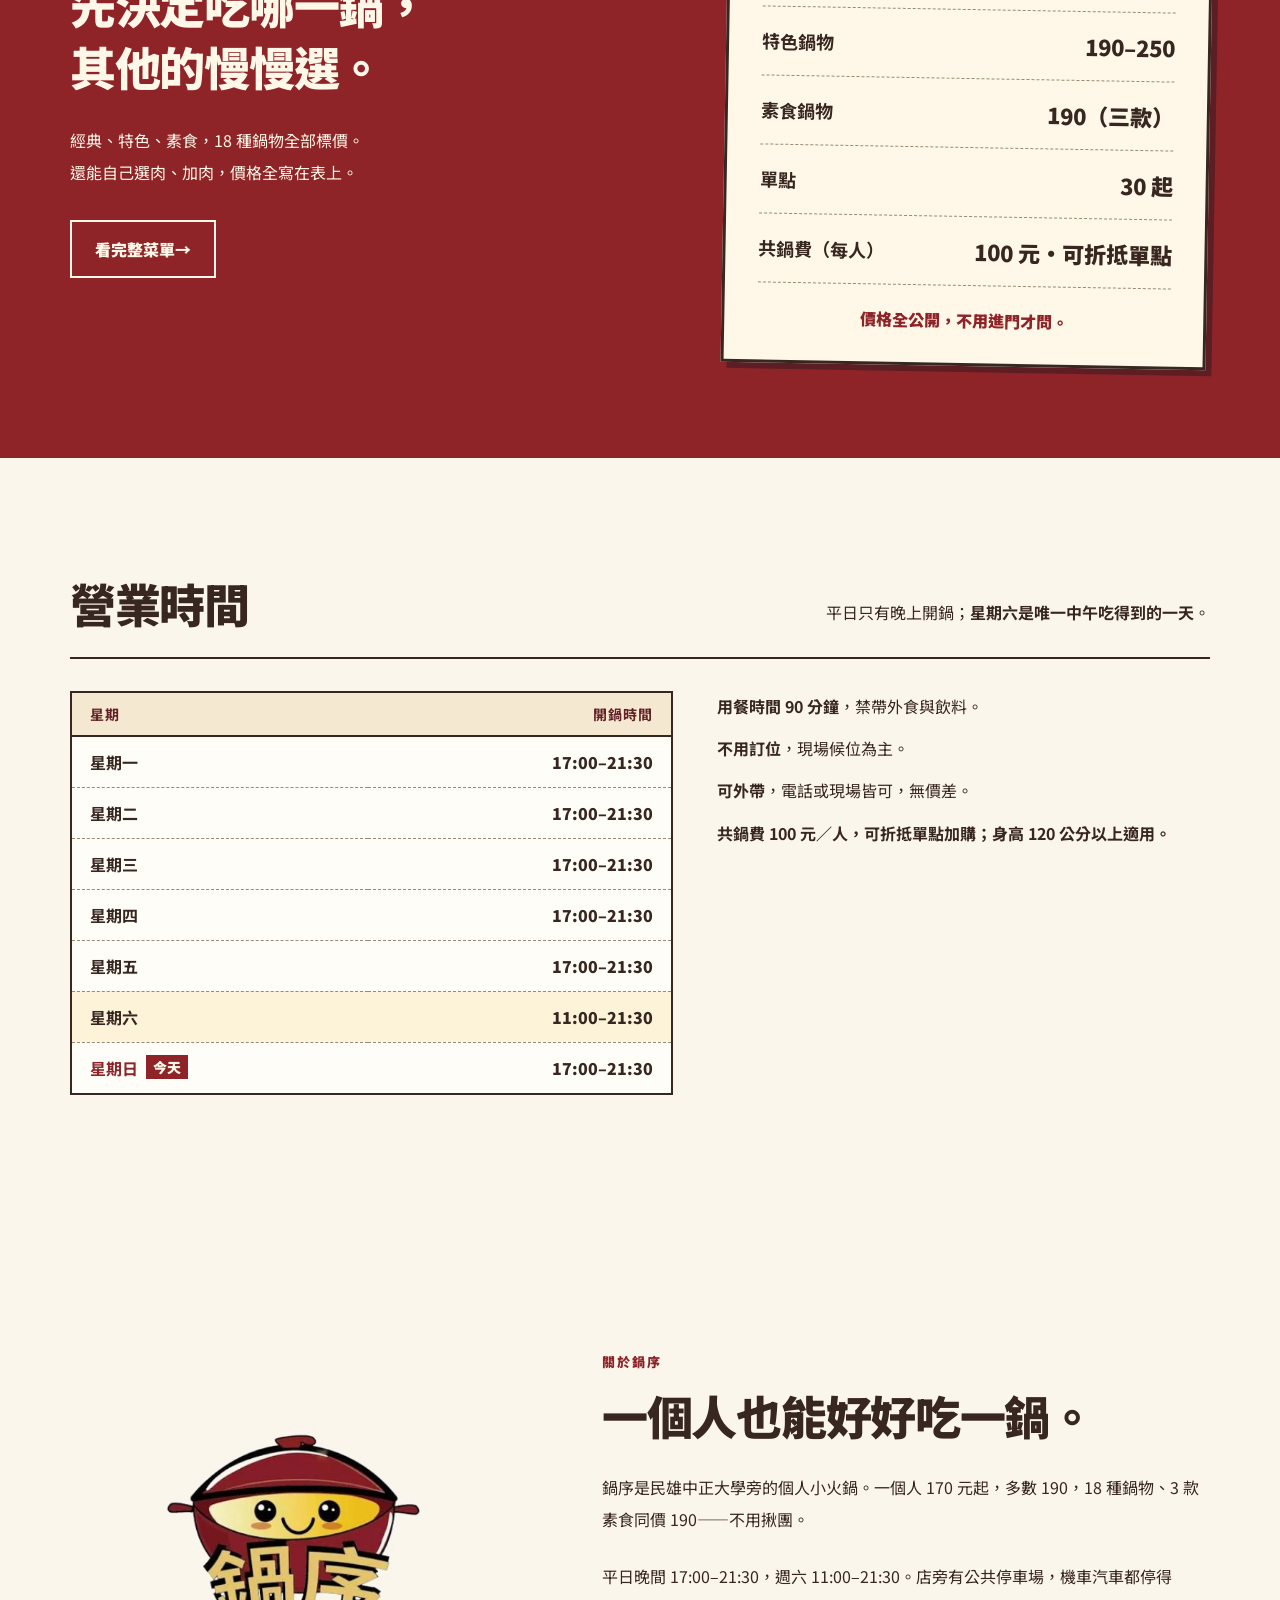
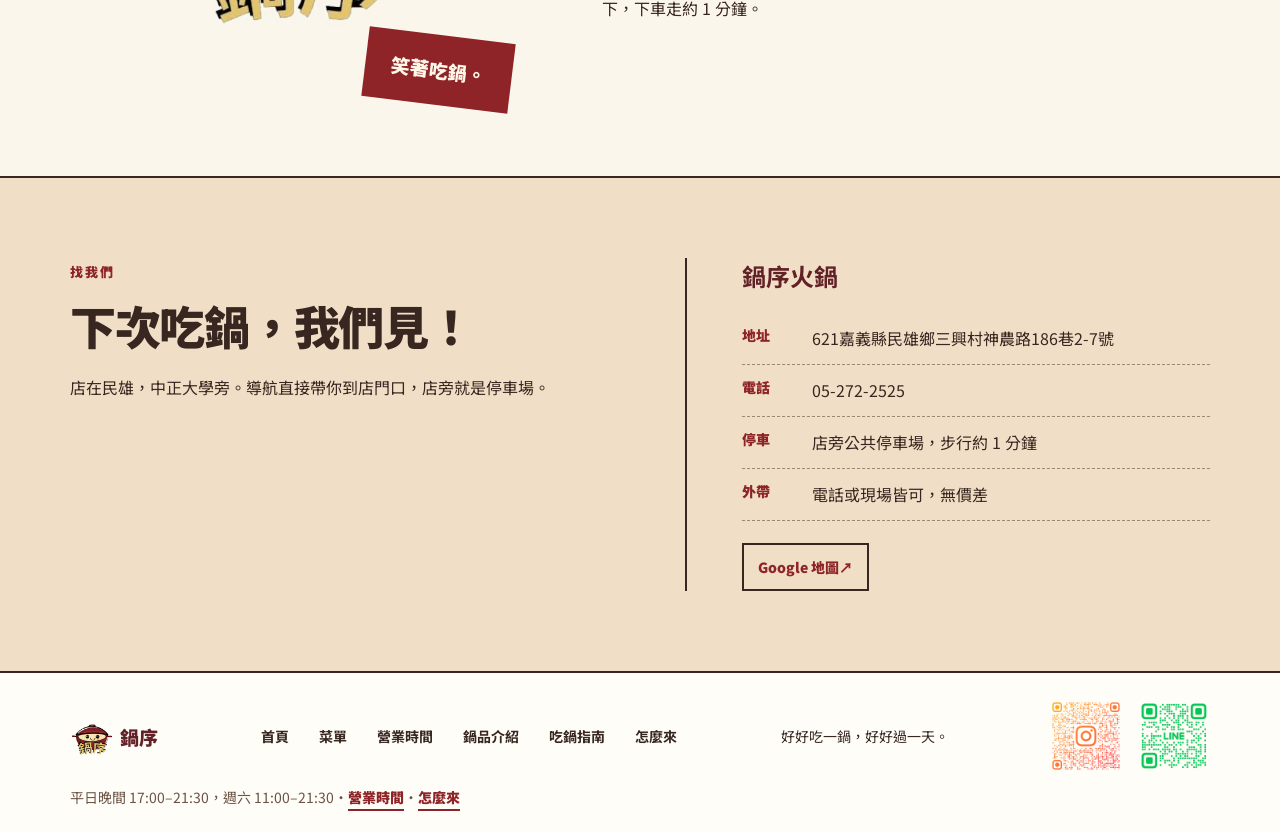
==== commit 1dab93ed: "fix: 首頁 SEO 甲批（meta description、JSON-LD、robots、內連） - meta description 縮至約 70 字、停車統一「約 1 分鐘」；og:descr" ====
--- a/index.html
+++ b/index.html
@@ -6,20 +6,21 @@
 <meta name="theme-color" content="#8e2428">
 <script>document.documentElement.classList.add('js')</script>
 <title>鍋序｜民雄・中正大學旁的個人小火鍋，170 元起，多數 190</title>
-<meta name="description" content="鍋序是民雄中正大學旁的個人小火鍋，170 元起、多數 190。18 種鍋物、3 款素食同價，店旁有公共停車場步行 1 分鐘。平日晚間 17:00–21:30，週六 11:00–21:30。">
+<meta name="description" content="鍋序是民雄中正大學旁的個人小火鍋，170 元起、多數 190，18 種鍋物、3 款素食同價。店旁有公共停車場，步行約 1 分鐘。">
 <link rel="canonical" href="https://2026xenia.github.io/guoxu-hotpot/">
 <meta property="og:site_name" content="鍋序 GUO XU HOT POT">
 <meta property="og:locale" content="zh_TW">
 <meta property="og:type" content="website">
 <meta property="og:url" content="https://2026xenia.github.io/guoxu-hotpot/">
 <meta property="og:title" content="鍋序｜民雄・中正大學旁的個人小火鍋，170 元起，多數 190">
-<meta property="og:description" content="一個人 170 元起，多數 190，18 種鍋物、3 款素食同價。店旁就是停車場，下車走 1 分鐘。">
+<meta property="og:description" content="一個人 170 元起，多數 190，18 種鍋物、3 款素食同價。店旁就是停車場，下車走約 1 分鐘。">
 <meta property="og:image" content="https://2026xenia.github.io/guoxu-hotpot/assets/og-image.jpg">
 <meta property="og:image:width" content="1200">
 <meta property="og:image:height" content="630">
+<meta property="og:image:type" content="image/jpeg">
 <meta property="og:image:alt" content="鍋序三鍋的生鮮食材配置照，附醬料、青蔥與辣椒">
 <meta name="twitter:card" content="summary_large_image">
-<link rel="icon" href="assets/favicon-32.png" sizes="32x32">
+<link rel="icon" href="assets/favicon-32.png" sizes="32x32" type="image/png">
 <link rel="apple-touch-icon" href="assets/favicon-180.png">
 <link rel="preconnect" href="https://fonts.googleapis.com">
 <link rel="preconnect" href="https://fonts.gstatic.com" crossorigin>
@@ -31,9 +32,11 @@
   "@type": "Restaurant",
   "name": "鍋序",
   "alternateName": "GUO XU HOT POT",
+  "@id": "https://2026xenia.github.io/guoxu-hotpot/#restaurant",
   "description": "民雄中正大學旁的個人小火鍋，170 元起，多數 190，18 種鍋物、3 款素食。",
   "url": "https://2026xenia.github.io/guoxu-hotpot/",
-  "image": "https://2026xenia.github.io/guoxu-hotpot/assets/og-image.jpg",
+  "image": { "@type": "ImageObject", "url": "https://2026xenia.github.io/guoxu-hotpot/assets/og-image.jpg", "width": 1200, "height": 630 },
+  "logo": "https://2026xenia.github.io/guoxu-hotpot/assets/logo.png",
   "servesCuisine": "火鍋",
   "priceRange": "170-250",
   "currenciesAccepted": "TWD",
@@ -54,8 +57,10 @@
   "areaServed": { "@type": "Place", "name": "嘉義縣民雄鄉" },
   "hasMap": "https://www.google.com/maps?q=23.5572127,120.472024",
   "hasMenu": "https://2026xenia.github.io/guoxu-hotpot/menu.html",
+  "menu": "https://2026xenia.github.io/guoxu-hotpot/menu.html",
   "sameAs": ["https://www.instagram.com/hot_pot_03_20/", "https://lin.ee/pNhpsoc"],
   "acceptsReservations": false,
+  "dateModified": "2026-11-16",
   "openingHoursSpecification": [
     {
       "@type": "OpeningHoursSpecification",
@@ -77,10 +82,10 @@
 <a class="skip" href="#main">跳至主要內容</a>
 
 <header class="header"><div class="container navwrap">
-<a href="index.html" class="logo" aria-label="鍋序首頁"><img src="assets/mascot-hero-74.png" srcset="assets/mascot-hero-74.png 74w, assets/mascot-hero-148.png 148w" sizes="74px" width="74" height="77" alt="鍋序笑臉鍋吉祥物"><span>鍋序<small>GUO XU HOT POT</small></span></a>
+<a href="./" class="logo" aria-label="鍋序首頁"><img src="assets/mascot-hero-74.png" srcset="assets/mascot-hero-74.png 74w, assets/mascot-hero-148.png 148w" sizes="74px" width="74" height="77" alt="鍋序笑臉鍋吉祥物"><span>鍋序<small>GUO XU HOT POT</small></span></a>
 <a class="open-now open-now--head" href="#hours" aria-live="polite"><span class="dot" aria-hidden="true"></span><span class="open-now-text">平日晚間 17:00–21:30，週六 11:00–21:30</span></a>
 <nav id="nav" aria-label="網站選單">
-<a href="index.html" aria-current="page">首頁</a>
+<a href="./" aria-current="page">首頁</a>
 <a href="menu.html">菜單</a>
 <a href="pot.html">鍋品介紹</a>
 <a href="guide.html">吃鍋指南</a>
@@ -242,8 +247,8 @@
 </main>
 
 <footer><div class="container footer-inner">
-<a href="index.html" class="footer-logo"><img src="assets/mascot-hero-74.png" srcset="assets/mascot-hero-74.png 74w, assets/mascot-hero-148.png 148w" sizes="43px" width="43" height="45" alt="" loading="lazy">鍋序</a>
-<nav class="footer-nav" aria-label="頁尾導覽"><a href="index.html">首頁</a><a href="menu.html">菜單</a><a href="index.html#hours">營業時間</a><a href="pot.html">鍋品介紹</a><a href="guide.html">吃鍋指南</a><a href="visit.html">怎麼來</a></nav>
+<a href="./" class="footer-logo"><img src="assets/mascot-hero-74.png" srcset="assets/mascot-hero-74.png 74w, assets/mascot-hero-148.png 148w" sizes="43px" width="43" height="45" alt="" loading="lazy">鍋序</a>
+<nav class="footer-nav" aria-label="頁尾導覽"><a href="./">首頁</a><a href="menu.html">菜單</a><a href="index.html#hours">營業時間</a><a href="pot.html">鍋品介紹</a><a href="guide.html">吃鍋指南</a><a href="visit.html">怎麼來</a></nav>
 <span>好好吃一鍋，好好過一天。</span>
 <span class="footer-social"><a class="ig-qr" href="https://www.instagram.com/hot_pot_03_20/" target="_blank" rel="noopener" aria-label="掃描或點擊前往鍋序火鍋 Instagram（@hot_pot_03_20，另開新視窗）"><img src="assets/ig-qr.png" alt="鍋序火鍋 Instagram QR code（@hot_pot_03_20）" width="400" height="400" loading="lazy" decoding="async"></a><a class="ig-qr line-qr" href="https://lin.ee/pNhpsoc" target="_blank" rel="noopener" aria-label="掃描或點擊加入鍋序 LINE 好友（另開新視窗）"><img src="assets/line-qr.png" alt="鍋序 LINE 官方 QR code" width="360" height="360" loading="lazy" decoding="async"></a></span>
 </div><div class="container"><p class="footer-note">平日晚間 17:00–21:30，週六 11:00–21:30・<a class="ink-link" href="index.html#hours">營業時間</a>・<a class="ink-link" href="visit.html">怎麼來</a></p></div></footer>
--- a/styles.css
+++ b/styles.css
@@ -690,3 +690,6 @@
 .board-title span{background:var(--yellow);color:var(--deep);padding:2px 8px;font-size:20px}
 .open-now--head{min-height:44px;align-items:center}
 .hero h1,.menu-section h2,.contact h2{text-wrap:balance}
+
+/* 2026-11-16 追加：forced-colors 下 board-row 連結的非色彩線索（背景/hover 底色會被系統丟棄） */
+@media(forced-colors: active){.board-row{text-decoration:underline}}
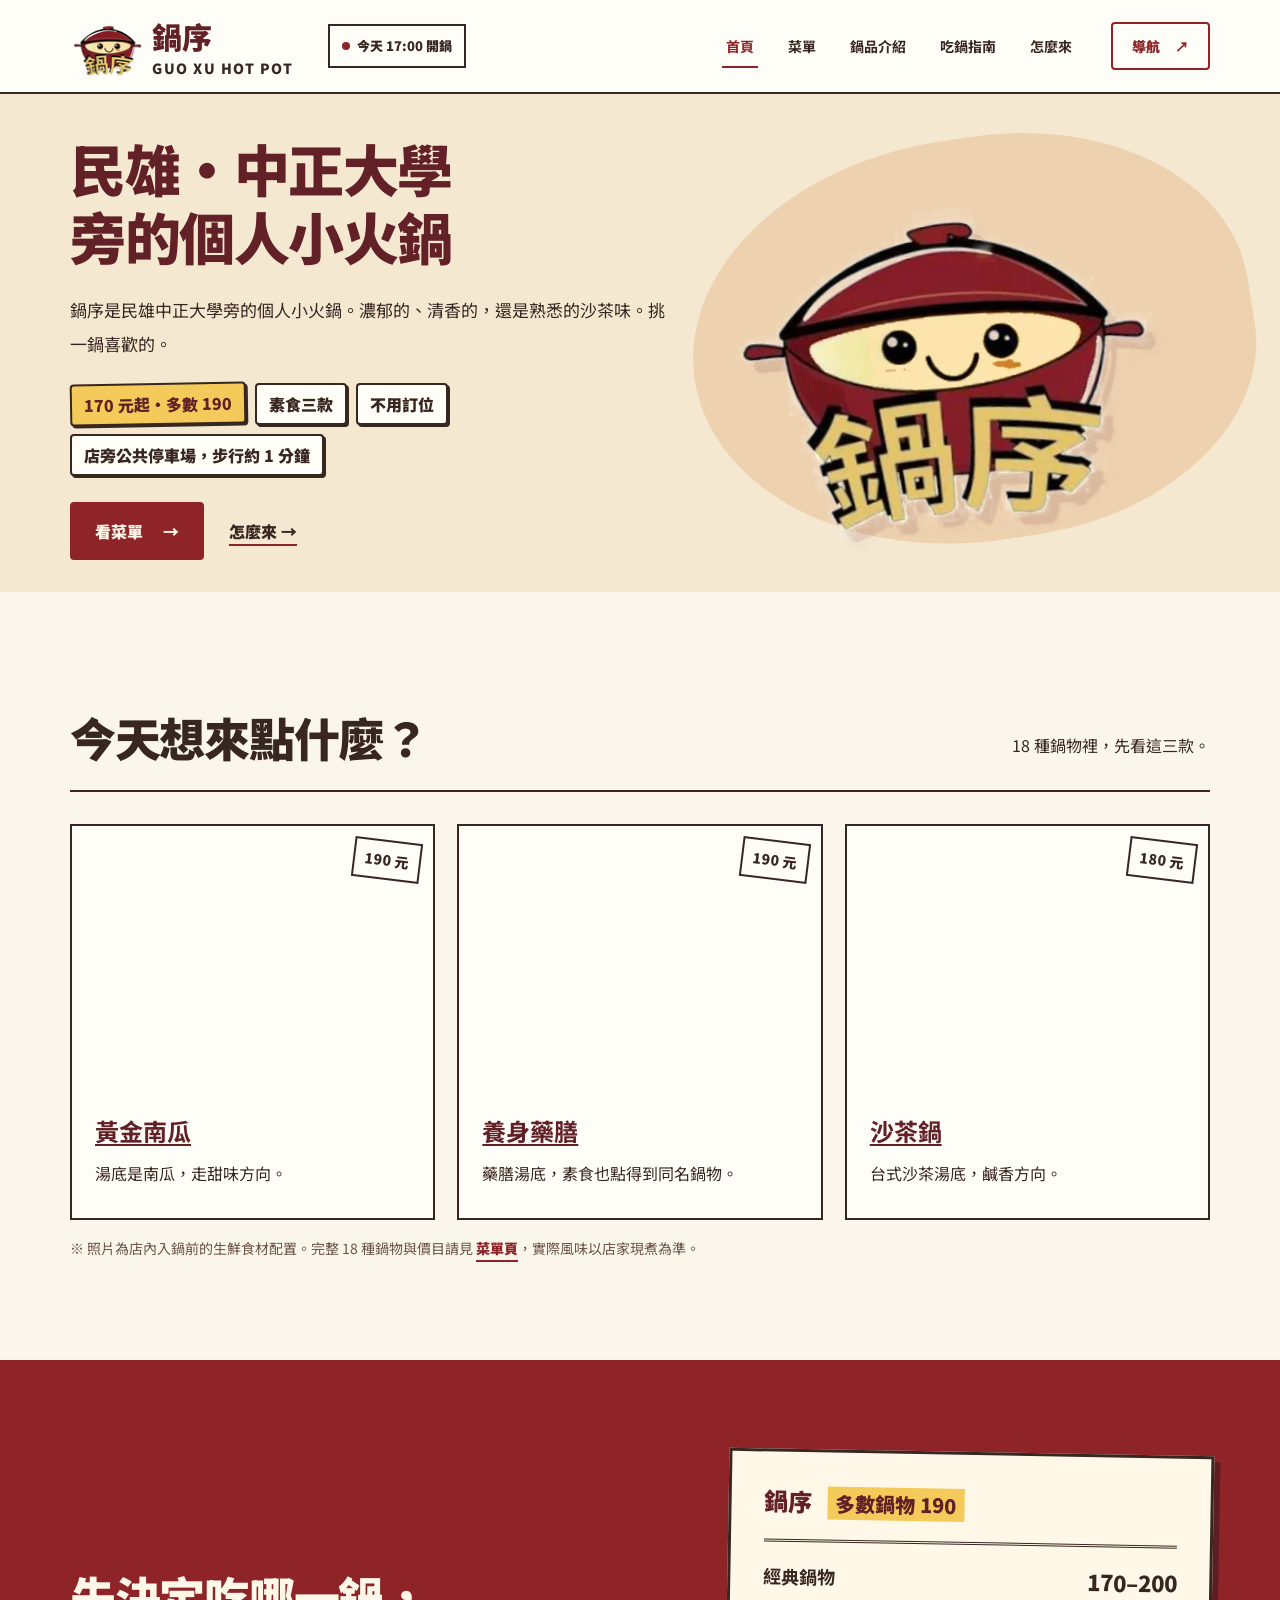
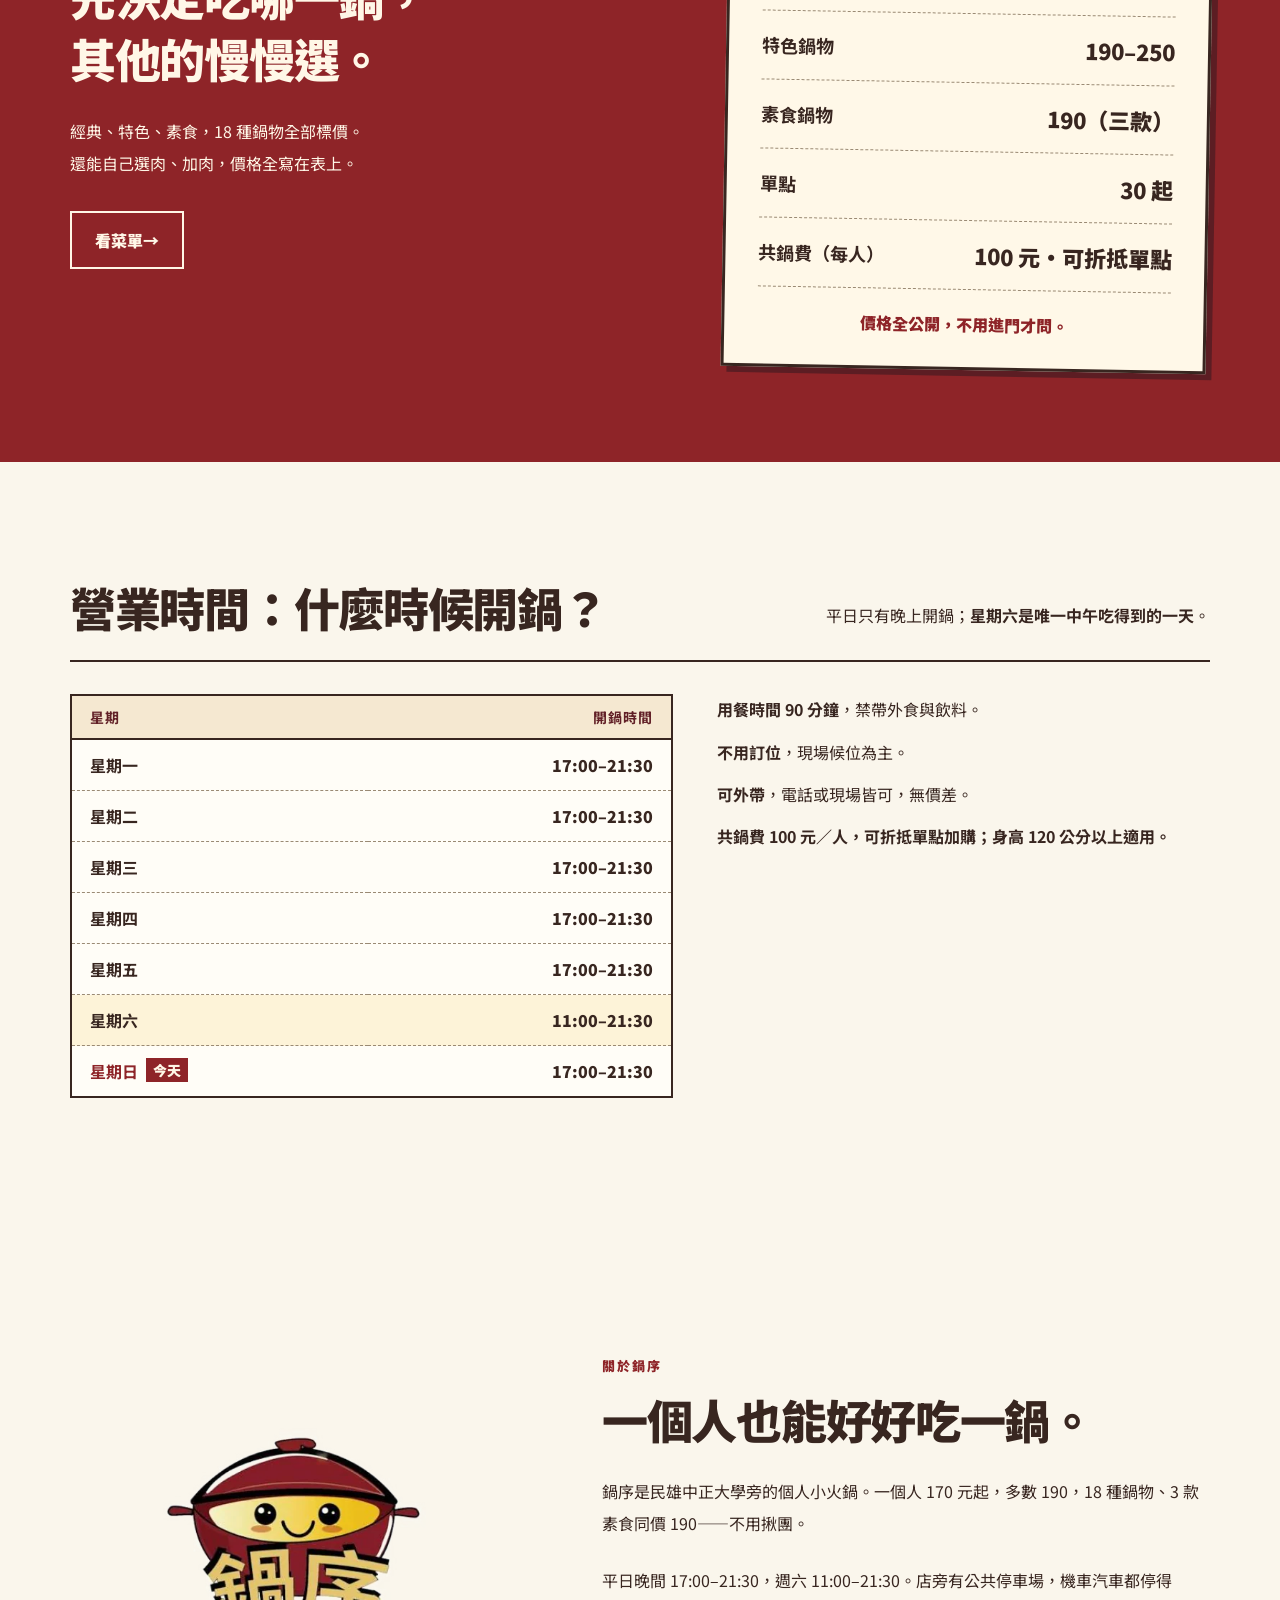
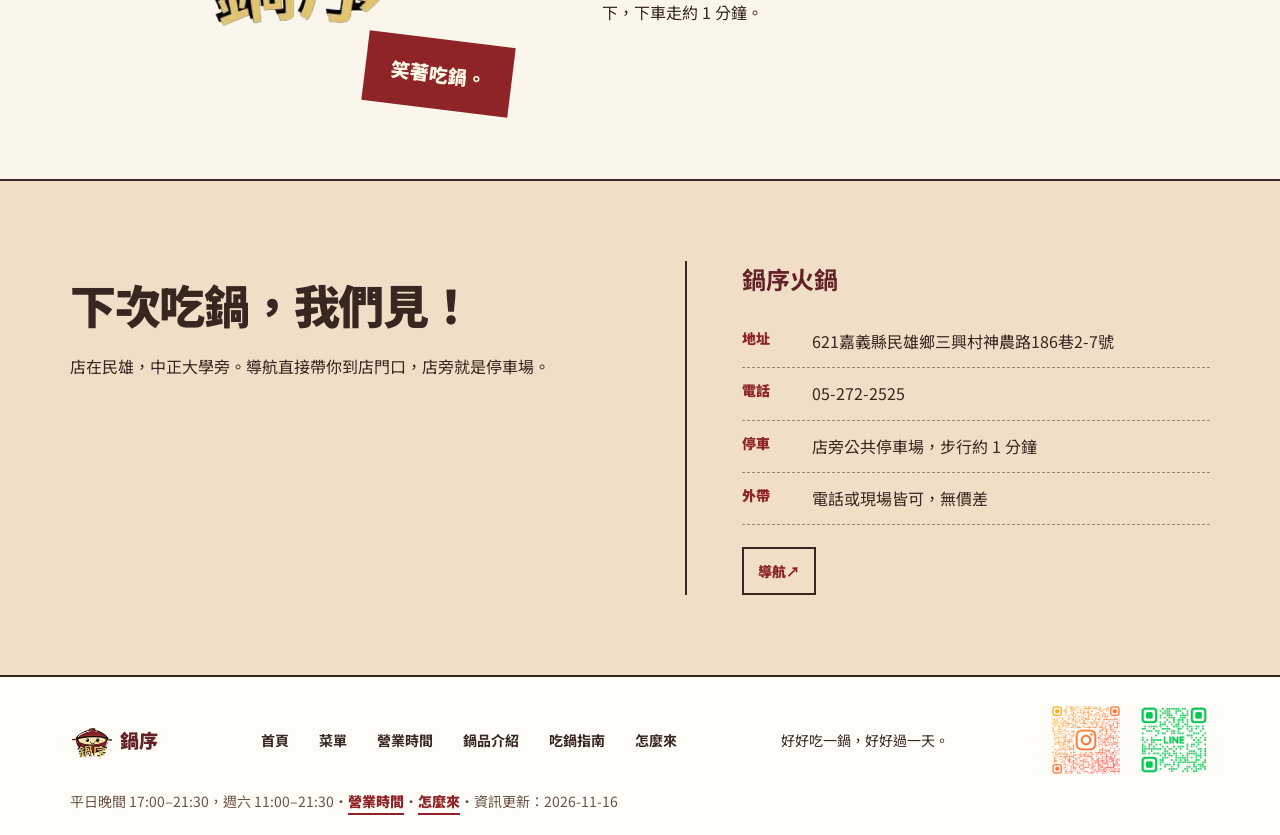
==== commit c38f09b9: "content: 全站 SEO 乙批（@id 實體統一、priceRange、CTA 命名與文案） - 四頁 about:Restaurant 統一 id 設定；priceRange 改為 NT 17" ====
--- a/index.html
+++ b/index.html
@@ -5,14 +5,14 @@
 <meta name="viewport" content="width=device-width,initial-scale=1">
 <meta name="theme-color" content="#8e2428">
 <script>document.documentElement.classList.add('js')</script>
-<title>鍋序｜民雄・中正大學旁的個人小火鍋，170 元起，多數 190</title>
+<title>鍋序｜民雄中正大學旁的個人小火鍋，170 元起，多數 190</title>
 <meta name="description" content="鍋序是民雄中正大學旁的個人小火鍋，170 元起、多數 190，18 種鍋物、3 款素食同價。店旁有公共停車場，步行約 1 分鐘。">
 <link rel="canonical" href="https://2026xenia.github.io/guoxu-hotpot/">
 <meta property="og:site_name" content="鍋序 GUO XU HOT POT">
 <meta property="og:locale" content="zh_TW">
 <meta property="og:type" content="website">
 <meta property="og:url" content="https://2026xenia.github.io/guoxu-hotpot/">
-<meta property="og:title" content="鍋序｜民雄・中正大學旁的個人小火鍋，170 元起，多數 190">
+<meta property="og:title" content="鍋序｜民雄中正大學旁的個人小火鍋，170 元起，多數 190">
 <meta property="og:description" content="一個人 170 元起，多數 190，18 種鍋物、3 款素食同價。店旁就是停車場，下車走約 1 分鐘。">
 <meta property="og:image" content="https://2026xenia.github.io/guoxu-hotpot/assets/og-image.jpg">
 <meta property="og:image:width" content="1200">
@@ -38,7 +38,7 @@
   "image": { "@type": "ImageObject", "url": "https://2026xenia.github.io/guoxu-hotpot/assets/og-image.jpg", "width": 1200, "height": 630 },
   "logo": "https://2026xenia.github.io/guoxu-hotpot/assets/logo.png",
   "servesCuisine": "火鍋",
-  "priceRange": "170-250",
+  "priceRange": "NT$170–250",
   "currenciesAccepted": "TWD",
   "address": {
     "@type": "PostalAddress",
@@ -108,7 +108,7 @@
   <div class="container hero-content">
     <div class="hero-left">
       <h1>民雄・中正大學旁的個人小火鍋</h1>
-      <p>濃郁的、清香的，還是熟悉的沙茶味。挑一鍋喜歡的。</p>
+      <p>鍋序是民雄中正大學旁的個人小火鍋。濃郁的、清香的，還是熟悉的沙茶味。挑一鍋喜歡的。</p>
       <ul class="hero-facts">
         <li class="hero-price">170 元起・多數 190</li>
         <li>素食三款</li>
@@ -133,7 +133,7 @@
 <section id="pots" class="section pots">
   <div class="container">
     <div class="section-top">
-      <div><span class="small-label">鍋物</span><h2>今天想來點什麼？</h2></div>
+      <div><h2>今天想來點什麼？</h2></div>
       <p>18 種鍋物裡，先看這三款。</p>
     </div>
     <div class="pot-grid">
@@ -157,10 +157,9 @@
 <section id="menu" class="menu-section">
   <div class="container menu-layout">
     <div class="menu-heading">
-      <span class="small-label">菜單</span>
       <h2>先決定吃哪一鍋，其他的慢慢選。</h2>
       <p>經典、特色、素食，18 種鍋物全部標價。<br>還能自己選肉、加肉，價格全寫在表上。</p>
-      <a class="outline-btn" href="menu.html">看完整菜單 <span aria-hidden="true">→</span></a>
+      <a class="outline-btn" href="menu.html">看菜單 <span aria-hidden="true">→</span></a>
     </div>
     <div class="menu-board">
       <div class="board-title"><b>鍋序</b><span>多數鍋物 190</span></div>
@@ -177,7 +176,7 @@
 <section id="hours" class="section hours-section">
   <div class="container">
     <div class="section-top">
-      <div><h2>營業時間</h2></div>
+      <div><h2>營業時間：什麼時候開鍋？</h2></div>
       <p>平日只有晚上開鍋；<strong>星期六是唯一中午吃得到的一天</strong>。</p>
     </div>
     <div class="hours-wrap">
@@ -225,7 +224,6 @@
 <section id="contact" class="contact">
   <div class="container contact-layout">
     <div>
-      <span class="small-label">找我們</span>
       <h2>下次吃鍋，我們見！</h2>
       <p>店在民雄，中正大學旁。導航直接帶你到店門口，店旁就是停車場。</p>
     </div>
@@ -238,7 +236,7 @@
         <div><dt>外帶</dt><dd>電話或現場皆可，無價差</dd></div>
       </dl>
       <div class="contact-chips">
-        <a href="https://www.google.com/maps?q=23.5572127,120.472024" target="_blank" rel="noopener">Google 地圖 <span aria-hidden="true">↗</span><span class="sr-only">（另開新視窗）</span></a>
+        <a href="https://www.google.com/maps?q=23.5572127,120.472024" target="_blank" rel="noopener">導航 <span aria-hidden="true">↗</span><span class="sr-only">（另開新視窗）</span></a>
       </div>
     </div>
   </div>
@@ -251,7 +249,7 @@
 <nav class="footer-nav" aria-label="頁尾導覽"><a href="./">首頁</a><a href="menu.html">菜單</a><a href="index.html#hours">營業時間</a><a href="pot.html">鍋品介紹</a><a href="guide.html">吃鍋指南</a><a href="visit.html">怎麼來</a></nav>
 <span>好好吃一鍋，好好過一天。</span>
 <span class="footer-social"><a class="ig-qr" href="https://www.instagram.com/hot_pot_03_20/" target="_blank" rel="noopener" aria-label="掃描或點擊前往鍋序火鍋 Instagram（@hot_pot_03_20，另開新視窗）"><img src="assets/ig-qr.png" alt="鍋序火鍋 Instagram QR code（@hot_pot_03_20）" width="400" height="400" loading="lazy" decoding="async"></a><a class="ig-qr line-qr" href="https://lin.ee/pNhpsoc" target="_blank" rel="noopener" aria-label="掃描或點擊加入鍋序 LINE 好友（另開新視窗）"><img src="assets/line-qr.png" alt="鍋序 LINE 官方 QR code" width="360" height="360" loading="lazy" decoding="async"></a></span>
-</div><div class="container"><p class="footer-note">平日晚間 17:00–21:30，週六 11:00–21:30・<a class="ink-link" href="index.html#hours">營業時間</a>・<a class="ink-link" href="visit.html">怎麼來</a></p></div></footer>
+</div><div class="container"><p class="footer-note">平日晚間 17:00–21:30，週六 11:00–21:30・<a class="ink-link" href="index.html#hours">營業時間</a>・<a class="ink-link" href="visit.html">怎麼來</a>・資訊更新：2026-11-16</p></div></footer>
 
 <script src="script.js"></script>
 
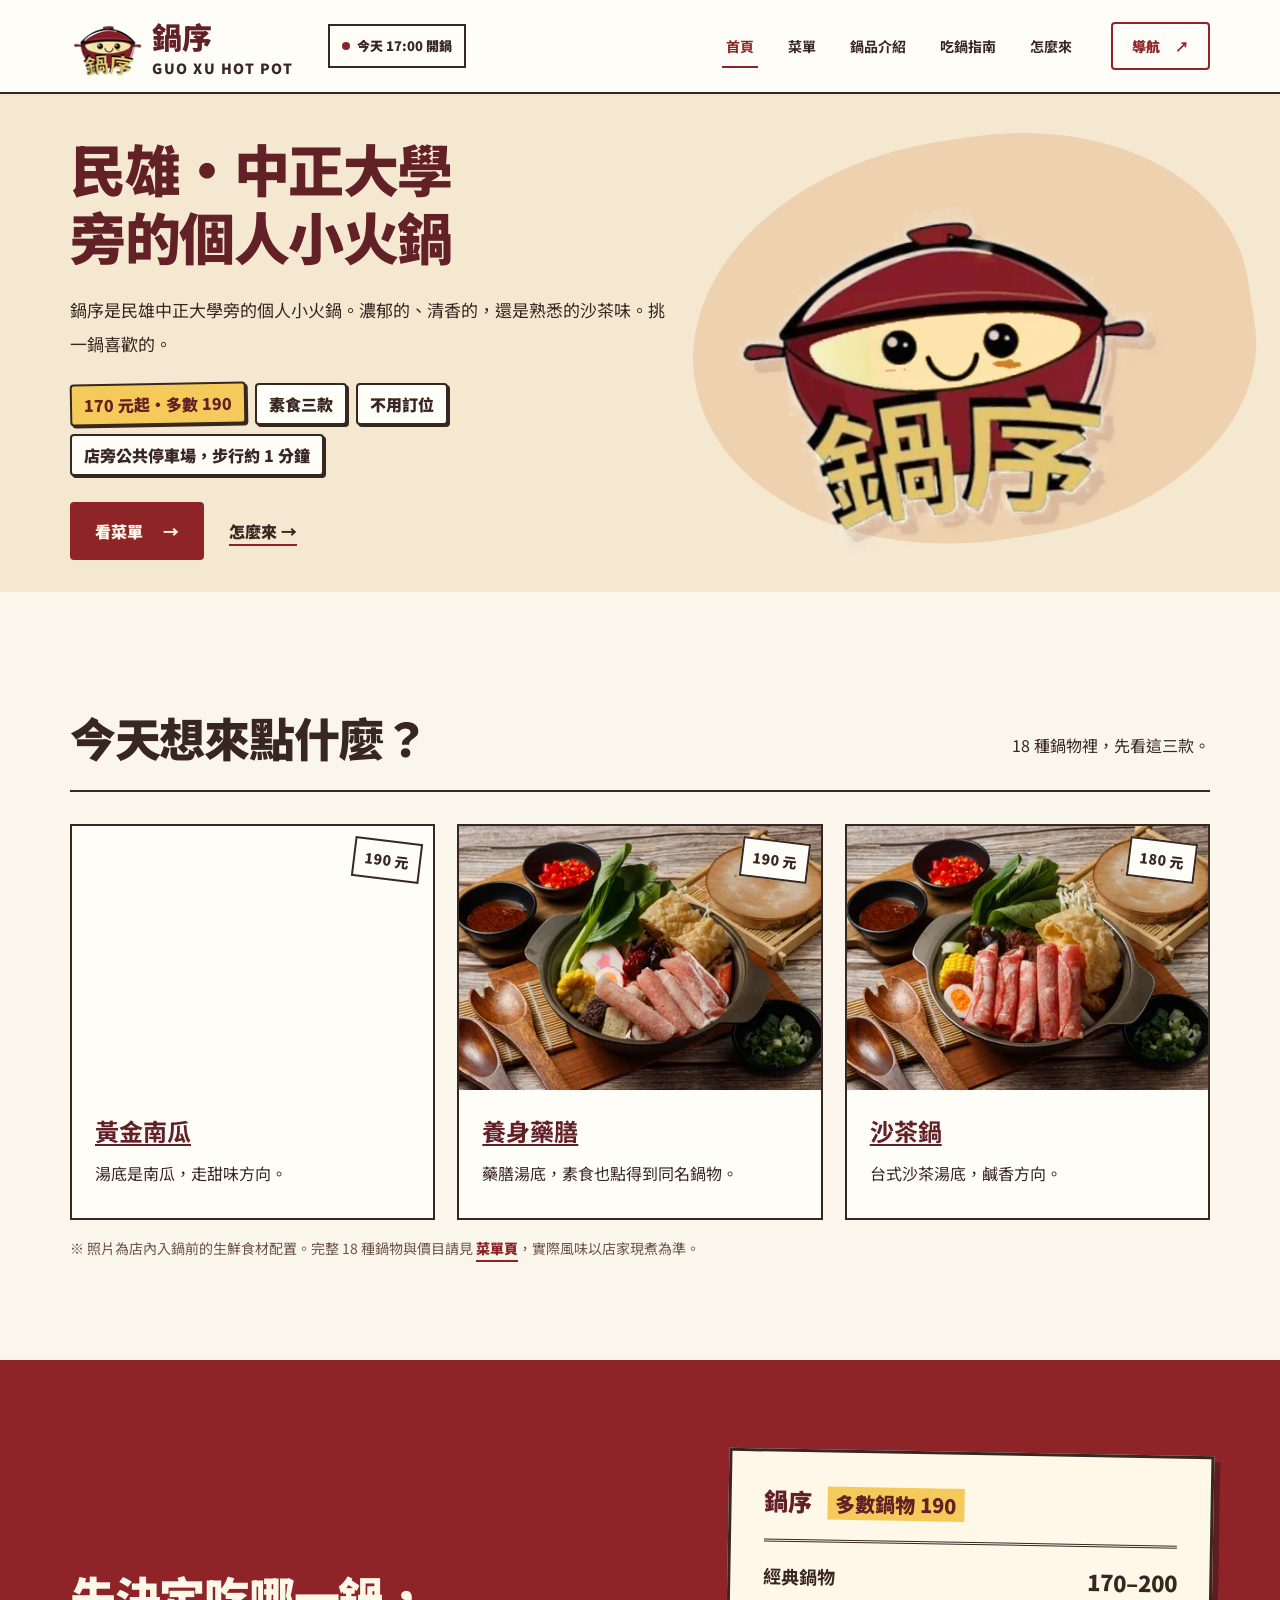
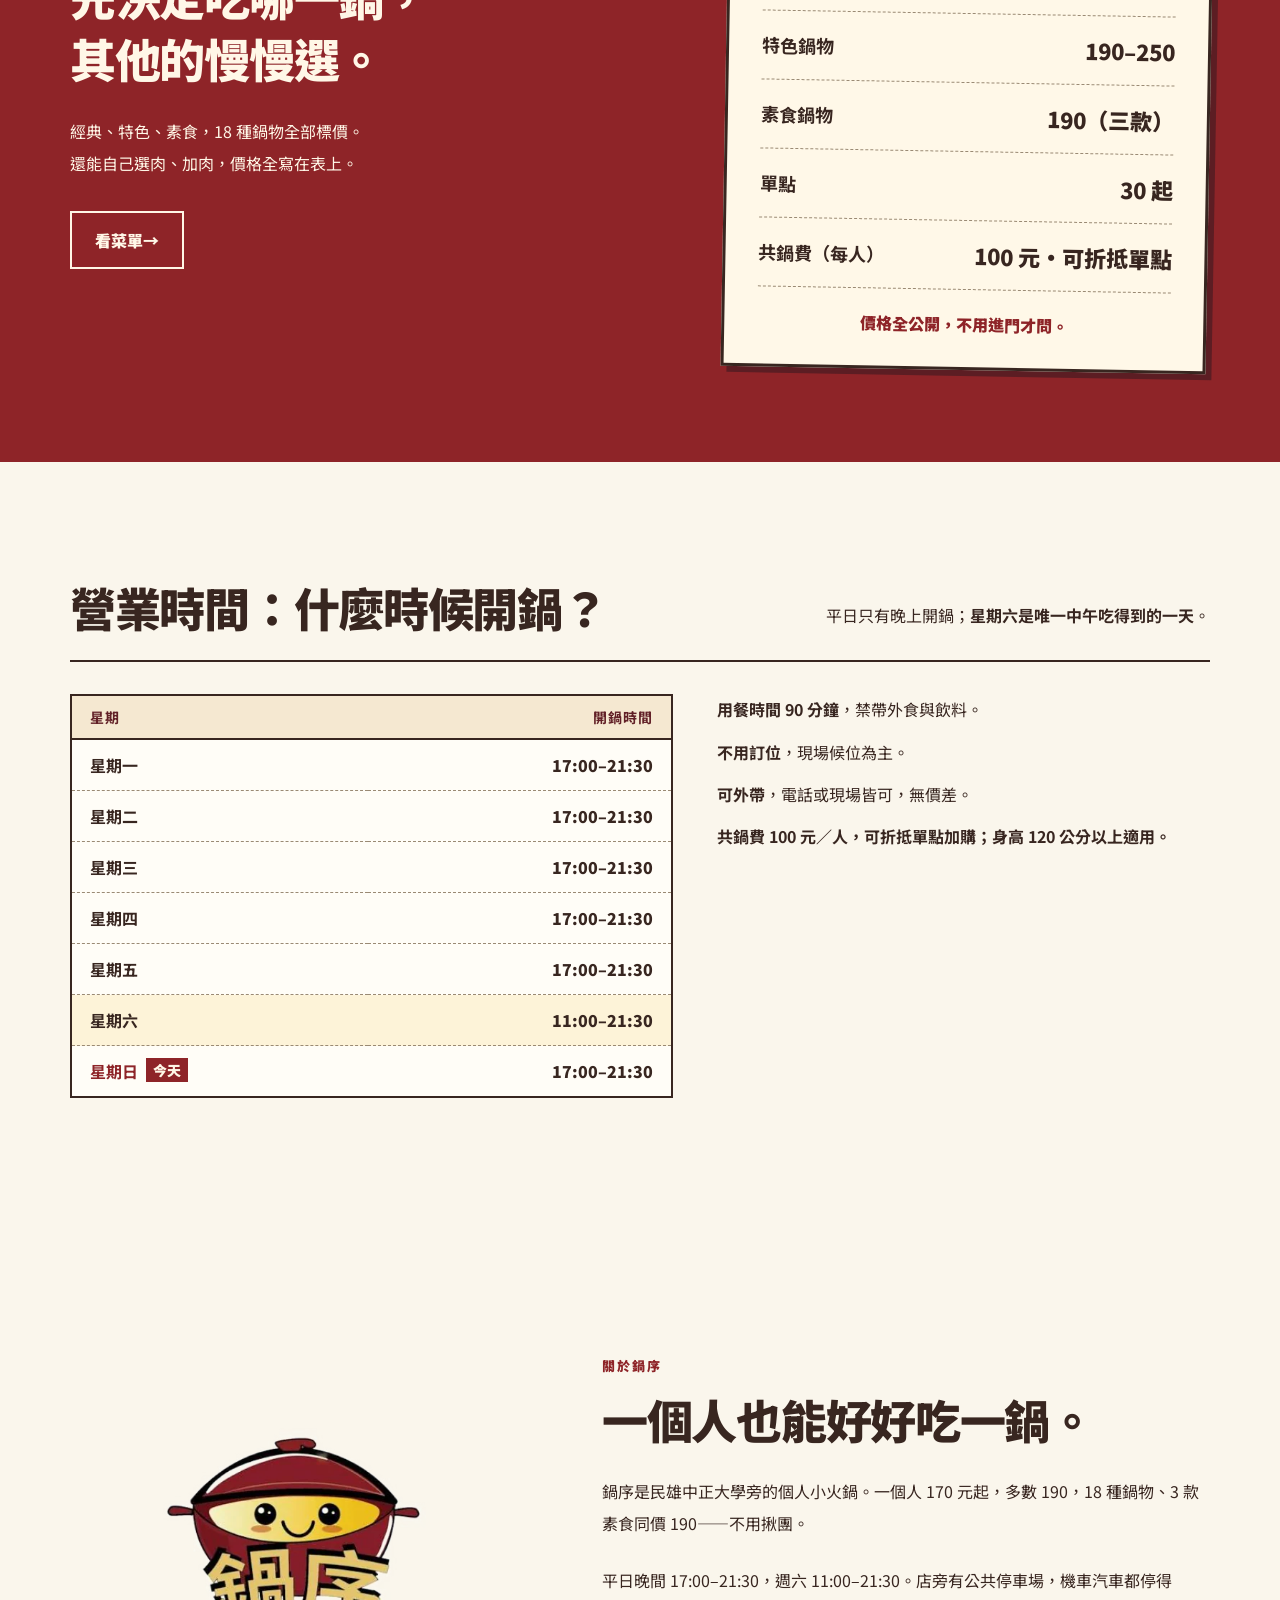
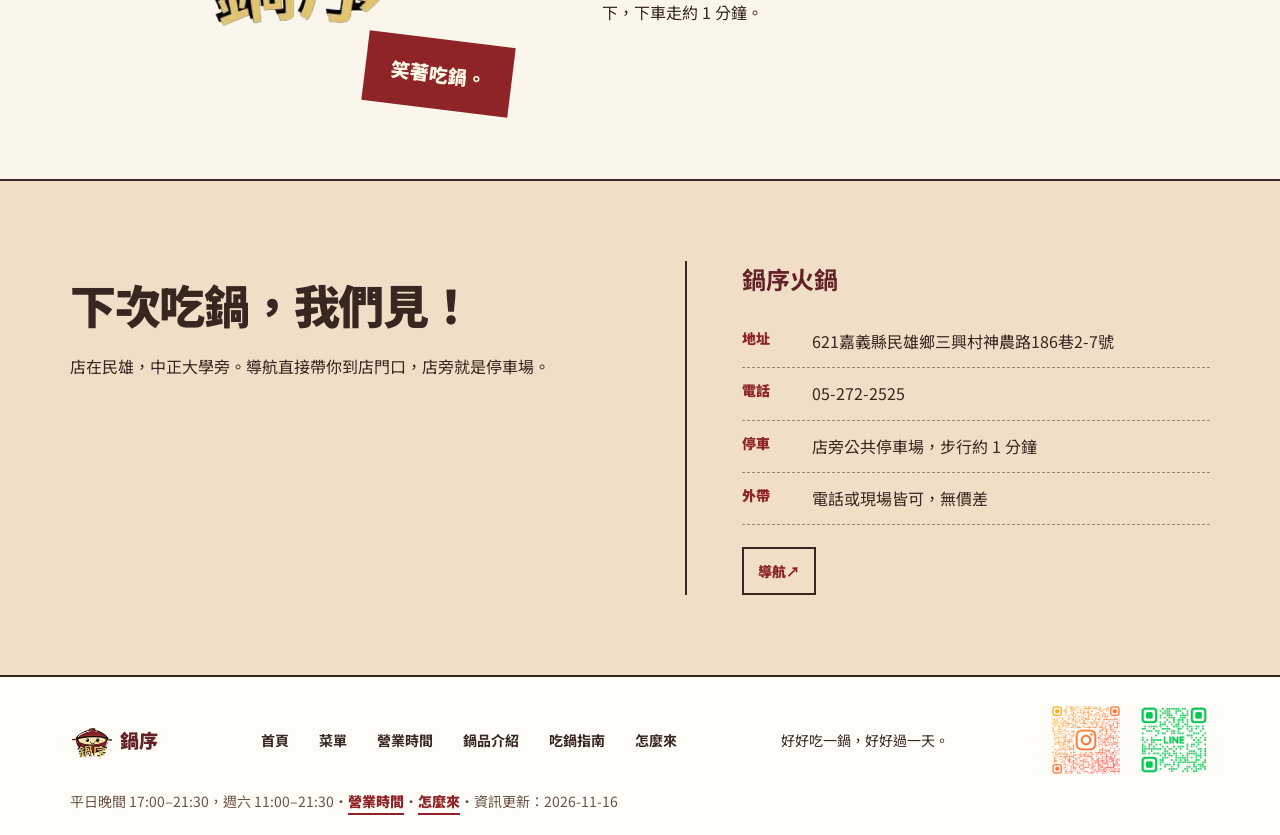
==== commit 7030521a: "fix: 影像 sizes、WebPage dateModified、WebSite 節點與狀態晶片 aria - 全站 20 張帶 srcset 的 img 補 sizes（與同 picture 的" ====
--- a/index.html
+++ b/index.html
@@ -77,13 +77,22 @@
   ]
 }
 </script>
+<script type="application/ld+json">
+{
+  "@context": "https://schema.org",
+  "@type": "WebSite",
+  "name": "鍋序 GUO XU HOT POT",
+  "alternateName": "鍋序",
+  "url": "https://2026xenia.github.io/guoxu-hotpot/"
+}
+</script>
 </head>
 <body>
 <a class="skip" href="#main">跳至主要內容</a>
 
 <header class="header"><div class="container navwrap">
 <a href="./" class="logo" aria-label="鍋序首頁"><img src="assets/mascot-hero-74.png" srcset="assets/mascot-hero-74.png 74w, assets/mascot-hero-148.png 148w" sizes="74px" width="74" height="77" alt="鍋序笑臉鍋吉祥物"><span>鍋序<small>GUO XU HOT POT</small></span></a>
-<a class="open-now open-now--head" href="#hours" aria-live="polite"><span class="dot" aria-hidden="true"></span><span class="open-now-text">平日晚間 17:00–21:30，週六 11:00–21:30</span></a>
+<a class="open-now open-now--head" href="#hours"><span class="dot" aria-hidden="true"></span><span class="open-now-text" role="status" aria-atomic="true">平日晚間 17:00–21:30，週六 11:00–21:30</span></a>
 <nav id="nav" aria-label="網站選單">
 <a href="./" aria-current="page">首頁</a>
 <a href="menu.html">菜單</a>
@@ -138,15 +147,15 @@
     </div>
     <div class="pot-grid">
       <article class="pot-item">
-        <div class="pot-picture pot-picture--photo"><picture><source srcset="assets/pot-golden-pumpkin-800.webp 800w, assets/pot-golden-pumpkin-400.webp 400w" type="image/webp" sizes="(max-width:680px) calc(100vw - 44px), 360px"><img src="assets/pot-golden-pumpkin-800.jpg" srcset="assets/pot-golden-pumpkin-800.jpg 800w, assets/pot-golden-pumpkin-400.jpg 400w" alt="黃金南瓜鍋的食材照：南瓜、豬肉片、青江菜、玉米、豆皮" width="800" height="585" loading="lazy" decoding="async"></picture><span class="circle-label">190 元</span></div>
+        <div class="pot-picture pot-picture--photo"><picture><source srcset="assets/pot-golden-pumpkin-800.webp 800w, assets/pot-golden-pumpkin-400.webp 400w" type="image/webp" sizes="(max-width:680px) calc(100vw - 44px), 360px"><img src="assets/pot-golden-pumpkin-800.jpg" srcset="assets/pot-golden-pumpkin-800.jpg 800w, assets/pot-golden-pumpkin-400.jpg 400w" alt="黃金南瓜鍋的食材照：南瓜、豬肉片、青江菜、玉米、豆皮" width="800" height="585" loading="lazy" sizes="(max-width:680px) calc(100vw - 44px), 360px" decoding="async"></picture><span class="circle-label">190 元</span></div>
         <div class="pot-text"><h3><a href="pot.html#pot-golden-pumpkin">黃金南瓜</a></h3><p>湯底是南瓜，走甜味方向。</p></div>
       </article>
       <article class="pot-item">
-        <div class="pot-picture pot-picture--photo"><picture><source srcset="assets/pot-herbal-health-800.webp 800w, assets/pot-herbal-health-400.webp 400w" type="image/webp" sizes="(max-width:680px) calc(100vw - 44px), 360px"><img src="assets/pot-herbal-health-800.jpg" srcset="assets/pot-herbal-health-800.jpg 800w, assets/pot-herbal-health-400.jpg 400w" alt="養身藥膳鍋的食材照：豬肉片、青江菜、玉米、豆皮、金針菇" width="800" height="585" loading="lazy" decoding="async"></picture><span class="circle-label">190 元</span></div>
+        <div class="pot-picture pot-picture--photo"><picture><source srcset="assets/pot-herbal-health-800.webp 800w, assets/pot-herbal-health-400.webp 400w" type="image/webp" sizes="(max-width:680px) calc(100vw - 44px), 360px"><img src="assets/pot-herbal-health-800.jpg" srcset="assets/pot-herbal-health-800.jpg 800w, assets/pot-herbal-health-400.jpg 400w" alt="養身藥膳鍋的食材照：豬肉片、青江菜、玉米、豆皮、金針菇" width="800" height="585" loading="lazy" sizes="(max-width:680px) calc(100vw - 44px), 360px" decoding="async"></picture><span class="circle-label">190 元</span></div>
         <div class="pot-text"><h3><a href="pot.html#pot-herbal-health">養身藥膳</a></h3><p>藥膳湯底，素食也點得到同名鍋物。</p></div>
       </article>
       <article class="pot-item">
-        <div class="pot-picture pot-picture--photo"><picture><source srcset="assets/pot-satay-800.webp 800w, assets/pot-satay-400.webp 400w" type="image/webp" sizes="(max-width:680px) calc(100vw - 44px), 360px"><img src="assets/pot-satay-800.jpg" srcset="assets/pot-satay-800.jpg 800w, assets/pot-satay-400.jpg 400w" alt="沙茶鍋的食材照：豬肉片、青江菜、玉米、豆皮、黑木耳、金針菇" width="800" height="585" loading="lazy" decoding="async"></picture><span class="circle-label">180 元</span></div>
+        <div class="pot-picture pot-picture--photo"><picture><source srcset="assets/pot-satay-800.webp 800w, assets/pot-satay-400.webp 400w" type="image/webp" sizes="(max-width:680px) calc(100vw - 44px), 360px"><img src="assets/pot-satay-800.jpg" srcset="assets/pot-satay-800.jpg 800w, assets/pot-satay-400.jpg 400w" alt="沙茶鍋的食材照：豬肉片、青江菜、玉米、豆皮、黑木耳、金針菇" width="800" height="585" loading="lazy" sizes="(max-width:680px) calc(100vw - 44px), 360px" decoding="async"></picture><span class="circle-label">180 元</span></div>
         <div class="pot-text"><h3><a href="pot.html#pot-satay">沙茶鍋</a></h3><p>台式沙茶湯底，鹹香方向。</p></div>
       </article>
     </div>
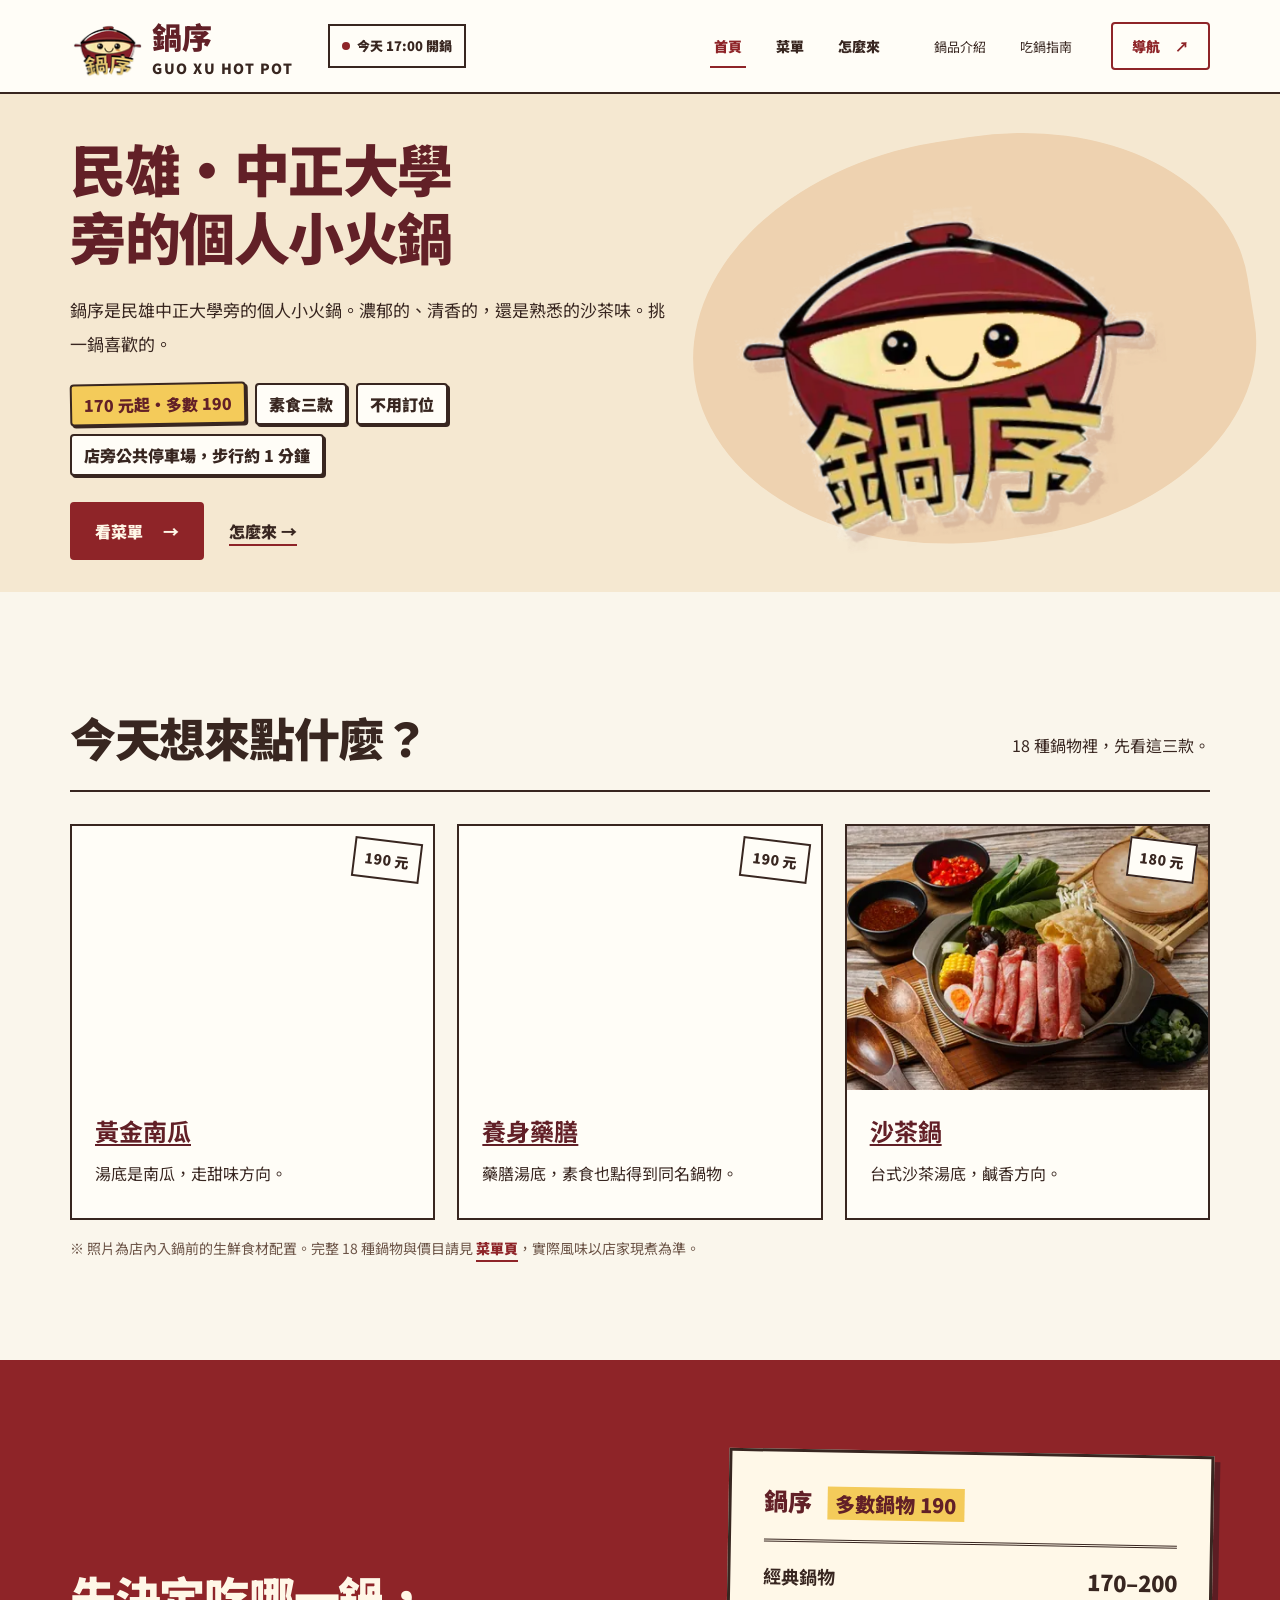
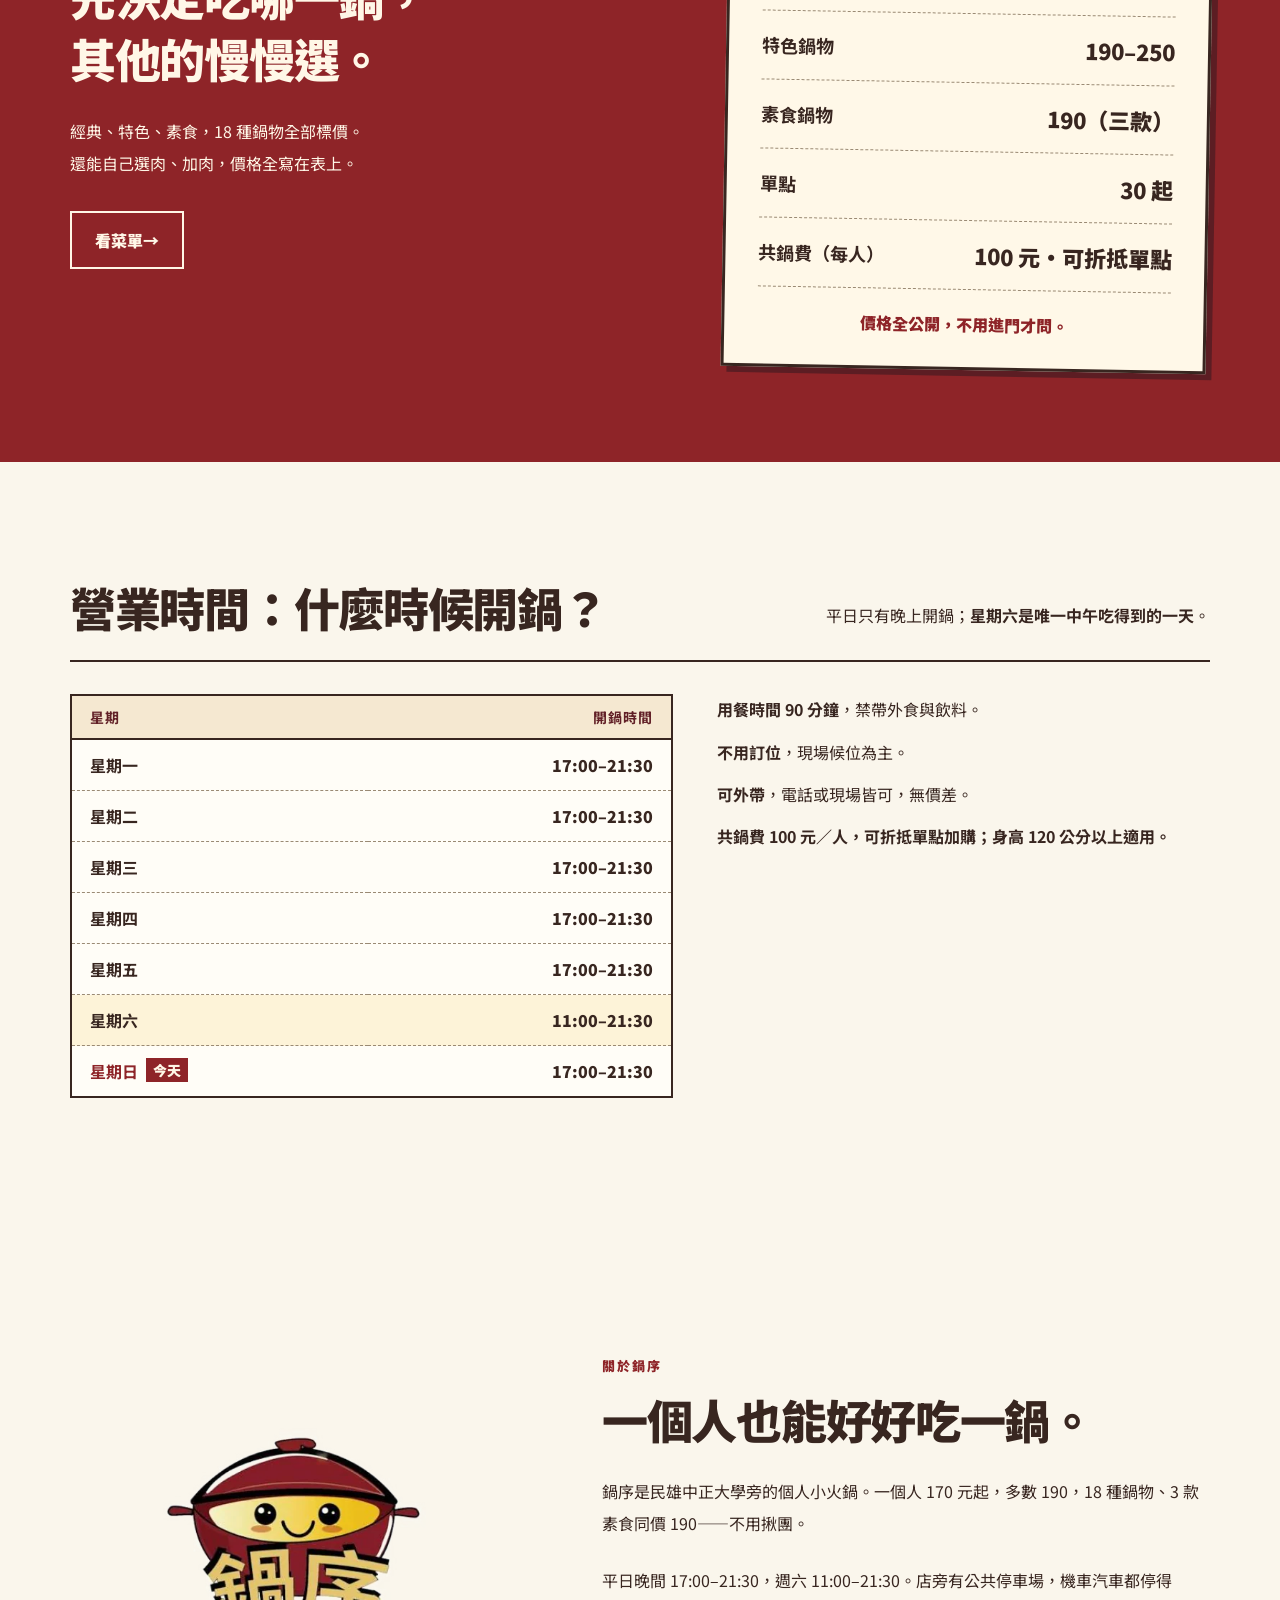
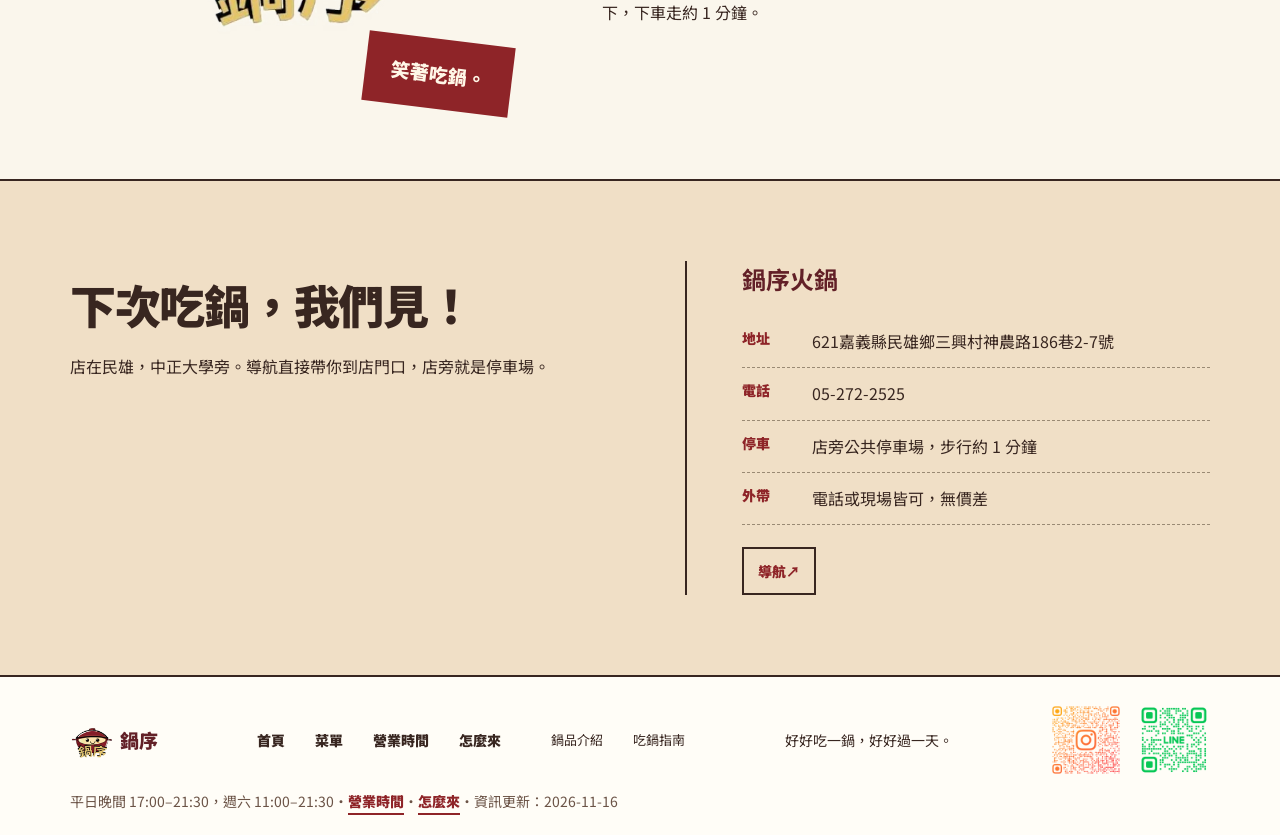
==== commit 63ee0b37: "style: 導覽分組改純排版階層、次要頁字級降階" ====
--- a/index.html
+++ b/index.html
@@ -96,9 +96,9 @@
 <nav id="nav" aria-label="網站選單">
 <a href="./" aria-current="page">首頁</a>
 <a href="menu.html">菜單</a>
-<a href="pot.html">鍋品介紹</a>
-<a href="guide.html">吃鍋指南</a>
 <a href="visit.html">怎麼來</a>
+<a href="pot.html" class="nav-sub">鍋品介紹</a>
+<a href="guide.html" class="nav-sub">吃鍋指南</a>
 </nav>
 <a class="header-cta" href="https://www.google.com/maps/dir/?api=1&amp;destination=23.5572127,120.472024" target="_blank" rel="noopener">導航 <span aria-hidden="true">↗</span><span class="sr-only">（另開新視窗）</span></a>
 <button class="hamburger" id="toggle" type="button" aria-label="展開選單" aria-expanded="false" aria-controls="nav"><span aria-hidden="true">☰</span></button>
@@ -255,7 +255,7 @@
 
 <footer><div class="container footer-inner">
 <a href="./" class="footer-logo"><img src="assets/mascot-hero-74.png" srcset="assets/mascot-hero-74.png 74w, assets/mascot-hero-148.png 148w" sizes="43px" width="43" height="45" alt="" loading="lazy">鍋序</a>
-<nav class="footer-nav" aria-label="頁尾導覽"><a href="./">首頁</a><a href="menu.html">菜單</a><a href="index.html#hours">營業時間</a><a href="pot.html">鍋品介紹</a><a href="guide.html">吃鍋指南</a><a href="visit.html">怎麼來</a></nav>
+<nav class="footer-nav" aria-label="頁尾導覽"><a href="./">首頁</a><a href="menu.html">菜單</a><a href="index.html#hours">營業時間</a><a href="visit.html">怎麼來</a><a href="pot.html" class="nav-sub">鍋品介紹</a><a href="guide.html" class="nav-sub">吃鍋指南</a></nav>
 <span>好好吃一鍋，好好過一天。</span>
 <span class="footer-social"><a class="ig-qr" href="https://www.instagram.com/hot_pot_03_20/" target="_blank" rel="noopener" aria-label="掃描或點擊前往鍋序火鍋 Instagram（@hot_pot_03_20，另開新視窗）"><img src="assets/ig-qr.png" alt="鍋序火鍋 Instagram QR code（@hot_pot_03_20）" width="400" height="400" loading="lazy" decoding="async"></a><a class="ig-qr line-qr" href="https://lin.ee/pNhpsoc" target="_blank" rel="noopener" aria-label="掃描或點擊加入鍋序 LINE 好友（另開新視窗）"><img src="assets/line-qr.png" alt="鍋序 LINE 官方 QR code" width="360" height="360" loading="lazy" decoding="async"></a></span>
 </div><div class="container"><p class="footer-note">平日晚間 17:00–21:30，週六 11:00–21:30・<a class="ink-link" href="index.html#hours">營業時間</a>・<a class="ink-link" href="visit.html">怎麼來</a>・資訊更新：2026-11-16</p></div></footer>
--- a/styles.css
+++ b/styles.css
@@ -693,3 +693,94 @@
 
 /* 2026-11-16 追加：forced-colors 下 board-row 連結的非色彩線索（背景/hover 底色會被系統丟棄） */
 @media(forced-colors: active){.board-row{text-decoration:underline}}
+/* 2026-11-17 追加：導覽分組降權樣式（前三頁主軸、後兩頁次要，仍可見可點） */
+/* 使用 :where() 降低特異性，避免蓋掉 aria-current="page" 的紅字底線規則 */
+:where(.header nav a.nav-sub), :where(.footer-nav a.nav-sub){color:var(--note);font-size:14px}
+/* 第一個 sub 項目（即「怎麼來」後方的「鍋品介紹」）加左側虛線分隔線，:where() 確保 forced-colors 可見 */
+:where(.header nav a[href="visit.html"] + .nav-sub, .footer-nav a[href="visit.html"] + .nav-sub){border-left:1px dashed currentColor;padding-left:8px;margin-left:6px}
+@media(max-width:920px){
+  .js :where(.header nav a[href="visit.html"] + .nav-sub){border-top:1px dashed currentColor;border-left:0;padding-left:0;padding-top:8px;margin-left:0}
+}
+
+/* 2026-11-17 追加二：導覽分組分隔線改為實心界碑（2px／16px，量字不量觸控盒）
+   原 1px dashed 在 antialiasing 下碎成螞蟻點、且離字僅 4px（:where() 讓 padding-left 從未生效）。
+   改用 ::before 的 margin 讓 8px 留白真正出現；2px ＝全站唯一線重，與紅底線同重。 */
+
+/* 1) 收掉舊的 1px 虛線（桌面 nav 與 footer nav）；舊規則保留在上方，這裡覆蓋 */
+:where(.header nav a[href="visit.html"] + .nav-sub,
+       .footer-nav a[href="visit.html"] + .nav-sub){
+  border-left:0;
+  padding-left:0;
+  margin-left:0;
+}
+
+/* 2) 界碑：2px 實心短槓、16px 高（只量字，不量 44px 觸控盒）、垂直置中 */
+:where(.header nav a[href="visit.html"] + .nav-sub,
+       .footer-nav a[href="visit.html"] + .nav-sub)::before{
+  content:"";
+  display:inline-block;
+  inline-size:0;              /* 寬度全交給 border，forced-colors 才不會消失 */
+  block-size:16px;
+  vertical-align:middle;
+  border-inline-start:2px solid var(--note);
+  margin-inline-end:8px;
+}
+
+/* 3) ≤920px 漢堡抽屜（直向清單）：豎碑改橫規，靠邊界分組；隱藏 ::before */
+@media(max-width:920px){
+  .js :where(.header nav a[href="visit.html"] + .nav-sub){
+    border-block-start:2px solid var(--note);
+    border-left:0;
+    padding-top:0;            /* 清掉舊 1px 規則的 padding-top:8px */
+    margin-block-start:12px;
+    margin-left:0;
+  }
+  .js :where(.header nav a[href="visit.html"] + .nav-sub,
+             .footer-nav a[href="visit.html"] + .nav-sub)::before{display:none}
+}
+
+/* 4) forced-colors：明寫 CanvasText，不依賴 UA 對 border 的強制行為 */
+@media(forced-colors:active){
+  :where(.header nav a[href="visit.html"] + .nav-sub,
+         .footer-nav a[href="visit.html"] + .nav-sub)::before{
+    border-inline-start-color:CanvasText;
+  }
+  .js :where(.header nav a[href="visit.html"] + .nav-sub){
+    border-block-start-color:CanvasText;
+  }
+}
+
+/* 2026-11-17 追加三：導覽分組改為純排版階層（移除記號，層級做進字裡）
+   依三個設計調研共識：真實案例不在水平 nav 兩項間加記號；字級/字重是內容自帶結構。
+   CJK 字重 400/700/900 的 advance width 相同 → 分級幾乎零寬度成本。
+   舊的 1px 虛線(700-702)與 2px 界碑(705-751)保留墓碑，以下規則覆蓋。 */
+
+/* 1) 收掉兩版舊記號（同特異性、位置在後 → 勝出） */
+:where(.header nav a[href="visit.html"] + .nav-sub,
+       .footer-nav a[href="visit.html"] + .nav-sub){border-left:0;padding-left:0;margin-left:0}
+:where(.header nav a[href="visit.html"] + .nav-sub,
+       .footer-nav a[href="visit.html"] + .nav-sub)::before{content:none}
+@media(max-width:920px){
+  .js :where(.header nav a[href="visit.html"] + .nav-sub){border-block-start:0;margin-block-start:0;padding-top:0}
+}
+
+/* 2) 主軸升 900（不包 :where()，否則會輸給 .header nav a 的 (0,1,2)） */
+.header nav a:not(.nav-sub),.footer-nav a:not(.nav-sub){font-weight:900}
+
+/* 3) 次要降階：13px/400。不寫 color，避免同特異性蓋掉 line 123 的 aria-current 紅字 */
+.header nav a.nav-sub,.footer-nav a.nav-sub{font-size:13px;font-weight:400}
+
+/* 4) 当前頁保險：pot/guide 自身頁的紅字不被 400 稀釋（放在第 3 條之後，同特異性後者勝） */
+.header nav a[aria-current="page"],.footer-nav a[aria-current="page"]{font-weight:900}
+
+/* 5) 組間留白：26px(組內) + 20px = 46px(組間)，比原本大但靠下面 gap 補償 */
+:where(.header nav a[href="visit.html"] + .nav-sub,
+       .footer-nav a[href="visit.html"] + .nav-sub){margin-inline-start:20px}
+
+/* 6) 921–1100 死亡帶補償：nav gap 18→13px，搭配拿掉舊記號＋CJK 字重零成本，淨騰出空間 */
+@media(max-width:1100px){.header nav{gap:13px}}
+
+/* 7) ≤920 抽屜（column）：直向分組留白；forced-colors 不需補丁（字級/字重天然存活） */
+@media(max-width:920px){
+  .js :where(.header nav a[href="visit.html"] + .nav-sub){margin-block-start:14px;margin-inline-start:0}
+}
